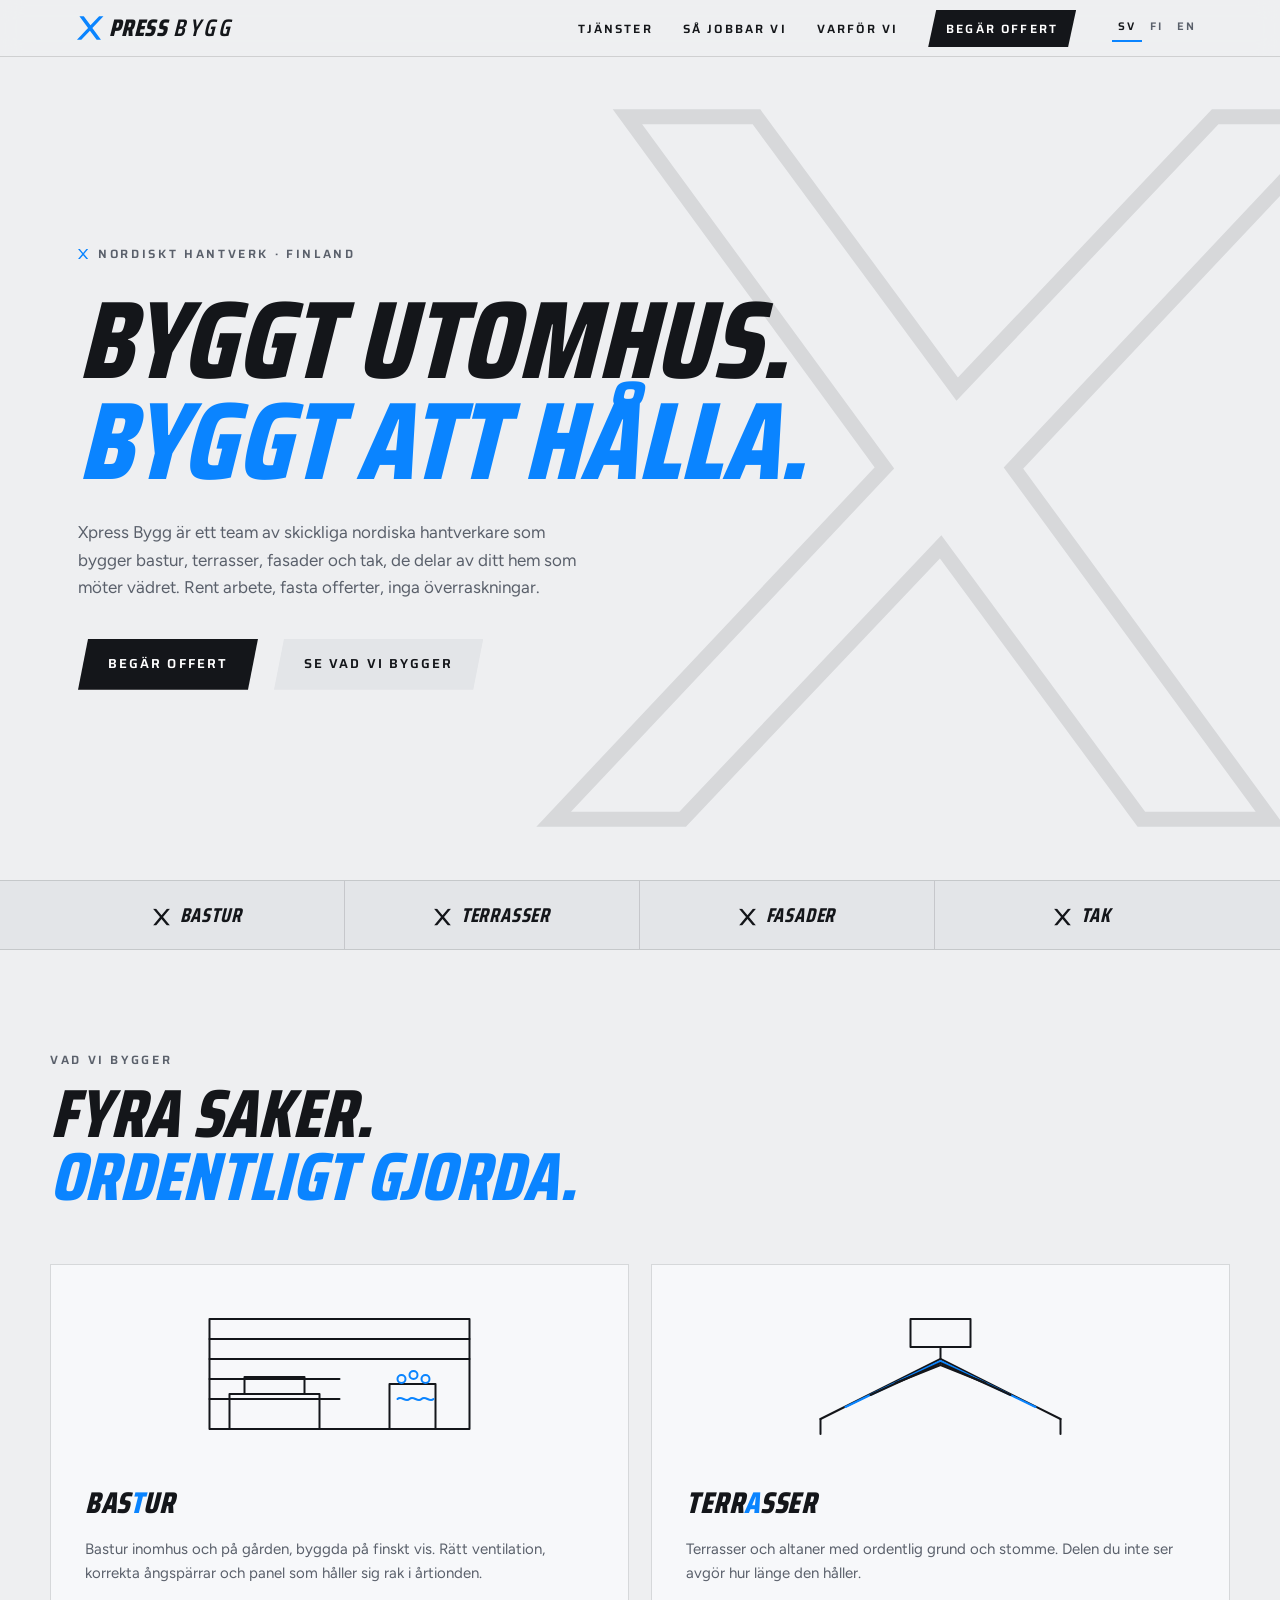
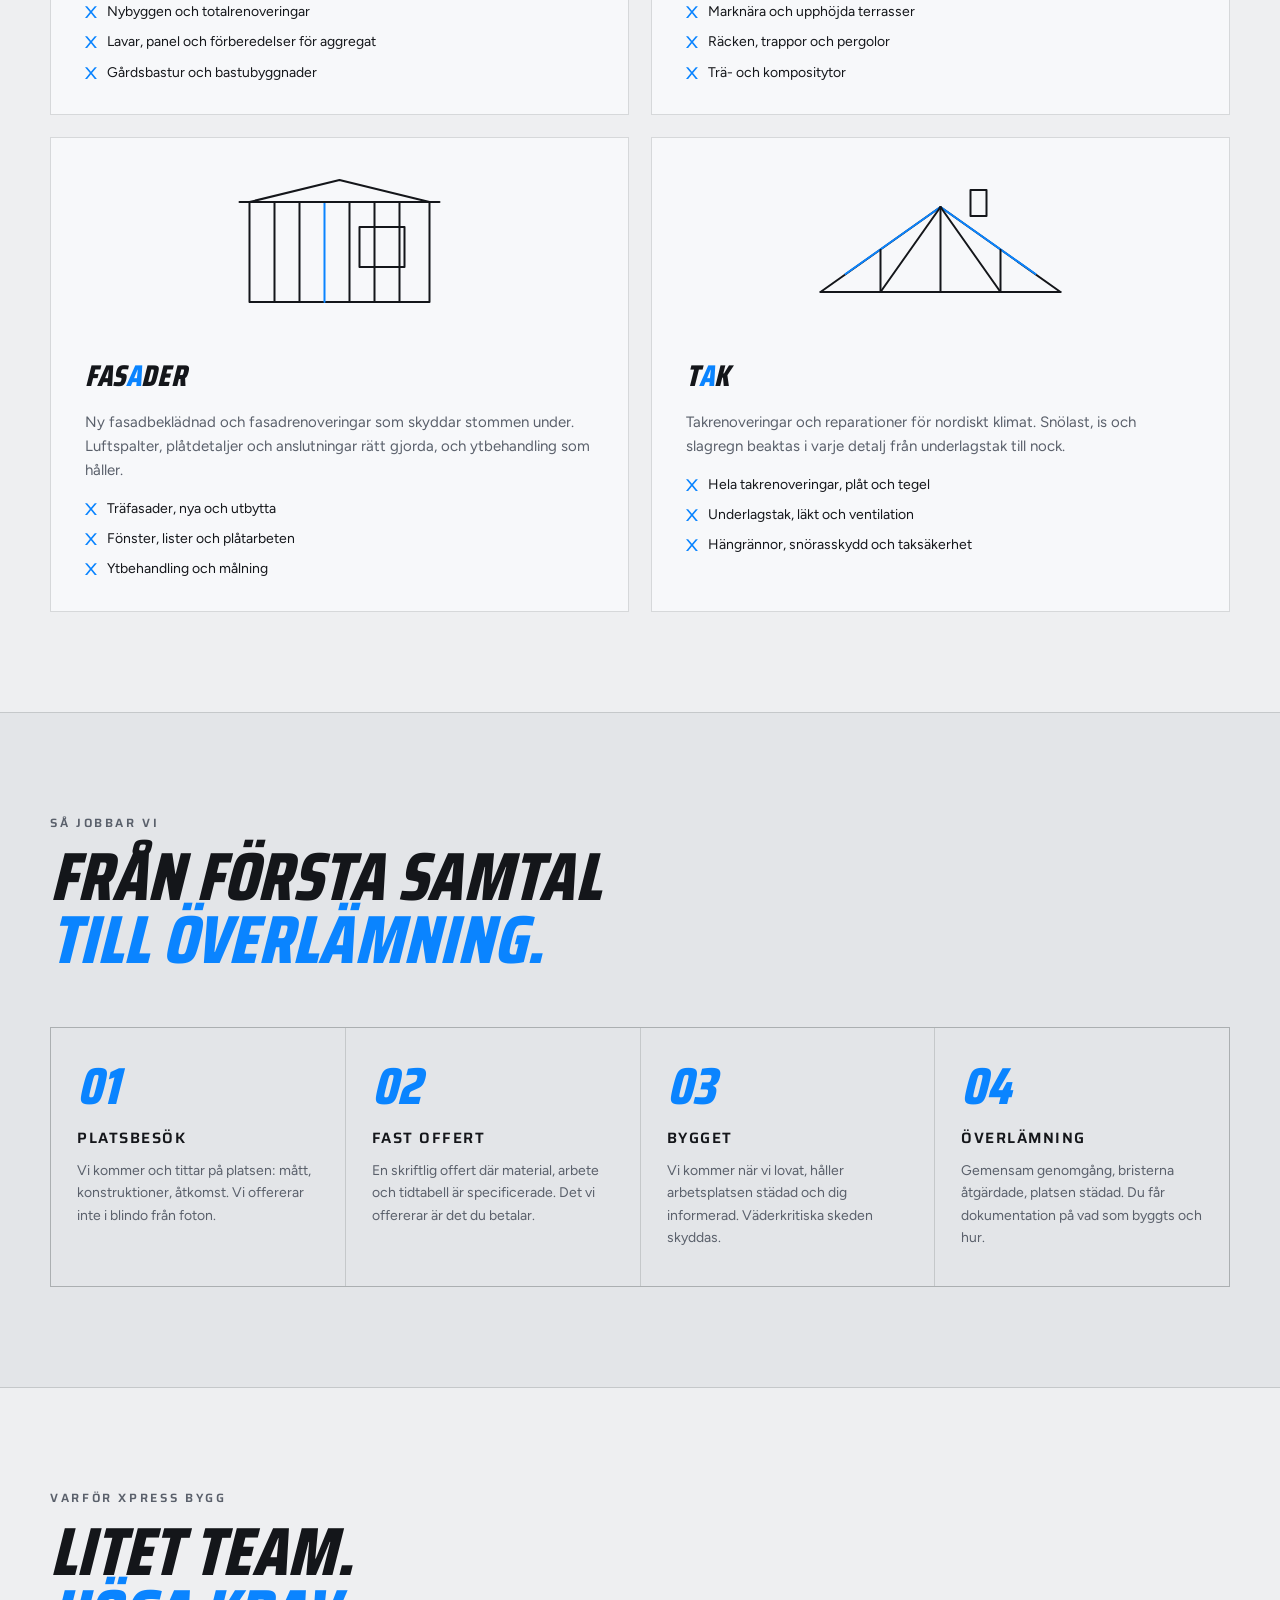
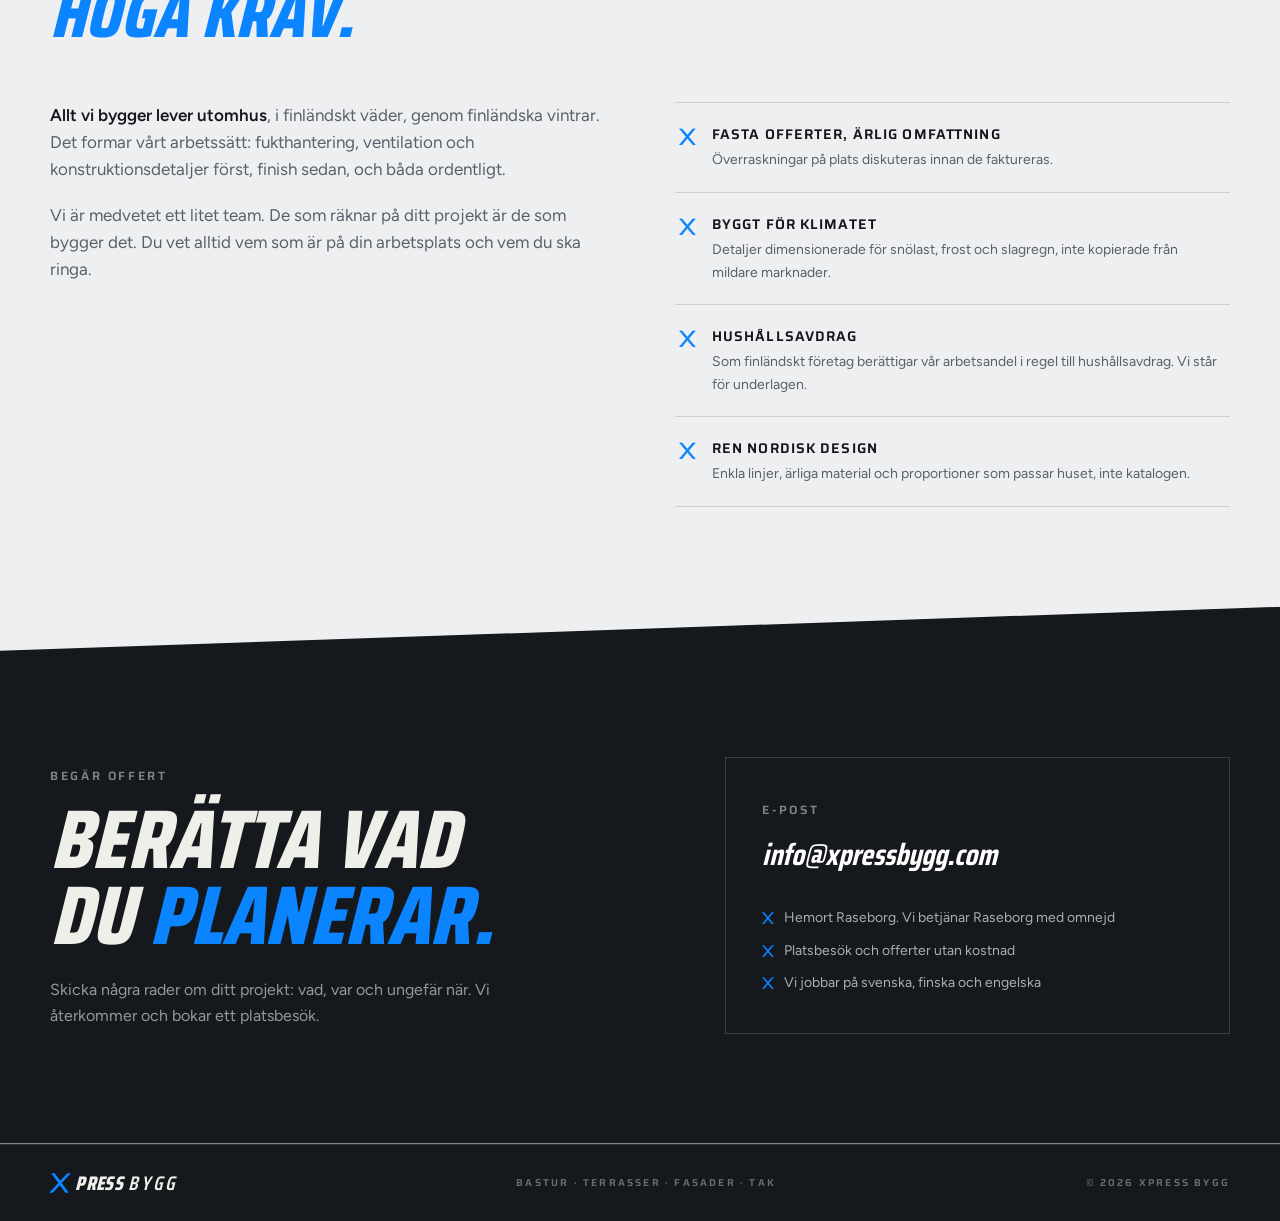
==== index.html @ eaad6d2d "Square corners on service cards and contact box Co-Authored-By: Claude Opus 5.5 <noreply@anthropic.c" ====
<!DOCTYPE html>
<html lang="sv">
<head>
<meta charset="UTF-8">
<meta name="viewport" content="width=device-width, initial-scale=1.0">
<meta name="description" content="Xpress Bygg: bastur, terrasser, fasader och tak. Skickligt nordiskt hantverk i Raseborg. Fasta offerter, rent arbete, byggt att hålla.">
<meta property="og:title" content="Xpress Bygg | Bastur, Terrasser, Fasader, Tak">
<meta property="og:description" content="Skickligt nordiskt hantverk i Raseborg. Fasta offerter, rent arbete, byggt att hålla.">
<meta property="og:image" content="/logo.png">
<link rel="alternate" hreflang="sv" href="https://xpressbygg.com/">
<link rel="alternate" hreflang="fi" href="https://xpressbygg.com/fi/">
<link rel="alternate" hreflang="en" href="https://xpressbygg.com/en/">
<link rel="alternate" hreflang="x-default" href="https://xpressbygg.com/">
<title>Xpress Bygg | Bastur · Terrasser · Fasader · Tak</title>
<link rel="preconnect" href="https://fonts.googleapis.com">
<link rel="preconnect" href="https://fonts.gstatic.com" crossorigin>
<link href="https://fonts.googleapis.com/css2?family=Saira+Condensed:ital,wght@0,600;0,800;1,700;1,800&family=Saira:wght@500;600&family=Figtree:wght@400;500;600&display=swap" rel="stylesheet">
<style>
*,*::before,*::after{margin:0;padding:0;box-sizing:border-box}

:root{
  --paper:#EEEFF1;        /* light concrete */
  --panel:#E3E5E8;
  --ink:#14161A;
  --muted:#5A606B;
  --line:rgba(20,22,26,.14);
  --accent:#0A84FF;
  --accent-deep:#0060DF;
  --night:#15181D;        /* dark band only */
  --slant:-12deg;
  --radius:2px;
}

html{scroll-behavior:smooth;overflow-x:clip}
body{
  background:var(--paper);
  color:var(--ink);
  font-family:'Figtree',system-ui,sans-serif;
  font-size:16px;
  line-height:1.6;
  -webkit-font-smoothing:antialiased;
  overflow-x:hidden;
}

::selection{background:var(--accent);color:#fff}

img{max-width:100%;display:block}
a{color:inherit}

/* ── type helpers ─────────────────────── */
.display{
  font-family:'Saira Condensed',sans-serif;
  font-style:italic;
  font-weight:800;
  text-transform:uppercase;
  line-height:.92;
  letter-spacing:.005em;
}
.label{
  font-family:'Saira',sans-serif;
  font-weight:600;
  font-size:12px;
  letter-spacing:.22em;
  text-transform:uppercase;
  color:var(--muted);
}

/* X bullet: the logo glyph as a marker */
.xmark{display:inline-block;width:.85em;height:.85em;flex-shrink:0;transform:translateY(.08em)}

/* ── NAV ──────────────────────────────── */
header{
  position:fixed;top:0;left:0;right:0;z-index:100;
  background:color-mix(in srgb, var(--paper) 88%, transparent);
  backdrop-filter:blur(10px);
  border-bottom:1px solid var(--line);
}
.nav-inner{
  max-width:1180px;margin:0 auto;
  display:flex;align-items:center;justify-content:space-between;
  padding:14px 28px;
}
.brand{display:flex;align-items:center;gap:7px;text-decoration:none;color:var(--ink)}
.brand-x{height:24px;width:24px;flex-shrink:0;overflow:visible}
.brand-word{
  font-family:'Saira Condensed',sans-serif;font-style:italic;
  font-size:24px;line-height:1;letter-spacing:.02em;text-transform:uppercase;
  white-space:nowrap;display:flex;align-items:baseline;gap:6px;
}
.brand-word b{font-weight:800;font-style:italic}
.brand-word i{font-weight:600;font-style:italic;letter-spacing:.14em}
nav ul{display:flex;gap:30px;list-style:none;align-items:center}
nav a{
  font-family:'Saira',sans-serif;font-weight:600;font-size:12px;
  letter-spacing:.18em;text-transform:uppercase;
  text-decoration:none;color:var(--ink);
  padding:4px 0;border-bottom:2px solid transparent;
  transition:border-color .2s;
}
nav a:hover{border-color:var(--accent)}
.nav-cta{
  background:var(--ink);color:#fff !important;
  padding:9px 18px !important;border:none !important;
  clip-path:polygon(8px 0,100% 0,calc(100% - 8px) 100%,0 100%);
  transition:background .2s;
}
.nav-cta:hover{background:var(--accent-deep)}
.lang{display:flex;gap:2px;margin-left:6px}
.lang a{font-size:11px;padding:4px 6px;border-bottom:none !important;color:var(--muted)}
.lang a:hover{color:var(--ink)}
.lang a[aria-current]{color:var(--ink);border-bottom:2px solid var(--accent) !important}

/* ── HERO ─────────────────────────────── */
.hero{
  position:relative;
  padding:170px 28px 110px;
  max-width:1180px;margin:0 auto;
  overflow-x:visible;overflow-y:clip;
}
.hero-x{
  position:absolute;
  right:-150px;top:calc(50% + 28px);
  transform:translateY(-50%);
  width:min(70vw,860px);height:auto;
  opacity:.10;
  pointer-events:none;
  z-index:0;
}
.hero-x polygon{stroke-width:15px}
@media(min-width:881px){
  .hero{min-height:880px;display:flex;flex-direction:column;justify-content:center;padding-top:110px;padding-bottom:60px}
}
.hero-content{position:relative;z-index:1;max-width:820px}
.hero-kicker{
  display:inline-flex;align-items:center;gap:10px;
  margin-bottom:26px;
}
.hero h1{
  font-size:clamp(34px,8.6vw,112px);
}
.hero h1 .line{display:block;white-space:nowrap}
.hero h1 .accent{color:var(--accent)}
.hero-sub{
  margin-top:28px;
  max-width:520px;
  font-size:17px;
  color:var(--muted);
}
.hero-actions{margin-top:38px;display:flex;gap:16px;flex-wrap:wrap}
.btn{
  font-family:'Saira',sans-serif;font-weight:600;font-size:13px;
  letter-spacing:.16em;text-transform:uppercase;
  text-decoration:none;
  padding:15px 30px;
  clip-path:polygon(10px 0,100% 0,calc(100% - 10px) 100%,0 100%);
  transition:background .2s,color .2s;
  display:inline-block;
}
.btn-solid{background:var(--ink);color:#fff}
.btn-solid:hover{background:var(--accent-deep)}
.btn-ghost{background:var(--panel);color:var(--ink)}
.btn-ghost:hover{background:var(--accent);color:#fff}

/* service ticker strip under hero */
.strip{
  border-top:1px solid var(--line);
  border-bottom:1px solid var(--line);
  background:var(--panel);
}
.strip-inner{
  max-width:1180px;margin:0 auto;
  display:grid;grid-template-columns:repeat(4,1fr);
}
.strip a{
  display:flex;align-items:center;justify-content:center;gap:10px;
  padding:18px 10px;
  font-family:'Saira Condensed',sans-serif;font-style:italic;font-weight:700;
  font-size:20px;letter-spacing:.04em;text-transform:uppercase;
  text-decoration:none;
  border-right:1px solid var(--line);
  transition:background .2s,color .2s;
}
.strip a:last-child{border-right:none}
.strip a:hover{background:var(--ink);color:#fff}

/* ── SECTIONS ─────────────────────────── */
section{padding:100px 28px}
.container{max-width:1180px;margin:0 auto}
.sec-head{display:flex;flex-direction:column;align-items:flex-start;gap:14px;margin-bottom:56px}
.sec-head h2{font-size:clamp(38px,5.4vw,68px)}
.sec-head h2 .accent{color:var(--accent)}

/* services */
.svc-grid{
  display:grid;grid-template-columns:1fr 1fr;gap:22px;
}
.svc{
  background:#F7F8FA;
  border:1px solid var(--line);
  padding:34px 34px 30px;
  transition:border-color .25s, transform .25s;
  position:relative;
}
.svc:hover{border-color:var(--accent);transform:translateY(-3px)}
.svc svg.illu{width:100%;height:150px;margin-bottom:22px;stroke:var(--ink);}
.svc h3{
  font-family:'Saira Condensed',sans-serif;font-style:italic;font-weight:800;
  text-transform:uppercase;font-size:30px;letter-spacing:.02em;
  margin-bottom:10px;
}
.svc h3 em{font-style:italic;color:var(--accent)}
.svc p{color:var(--muted);font-size:15px}
.svc ul{list-style:none;margin-top:16px;display:grid;gap:8px}
.svc li{display:flex;gap:10px;font-size:14px;align-items:flex-start}
.svc li .xmark{margin-top:4px}

/* process */
#process{background:var(--panel);border-top:1px solid var(--line);border-bottom:1px solid var(--line)}
.steps{display:grid;grid-template-columns:repeat(4,1fr);gap:1px;background:var(--line);border:1px solid var(--line)}
.step{background:var(--panel);padding:32px 26px 36px}
.step-num{
  font-family:'Saira Condensed',sans-serif;font-style:italic;font-weight:800;
  font-size:52px;color:var(--accent);line-height:1;display:block;margin-bottom:14px;
}
.step h3{font-family:'Saira',sans-serif;font-weight:600;font-size:15px;letter-spacing:.1em;text-transform:uppercase;margin-bottom:10px}
.step p{font-size:14px;color:var(--muted)}

/* why us */
.why-layout{display:grid;grid-template-columns:1fr 1fr;gap:70px;align-items:start}
.why-copy p{font-size:17px;color:var(--muted);margin-bottom:18px}
.why-copy p strong{color:var(--ink);font-weight:600}
.why-list{display:grid;gap:0;border-top:1px solid var(--line)}
.why-item{
  display:flex;gap:16px;align-items:flex-start;
  padding:20px 4px;border-bottom:1px solid var(--line);
}
.why-item .xmark{width:1.05em;height:1.05em;margin-top:4px}
.why-item h4{font-family:'Saira',sans-serif;font-weight:600;font-size:14px;letter-spacing:.08em;text-transform:uppercase;margin-bottom:4px}
.why-item p{font-size:14px;color:var(--muted)}

/* ── CONTACT (single dark band) ───────── */
#contact{
  background:var(--night);
  color:#EDEFE8;
  clip-path:polygon(0 44px,100% 0,100% 100%,0 100%);
  padding:150px 28px 110px;
  margin-top:0;
}
.contact-inner{max-width:1180px;margin:0 auto;display:grid;grid-template-columns:1.2fr 1fr;gap:70px;align-items:center}
#contact h2{font-size:clamp(44px,6.5vw,84px)}
#contact h2 .accent{color:var(--accent)}
#contact .contact-note{margin-top:22px;color:rgba(237,239,232,.6);max-width:440px;font-size:16px}
.contact-card{
  border:1px solid rgba(237,239,232,.18);
  padding:38px 36px;
}
.contact-card .label{color:rgba(237,239,232,.5)}
.contact-card a.mail{
  display:block;
  font-family:'Saira Condensed',sans-serif;font-style:italic;font-weight:700;
  font-size:clamp(22px,2.6vw,30px);
  color:#fff;text-decoration:none;
  margin:10px 0 26px;
  word-break:break-all;
  border-bottom:2px solid transparent;
  width:fit-content;
  transition:color .2s;
}
.contact-card a.mail:hover{color:var(--accent)}
.contact-card .meta{display:grid;gap:10px}
.contact-card .meta div{display:flex;gap:10px;align-items:flex-start;font-size:14px;color:rgba(237,239,232,.7)}
.contact-card .meta .xmark{margin-top:4px}

/* footer */
footer{background:var(--night);color:rgba(237,239,232,.45);padding:26px 28px;border-top:1px solid rgba(237,239,232,.12)}
.foot-inner{max-width:1180px;margin:0 auto;display:flex;justify-content:space-between;align-items:center;gap:16px;flex-wrap:wrap}
.foot-inner .brand{transform:scale(.82);transform-origin:left center}
.foot-inner .label{color:rgba(237,239,232,.4);font-size:10px}

/* ── reveal ───────────────────────────── */
.reveal{opacity:0;transform:translateY(22px);transition:opacity .7s ease,transform .7s ease}
.reveal.visible{opacity:1;transform:translateY(0)}
@media (prefers-reduced-motion:reduce){
  html{scroll-behavior:auto}
  .reveal{opacity:1;transform:none;transition:none}
}
a:focus-visible,.btn:focus-visible{outline:3px solid var(--accent);outline-offset:3px}

/* ── mobile ───────────────────────────── */
@media(max-width:880px){
  nav ul{gap:18px}
  nav ul li.hide-m{display:none}
  .hero{padding:140px 20px 80px}
  .hero-x{right:-150px;width:560px;opacity:.07}
  .hero-x polygon{stroke-width:10px}
  .strip-inner{grid-template-columns:1fr 1fr}
  .strip a{border-bottom:1px solid var(--line)}
  .strip a:nth-child(2n){border-right:none}
  section{padding:72px 20px}
  .svc-grid{grid-template-columns:1fr}
  .steps{grid-template-columns:1fr 1fr}
  .why-layout{grid-template-columns:1fr;gap:36px}
  .contact-inner{grid-template-columns:1fr;gap:44px}
  #contact{clip-path:polygon(0 26px,100% 0,100% 100%,0 100%);padding:110px 20px 90px}
}
@media(max-width:600px){
  nav ul li:has(.nav-cta){display:none}
  .lang{margin-left:0}
}
@media(max-width:520px){
  .steps{grid-template-columns:1fr}
  .nav-inner{padding:12px 16px}
  .brand svg{height:22px}
}
</style>
</head>
<body>

<!-- reusable X glyph -->
<svg width="0" height="0" style="position:absolute" aria-hidden="true">
  <defs>
    <g id="xglyph">
      <polygon points="18,0 50,38 82,0 100,0 59,49 100,98 82,98 50,60 18,98 0,98 41,49 0,0"/>
    </g>
  </defs>
</svg>

<header>
  <div class="nav-inner">
    <a class="brand" href="#top" aria-label="Xpress Bygg, home">
      <svg class="brand-x" viewBox="0 0 100 98" aria-hidden="true"><use href="#xglyph" fill="var(--accent)" transform="skewX(-6) translate(6,0)"/></svg>
      <span class="brand-word"><b>PRESS</b><i>BYGG</i></span>
    </a>
    <nav aria-label="Main">
      <ul>
        <li class="hide-m"><a href="#services">Tjänster</a></li>
        <li class="hide-m"><a href="#process">Så jobbar vi</a></li>
        <li class="hide-m"><a href="#why">Varför vi</a></li>
        <li><a class="nav-cta" href="#contact">Begär offert</a></li>
        <li class="lang" aria-label="Language">
          <a href="/" hreflang="sv" aria-current="true">SV</a>
          <a href="/fi/" hreflang="fi" lang="fi">FI</a>
          <a href="/en/" hreflang="en" lang="en">EN</a>
        </li>
      </ul>
    </nav>
  </div>
</header>

<!-- HERO -->
<main id="top">
<div class="hero">
  <svg class="hero-x" viewBox="-15 -4 120 106" aria-hidden="true">
    <polygon points="18,0 50,38 82,0 100,0 59,49 100,98 82,98 50,60 18,98 0,98 41,49 0,0" fill="none" stroke="var(--ink)" vector-effect="non-scaling-stroke" stroke-linejoin="miter" transform="skewX(-6)"/>
  </svg>
  <div class="hero-content">
    <span class="hero-kicker label">
      <svg class="xmark" viewBox="0 0 100 98" aria-hidden="true"><use href="#xglyph" fill="var(--accent)"/></svg>
      Nordiskt hantverk · Finland
    </span>
    <h1 class="display">
      <span class="line">Byggt utomhus.</span>
      <span class="line accent">Byggt att hålla.</span>
    </h1>
    <p class="hero-sub">Xpress Bygg är ett team av skickliga nordiska hantverkare som bygger bastur, terrasser, fasader och tak, de delar av ditt hem som möter vädret. Rent arbete, fasta offerter, inga överraskningar.</p>
    <div class="hero-actions">
      <a class="btn btn-solid" href="#contact">Begär offert</a>
      <a class="btn btn-ghost" href="#services">Se vad vi bygger</a>
    </div>
  </div>
</div>

<!-- service strip -->
<div class="strip" aria-label="Services shortcut">
  <div class="strip-inner">
    <a href="#svc-sauna"><svg class="xmark" viewBox="0 0 100 98" aria-hidden="true"><use href="#xglyph" fill="currentColor"/></svg>Bastur</a>
    <a href="#svc-deck"><svg class="xmark" viewBox="0 0 100 98" aria-hidden="true"><use href="#xglyph" fill="currentColor"/></svg>Terrasser</a>
    <a href="#svc-facade"><svg class="xmark" viewBox="0 0 100 98" aria-hidden="true"><use href="#xglyph" fill="currentColor"/></svg>Fasader</a>
    <a href="#svc-roof"><svg class="xmark" viewBox="0 0 100 98" aria-hidden="true"><use href="#xglyph" fill="currentColor"/></svg>Tak</a>
  </div>
</div>

<!-- SERVICES -->
<section id="services">
  <div class="container">
    <div class="sec-head reveal">
      <span class="label">Vad vi bygger</span>
      <h2 class="display">Fyra saker.<br><span class="accent">Ordentligt gjorda.</span></h2>
    </div>
    <div class="svc-grid">

      <article class="svc reveal" id="svc-sauna">
        <svg class="illu" viewBox="0 0 300 150" fill="none" stroke-width="2" stroke-linecap="round" stroke-linejoin="round" aria-hidden="true">
          <!-- sauna interior: benches, stove, window -->
          <rect x="20" y="20" width="260" height="110"/>
          <line x1="20" y1="40" x2="280" y2="40"/><line x1="20" y1="60" x2="280" y2="60"/>
          <line x1="20" y1="80" x2="150" y2="80"/><line x1="20" y1="100" x2="150" y2="100"/>
          <path d="M40 130V95h90v35"/><path d="M55 95V78h60v17"/>
          <rect x="200" y="85" width="46" height="45"/>
          <circle cx="212" cy="80" r="4" stroke="var(--accent)"/><circle cx="224" cy="76" r="4" stroke="var(--accent)"/><circle cx="236" cy="80" r="4" stroke="var(--accent)"/>
          <path d="M208 100c4-4 8 4 12 0s8 4 12 0s8 4 12 0" stroke="var(--accent)"/>
        </svg>
        <h3>Bas<em>t</em>ur</h3>
        <p>Bastur inomhus och på gården, byggda på finskt vis. Rätt ventilation, korrekta ångspärrar och panel som håller sig rak i årtionden.</p>
        <ul>
          <li><svg class="xmark" viewBox="0 0 100 98" aria-hidden="true"><use href="#xglyph" fill="var(--accent)"/></svg>Nybyggen och totalrenoveringar</li>
          <li><svg class="xmark" viewBox="0 0 100 98" aria-hidden="true"><use href="#xglyph" fill="var(--accent)"/></svg>Lavar, panel och förberedelser för aggregat</li>
          <li><svg class="xmark" viewBox="0 0 100 98" aria-hidden="true"><use href="#xglyph" fill="var(--accent)"/></svg>Gårdsbastur och bastubyggnader</li>
        </ul>
      </article>

      <article class="svc reveal" id="svc-deck">
        <svg class="illu" viewBox="0 0 300 150" fill="none" stroke-width="2" stroke-linecap="round" stroke-linejoin="round" aria-hidden="true">
          <!-- deck perspective -->
          <path d="M30 120L150 60l120 60"/>
          <path d="M55 108L150 62l95 46" stroke="var(--accent)"/>
          <path d="M80 96L150 64l70 32"/>
          <path d="M105 84L150 66l45 18"/>
          <line x1="30" y1="120" x2="30" y2="135"/><line x1="270" y1="120" x2="270" y2="135"/>
          <line x1="150" y1="60" x2="150" y2="48"/>
          <rect x="120" y="20" width="60" height="28"/>
        </svg>
        <h3>Terr<em>a</em>sser</h3>
        <p>Terrasser och altaner med ordentlig grund och stomme. Delen du inte ser avgör hur länge den håller.</p>
        <ul>
          <li><svg class="xmark" viewBox="0 0 100 98" aria-hidden="true"><use href="#xglyph" fill="var(--accent)"/></svg>Marknära och upphöjda terrasser</li>
          <li><svg class="xmark" viewBox="0 0 100 98" aria-hidden="true"><use href="#xglyph" fill="var(--accent)"/></svg>Räcken, trappor och pergolor</li>
          <li><svg class="xmark" viewBox="0 0 100 98" aria-hidden="true"><use href="#xglyph" fill="var(--accent)"/></svg>Trä- och kompositytor</li>
        </ul>
      </article>

      <article class="svc reveal" id="svc-facade">
        <svg class="illu" viewBox="0 0 300 150" fill="none" stroke-width="2" stroke-linecap="round" stroke-linejoin="round" aria-hidden="true">
          <!-- facade cladding -->
          <rect x="60" y="30" width="180" height="100"/>
          <line x1="85" y1="30" x2="85" y2="130"/><line x1="110" y1="30" x2="110" y2="130"/>
          <line x1="135" y1="30" x2="135" y2="130" stroke="var(--accent)"/>
          <line x1="160" y1="30" x2="160" y2="130"/><line x1="185" y1="30" x2="185" y2="130"/>
          <line x1="210" y1="30" x2="210" y2="130"/>
          <rect x="170" y="55" width="45" height="40"/>
          <path d="M50 30h200"/><path d="M60 30L150 8l90 22"/>
        </svg>
        <h3>Fas<em>a</em>der</h3>
        <p>Ny fasadbeklädnad och fasadrenoveringar som skyddar stommen under. Luftspalter, plåtdetaljer och anslutningar rätt gjorda, och ytbehandling som håller.</p>
        <ul>
          <li><svg class="xmark" viewBox="0 0 100 98" aria-hidden="true"><use href="#xglyph" fill="var(--accent)"/></svg>Träfasader, nya och utbytta</li>
          <li><svg class="xmark" viewBox="0 0 100 98" aria-hidden="true"><use href="#xglyph" fill="var(--accent)"/></svg>Fönster, lister och plåtarbeten</li>
          <li><svg class="xmark" viewBox="0 0 100 98" aria-hidden="true"><use href="#xglyph" fill="var(--accent)"/></svg>Ytbehandling och målning</li>
        </ul>
      </article>

      <article class="svc reveal" id="svc-roof">
        <svg class="illu" viewBox="0 0 300 150" fill="none" stroke-width="2" stroke-linecap="round" stroke-linejoin="round" aria-hidden="true">
          <!-- roof trusses -->
          <path d="M30 120L150 35l120 85"/>
          <path d="M55 102L150 35l95 67" stroke="var(--accent)"/>
          <line x1="30" y1="120" x2="270" y2="120"/>
          <line x1="90" y1="78" x2="90" y2="120"/><line x1="150" y1="35" x2="150" y2="120"/><line x1="210" y1="78" x2="210" y2="120"/>
          <line x1="150" y1="35" x2="90" y2="120"/><line x1="150" y1="35" x2="210" y2="120"/>
          <rect x="180" y="18" width="16" height="26"/>
        </svg>
        <h3>T<em>a</em>k</h3>
        <p>Takrenoveringar och reparationer för nordiskt klimat. Snölast, is och slagregn beaktas i varje detalj från underlagstak till nock.</p>
        <ul>
          <li><svg class="xmark" viewBox="0 0 100 98" aria-hidden="true"><use href="#xglyph" fill="var(--accent)"/></svg>Hela takrenoveringar, plåt och tegel</li>
          <li><svg class="xmark" viewBox="0 0 100 98" aria-hidden="true"><use href="#xglyph" fill="var(--accent)"/></svg>Underlagstak, läkt och ventilation</li>
          <li><svg class="xmark" viewBox="0 0 100 98" aria-hidden="true"><use href="#xglyph" fill="var(--accent)"/></svg>Hängrännor, snörasskydd och taksäkerhet</li>
        </ul>
      </article>

    </div>
  </div>
</section>

<!-- PROCESS -->
<section id="process">
  <div class="container">
    <div class="sec-head reveal">
      <span class="label">Så jobbar vi</span>
      <h2 class="display">Från första samtal<br><span class="accent">till överlämning.</span></h2>
    </div>
    <div class="steps reveal">
      <div class="step">
        <span class="step-num">01</span>
        <h3>Platsbesök</h3>
        <p>Vi kommer och tittar på platsen: mått, konstruktioner, åtkomst. Vi offererar inte i blindo från foton.</p>
      </div>
      <div class="step">
        <span class="step-num">02</span>
        <h3>Fast offert</h3>
        <p>En skriftlig offert där material, arbete och tidtabell är specificerade. Det vi offererar är det du betalar.</p>
      </div>
      <div class="step">
        <span class="step-num">03</span>
        <h3>Bygget</h3>
        <p>Vi kommer när vi lovat, håller arbetsplatsen städad och dig informerad. Väderkritiska skeden skyddas.</p>
      </div>
      <div class="step">
        <span class="step-num">04</span>
        <h3>Överlämning</h3>
        <p>Gemensam genomgång, bristerna åtgärdade, platsen städad. Du får dokumentation på vad som byggts och hur.</p>
      </div>
    </div>
  </div>
</section>

<!-- WHY US -->
<section id="why">
  <div class="container">
    <div class="sec-head reveal">
      <span class="label">Varför Xpress Bygg</span>
      <h2 class="display">Litet team.<br><span class="accent">Höga krav.</span></h2>
    </div>
    <div class="why-layout">
      <div class="why-copy reveal">
        <p><strong>Allt vi bygger lever utomhus</strong>, i finländskt väder, genom finländska vintrar. Det formar vårt arbetssätt: fukthantering, ventilation och konstruktionsdetaljer först, finish sedan, och båda ordentligt.</p>
        <p>Vi är medvetet ett litet team. De som räknar på ditt projekt är de som bygger det. Du vet alltid vem som är på din arbetsplats och vem du ska ringa.</p>
      </div>
      <div class="why-list reveal">
        <div class="why-item">
          <svg class="xmark" viewBox="0 0 100 98" aria-hidden="true"><use href="#xglyph" fill="var(--accent)"/></svg>
          <div><h4>Fasta offerter, ärlig omfattning</h4><p>Överraskningar på plats diskuteras innan de faktureras.</p></div>
        </div>
        <div class="why-item">
          <svg class="xmark" viewBox="0 0 100 98" aria-hidden="true"><use href="#xglyph" fill="var(--accent)"/></svg>
          <div><h4>Byggt för klimatet</h4><p>Detaljer dimensionerade för snölast, frost och slagregn, inte kopierade från mildare marknader.</p></div>
        </div>
        <div class="why-item">
          <svg class="xmark" viewBox="0 0 100 98" aria-hidden="true"><use href="#xglyph" fill="var(--accent)"/></svg>
          <div><h4>Hushållsavdrag</h4><p>Som finländskt företag berättigar vår arbetsandel i regel till hushållsavdrag. Vi står för underlagen.</p></div>
        </div>
        <div class="why-item">
          <svg class="xmark" viewBox="0 0 100 98" aria-hidden="true"><use href="#xglyph" fill="var(--accent)"/></svg>
          <div><h4>Ren nordisk design</h4><p>Enkla linjer, ärliga material och proportioner som passar huset, inte katalogen.</p></div>
        </div>
      </div>
    </div>
  </div>
</section>

<!-- CONTACT -->
<section id="contact">
  <div class="contact-inner">
    <div class="reveal">
      <span class="label" style="color:rgba(237,239,232,.5)">Begär offert</span>
      <h2 class="display" style="margin-top:14px">Berätta vad<br>du <span class="accent">planerar.</span></h2>
      <p class="contact-note">Skicka några rader om ditt projekt: vad, var och ungefär när. Vi återkommer och bokar ett platsbesök.</p>
    </div>
    <div class="contact-card reveal">
      <span class="label">E-post</span>
      <a class="mail" href="mailto:info@xpressbygg.com">info@xpressbygg.com</a>
      <div class="meta">
        <div><svg class="xmark" viewBox="0 0 100 98" aria-hidden="true"><use href="#xglyph" fill="var(--accent)"/></svg>Hemort Raseborg. Vi betjänar Raseborg med omnejd</div>
        <div><svg class="xmark" viewBox="0 0 100 98" aria-hidden="true"><use href="#xglyph" fill="var(--accent)"/></svg>Platsbesök och offerter utan kostnad</div>
        <div><svg class="xmark" viewBox="0 0 100 98" aria-hidden="true"><use href="#xglyph" fill="var(--accent)"/></svg>Vi jobbar på svenska, finska och engelska</div>
      </div>
    </div>
  </div>
</section>
</main>

<footer>
  <div class="foot-inner">
    <span class="brand" style="color:#EDEFE8">
      <svg class="brand-x" viewBox="0 0 100 98" aria-hidden="true"><use href="#xglyph" fill="var(--accent)" transform="skewX(-6) translate(6,0)"/></svg>
      <span class="brand-word"><b>PRESS</b><i>BYGG</i></span>
    </span>
    <span class="label">Bastur · Terrasser · Fasader · Tak</span>
    <span class="label">© <span id="yr">2026</span> Xpress Bygg</span>
  </div>
</footer>

<script>
document.getElementById('yr').textContent = new Date().getFullYear();

// scale hero headline so the longest nowrap line fits its container
const heroH1 = document.querySelector('.hero h1');
function fitHero(){
  if(!heroH1) return;
  heroH1.style.fontSize='';
  const max = heroH1.parentElement.clientWidth;
  let size = parseFloat(getComputedStyle(heroH1).fontSize);
  const widest = () => Math.max(...[...heroH1.querySelectorAll('.line')].map(l=>l.scrollWidth));
  let guard = 40;
  while(widest() > max && size > 24 && guard--){
    size *= 0.94;
    heroH1.style.fontSize = size+'px';
  }
}
fitHero();
addEventListener('resize', fitHero);
if(document.fonts && document.fonts.ready) document.fonts.ready.then(fitHero);

const io = new IntersectionObserver((entries)=>{
  entries.forEach(e=>{
    if(e.isIntersecting){e.target.classList.add('visible');io.unobserve(e.target);}
  });
},{threshold:0.12});
document.querySelectorAll('.reveal').forEach(el=>io.observe(el));
</script>

</body>
</html>
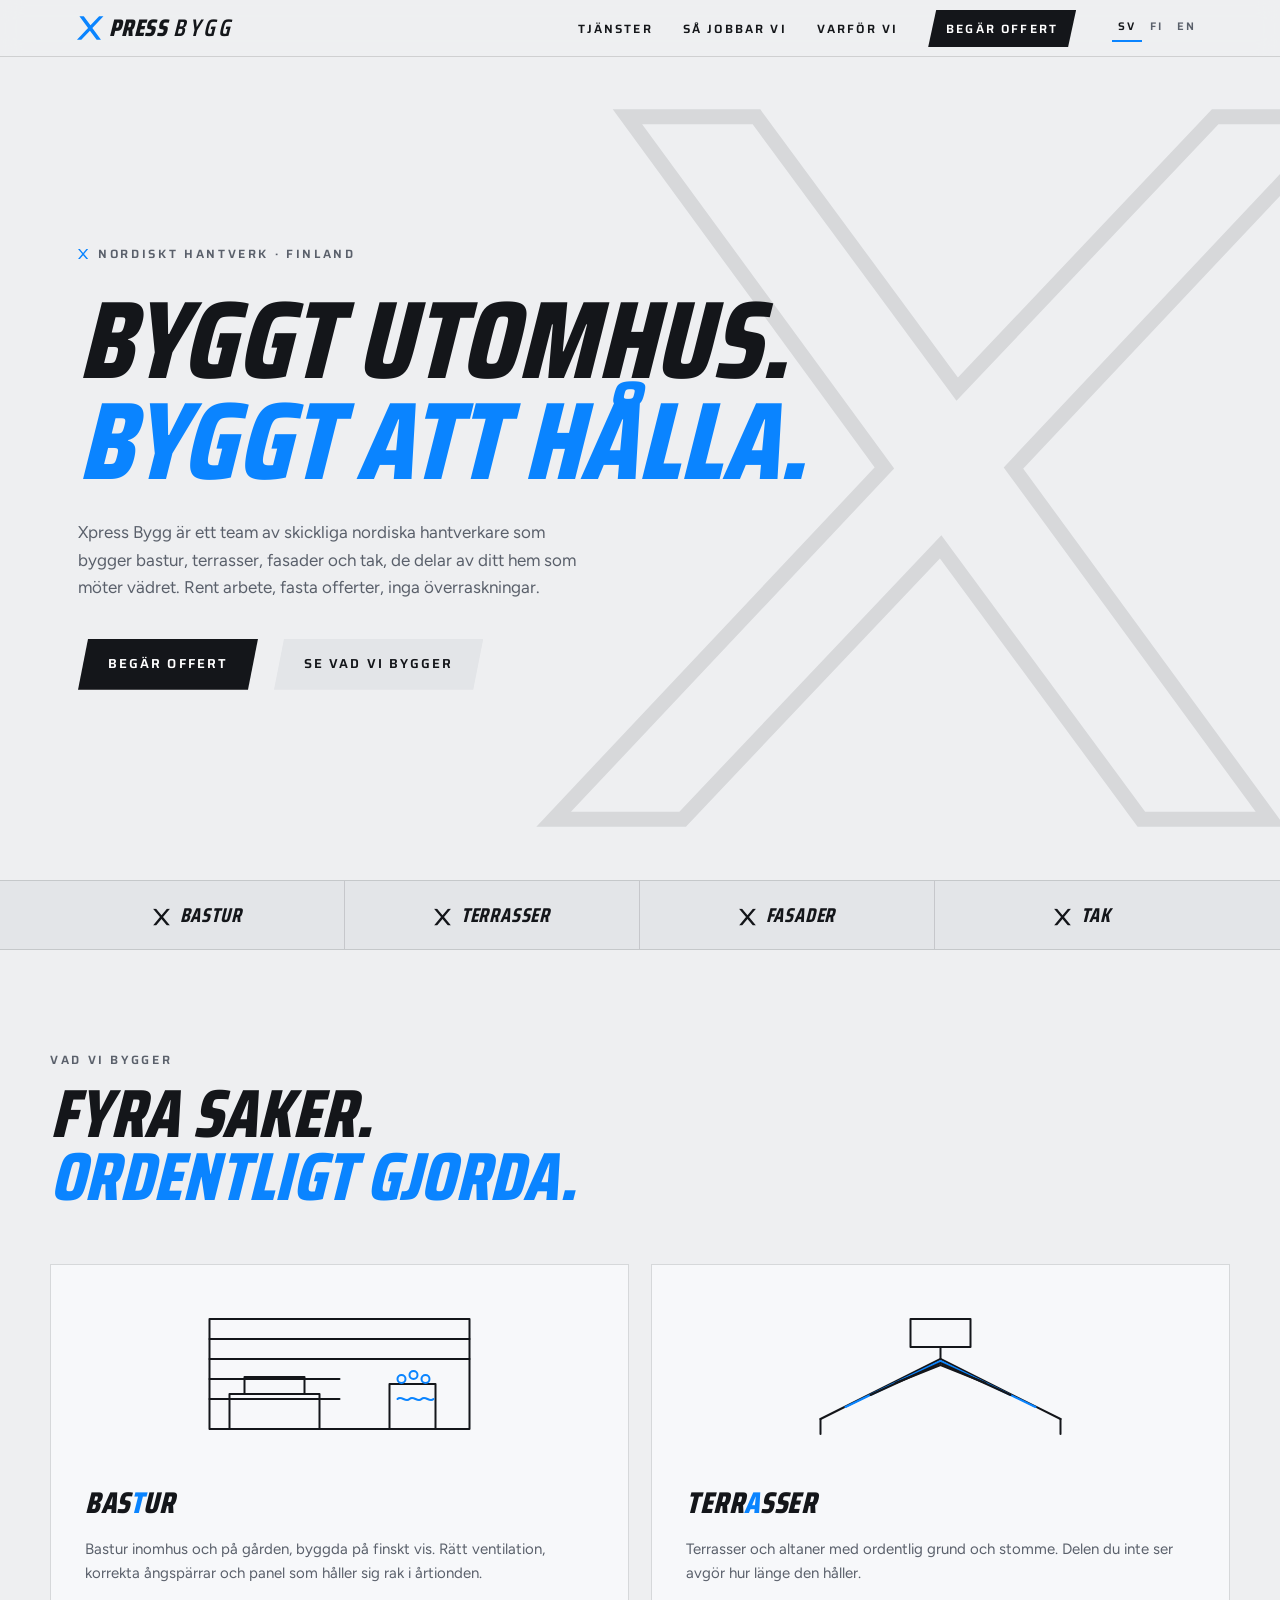
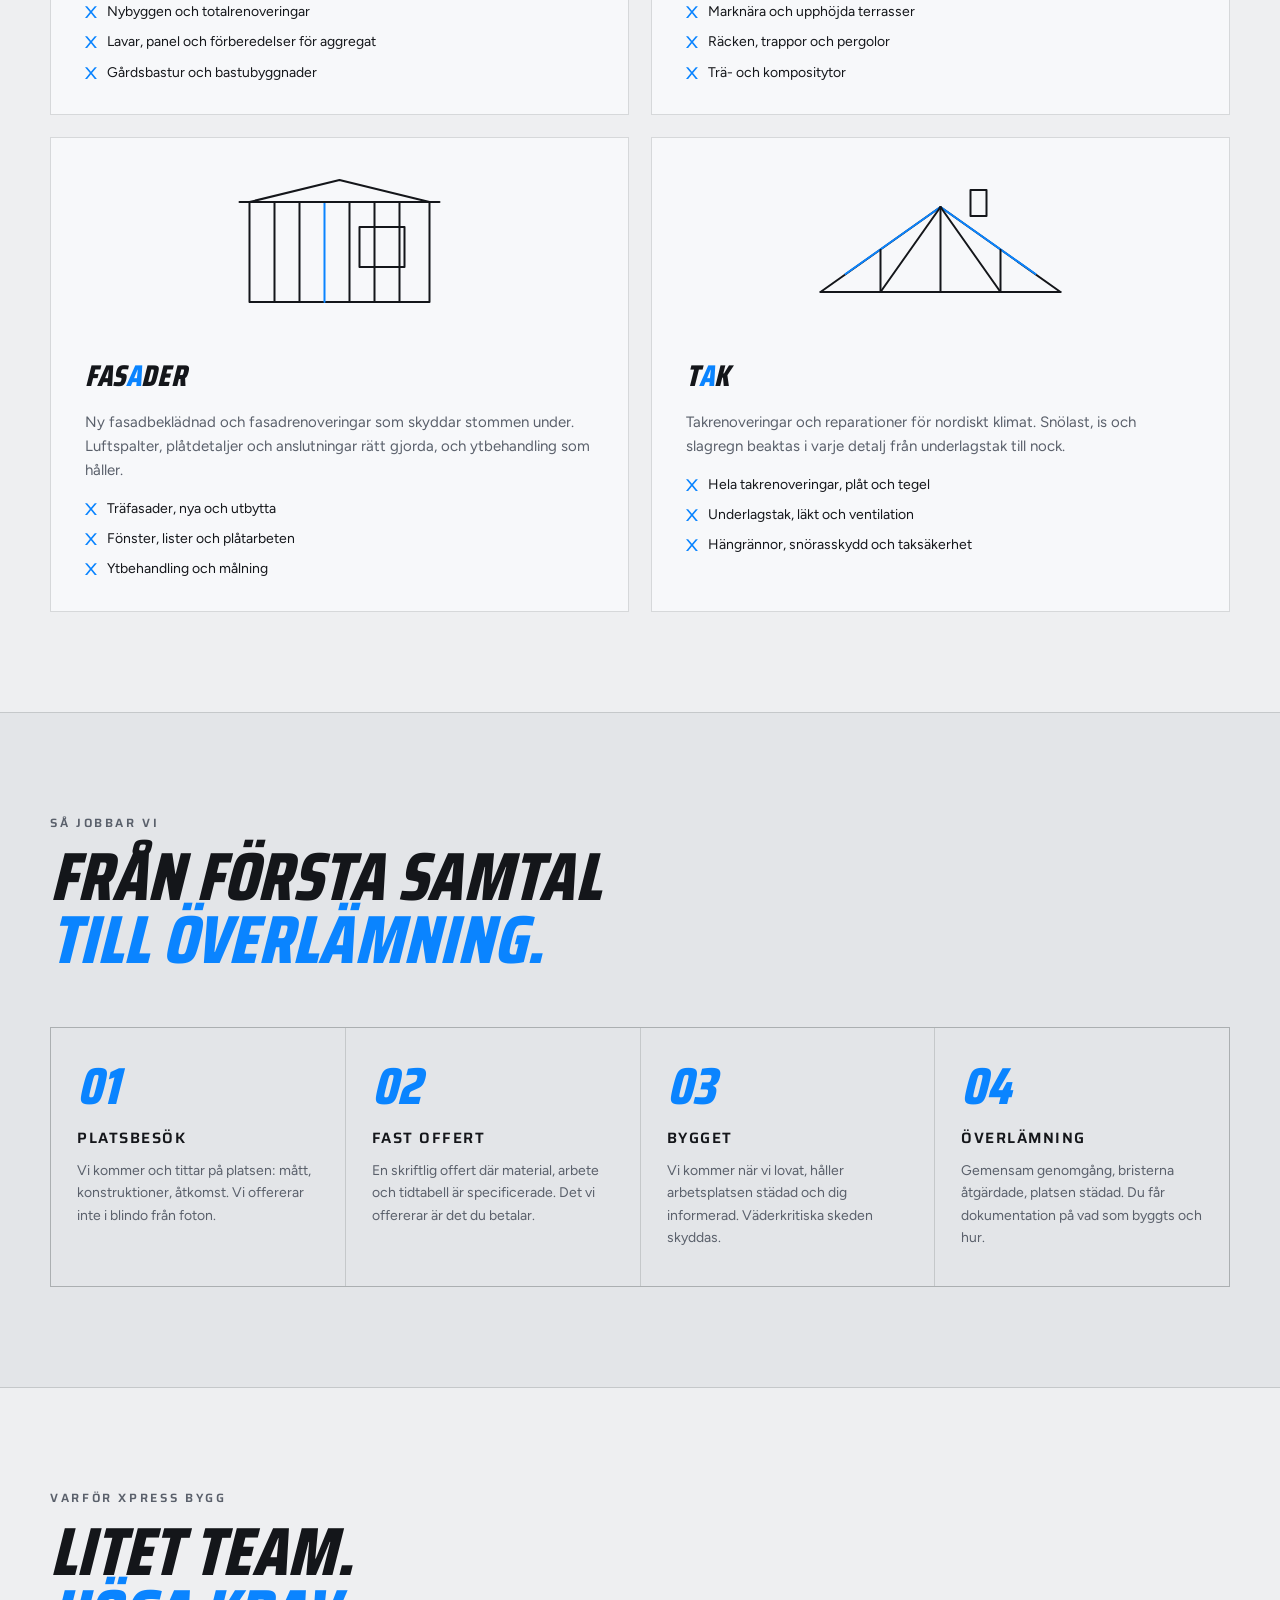
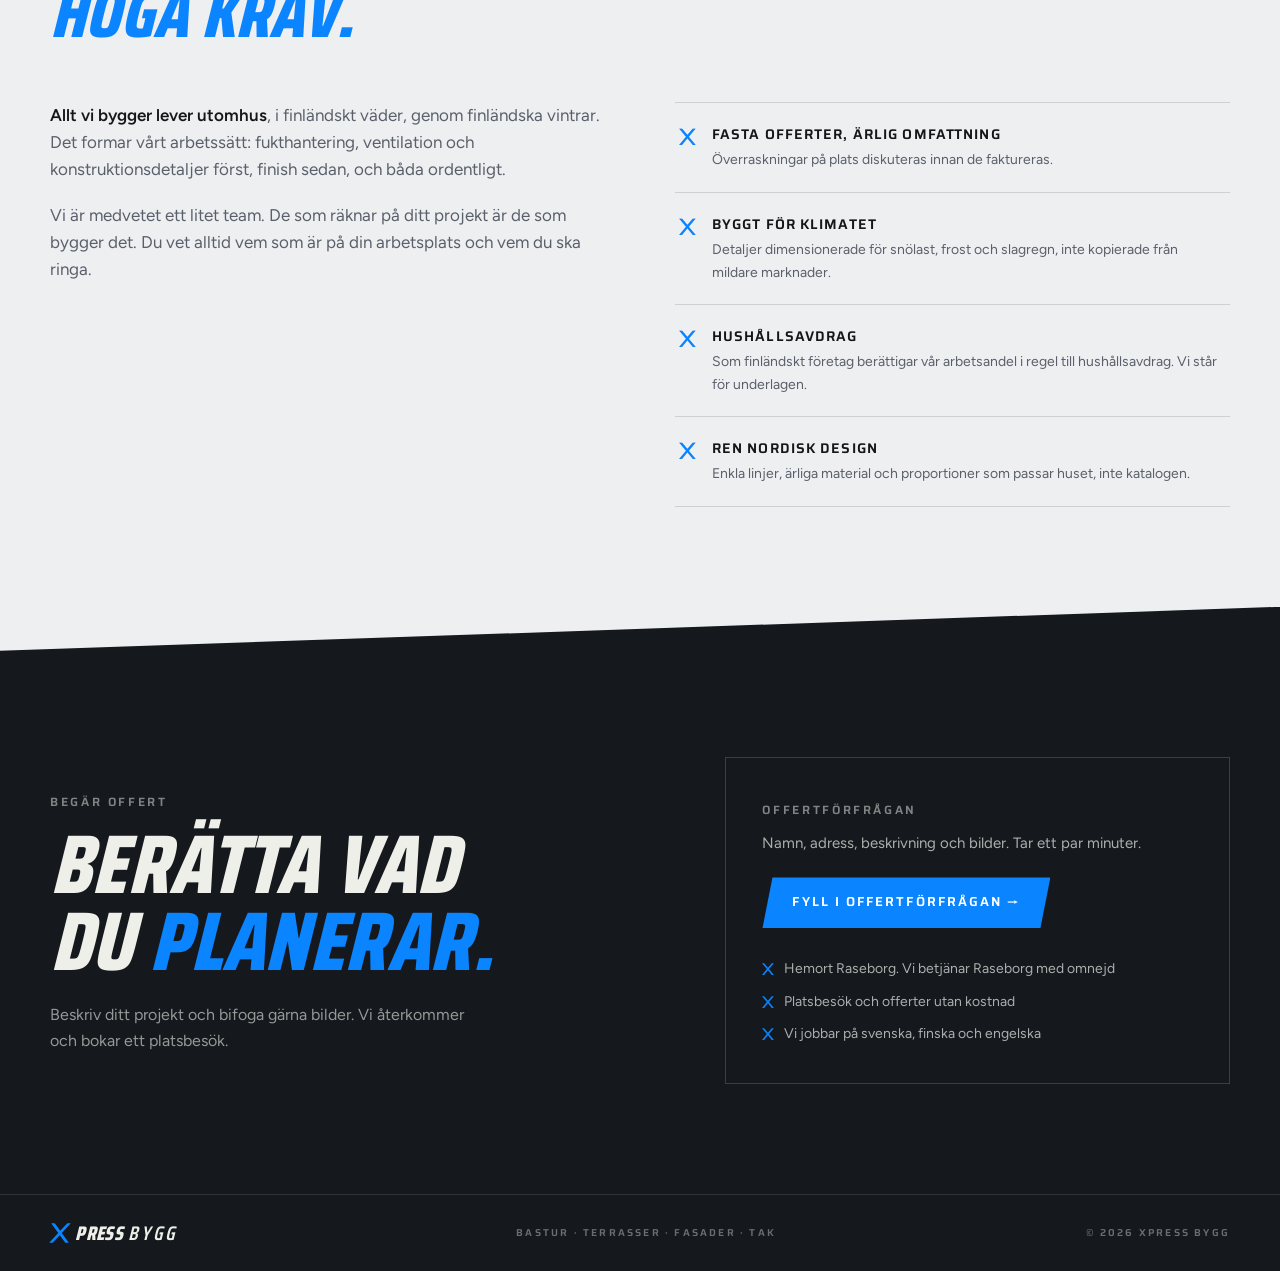
==== commit 8f1f9f4e: "Add quote request page with photo upload and email back end - New pages: /offert/, /fi/tarjous/, /en" ====
--- a/index.html
+++ b/index.html
@@ -267,6 +267,10 @@
   transition:color .2s;
 }
 .contact-card a.mail:hover{color:var(--accent)}
+.cc-sub{color:rgba(237,239,232,.7);font-size:15px;margin:10px 0 22px}
+.btn-accent{background:var(--accent);color:#fff}
+.btn-accent:hover{background:#fff;color:var(--ink)}
+.cc-btn{margin-bottom:30px}
 .contact-card .meta{display:grid;gap:10px}
 .contact-card .meta div{display:flex;gap:10px;align-items:flex-start;font-size:14px;color:rgba(237,239,232,.7)}
 .contact-card .meta .xmark{margin-top:4px}
@@ -336,7 +340,7 @@
         <li class="hide-m"><a href="#services">Tjänster</a></li>
         <li class="hide-m"><a href="#process">Så jobbar vi</a></li>
         <li class="hide-m"><a href="#why">Varför vi</a></li>
-        <li><a class="nav-cta" href="#contact">Begär offert</a></li>
+        <li><a class="nav-cta" href="/offert/">Begär offert</a></li>
         <li class="lang" aria-label="Language">
           <a href="/" hreflang="sv" aria-current="true">SV</a>
           <a href="/fi/" hreflang="fi" lang="fi">FI</a>
@@ -364,7 +368,7 @@
     </h1>
     <p class="hero-sub">Xpress Bygg är ett team av skickliga nordiska hantverkare som bygger bastur, terrasser, fasader och tak, de delar av ditt hem som möter vädret. Rent arbete, fasta offerter, inga överraskningar.</p>
     <div class="hero-actions">
-      <a class="btn btn-solid" href="#contact">Begär offert</a>
+      <a class="btn btn-solid" href="/offert/">Begär offert</a>
       <a class="btn btn-ghost" href="#services">Se vad vi bygger</a>
     </div>
   </div>
@@ -544,11 +548,12 @@
     <div class="reveal">
       <span class="label" style="color:rgba(237,239,232,.5)">Begär offert</span>
       <h2 class="display" style="margin-top:14px">Berätta vad<br>du <span class="accent">planerar.</span></h2>
-      <p class="contact-note">Skicka några rader om ditt projekt: vad, var och ungefär när. Vi återkommer och bokar ett platsbesök.</p>
+      <p class="contact-note">Beskriv ditt projekt och bifoga gärna bilder. Vi återkommer och bokar ett platsbesök.</p>
     </div>
     <div class="contact-card reveal">
-      <span class="label">E-post</span>
-      <a class="mail" href="mailto:info@xpressbygg.com">info@xpressbygg.com</a>
+      <span class="label">Offertförfrågan</span>
+      <p class="cc-sub">Namn, adress, beskrivning och bilder. Tar ett par minuter.</p>
+      <a class="btn btn-accent cc-btn" href="/offert/">Fyll i offertförfrågan &rarr;</a>
       <div class="meta">
         <div><svg class="xmark" viewBox="0 0 100 98" aria-hidden="true"><use href="#xglyph" fill="var(--accent)"/></svg>Hemort Raseborg. Vi betjänar Raseborg med omnejd</div>
         <div><svg class="xmark" viewBox="0 0 100 98" aria-hidden="true"><use href="#xglyph" fill="var(--accent)"/></svg>Platsbesök och offerter utan kostnad</div>
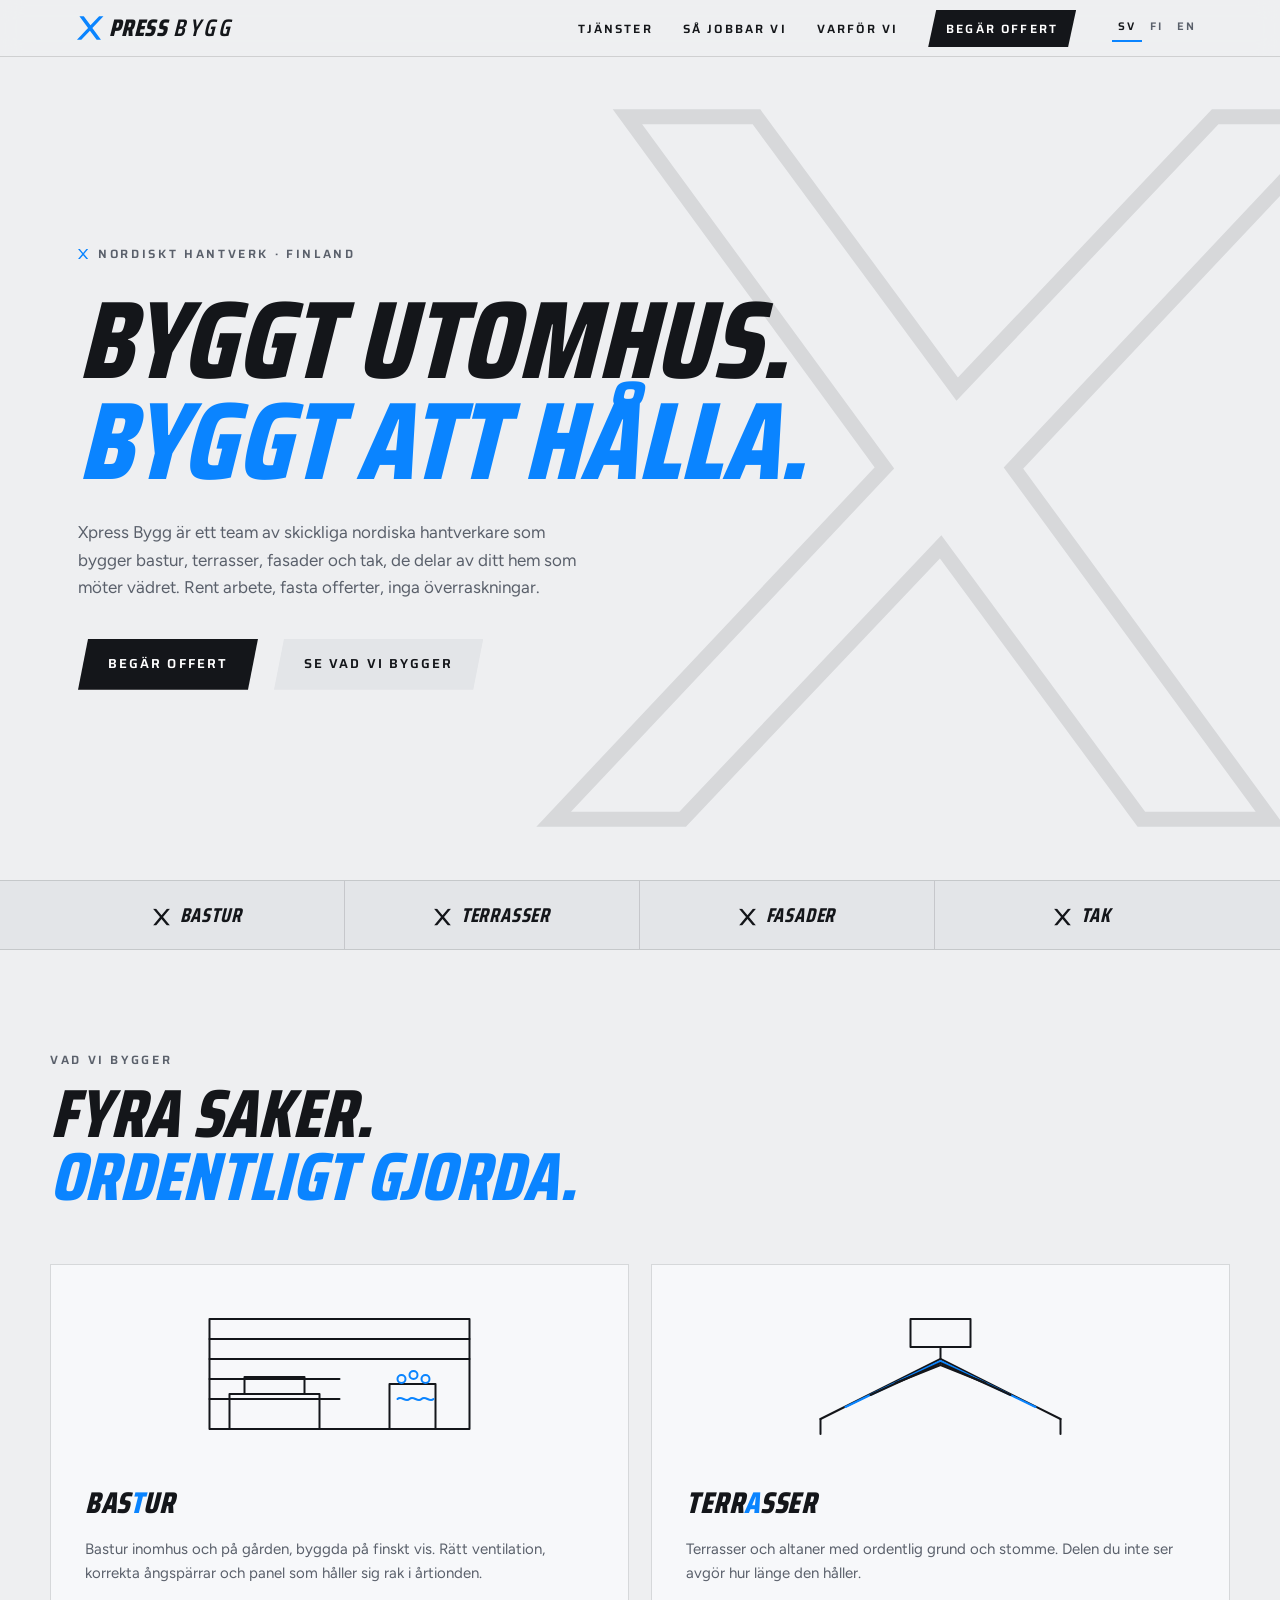
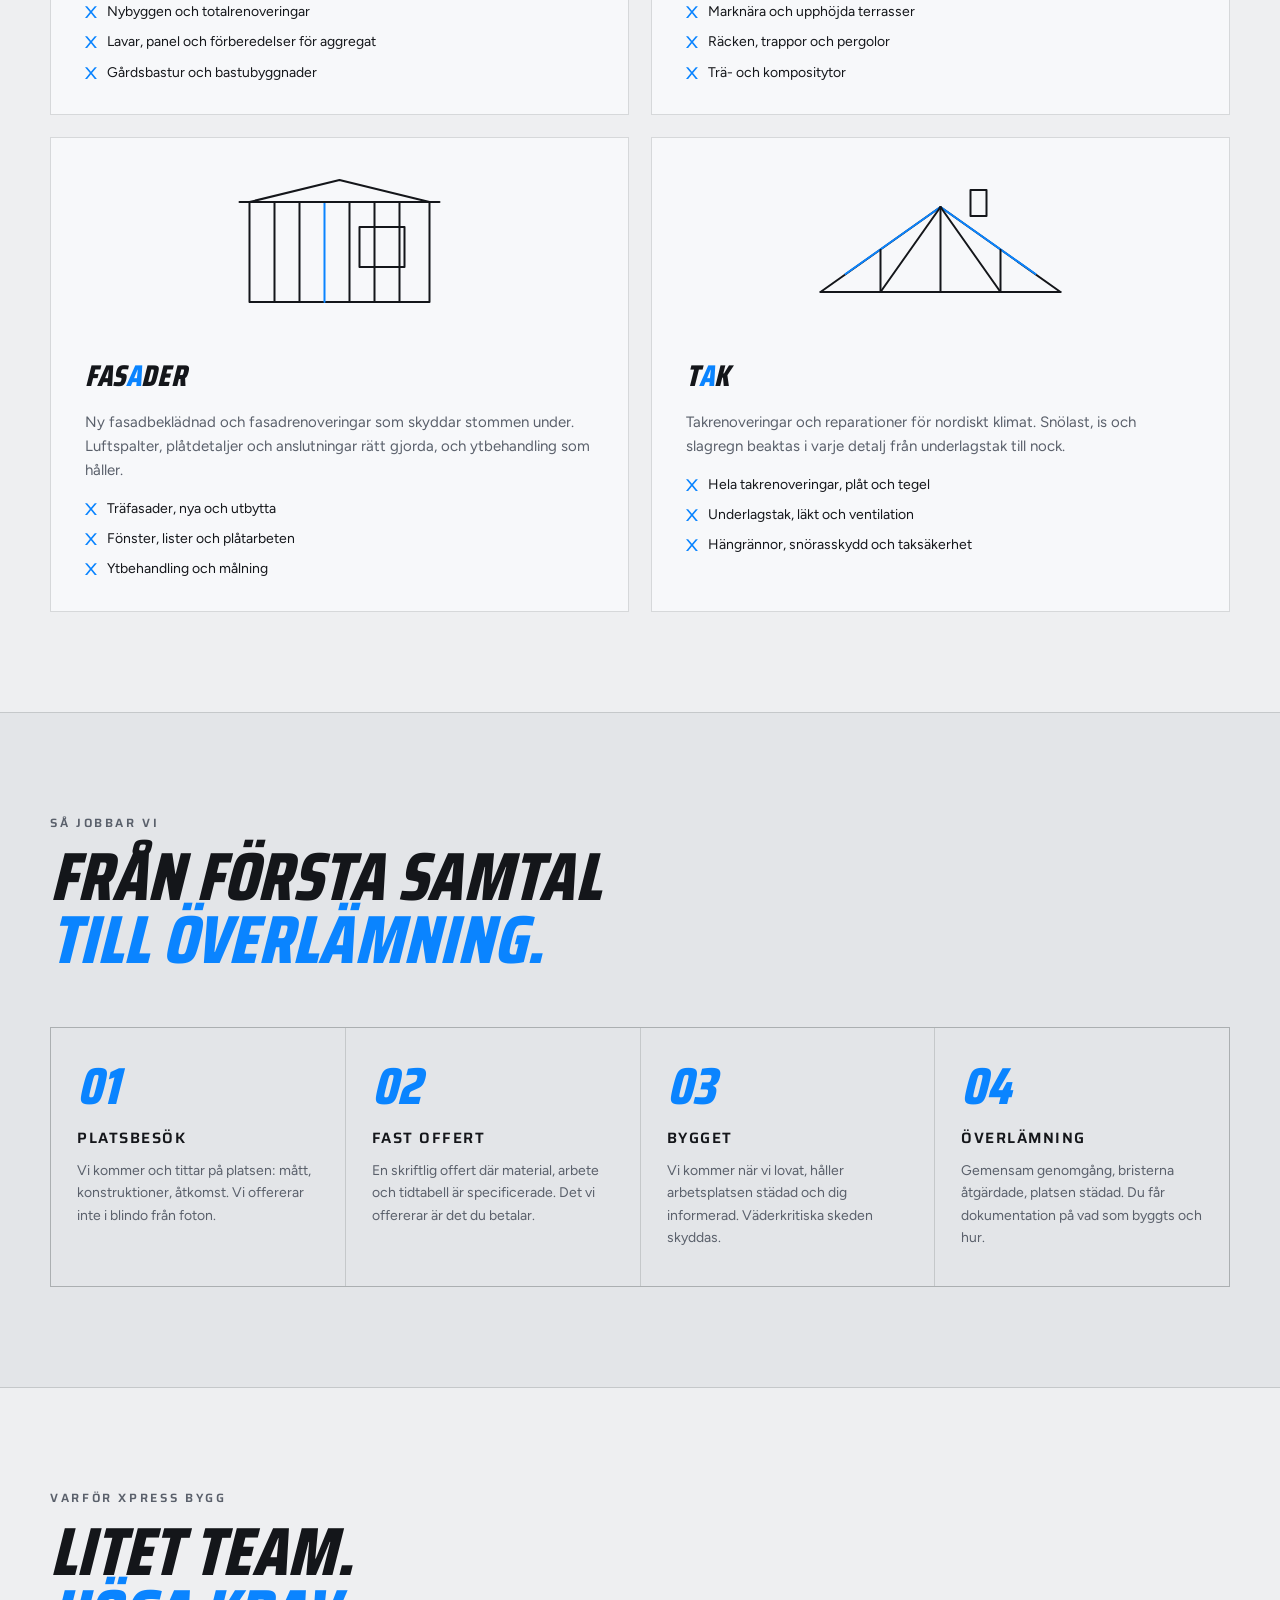
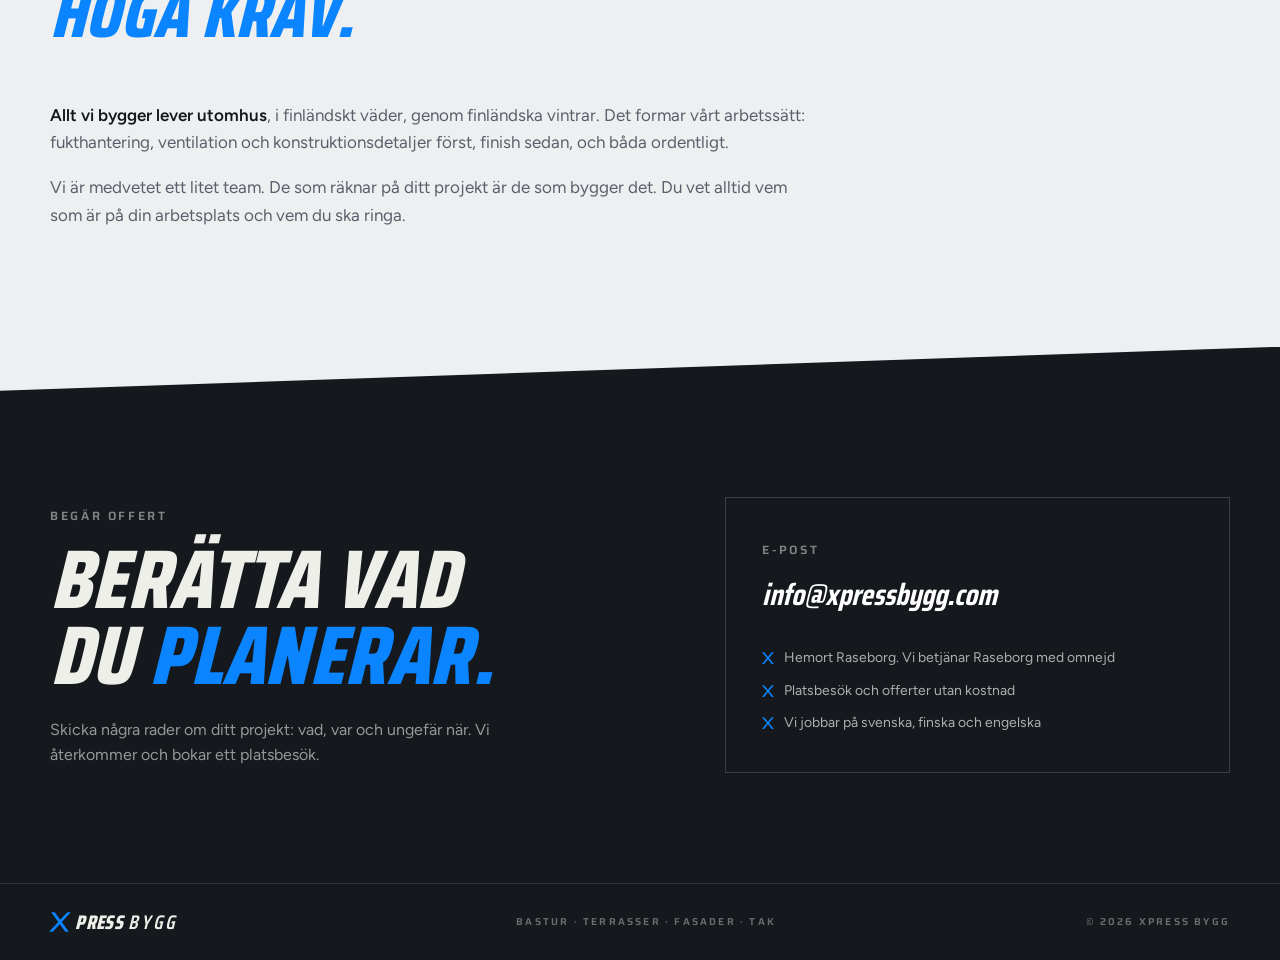
==== commit bc70aba0: "Remove the four-point list from the Why us section Co-Authored-By: Claude Opus 5.5 <noreply@anthropi" ====
--- a/index.html
+++ b/index.html
@@ -226,17 +226,9 @@
 .step p{font-size:14px;color:var(--muted)}
 
 /* why us */
-.why-layout{display:grid;grid-template-columns:1fr 1fr;gap:70px;align-items:start}
+.why-layout{max-width:760px}
 .why-copy p{font-size:17px;color:var(--muted);margin-bottom:18px}
 .why-copy p strong{color:var(--ink);font-weight:600}
-.why-list{display:grid;gap:0;border-top:1px solid var(--line)}
-.why-item{
-  display:flex;gap:16px;align-items:flex-start;
-  padding:20px 4px;border-bottom:1px solid var(--line);
-}
-.why-item .xmark{width:1.05em;height:1.05em;margin-top:4px}
-.why-item h4{font-family:'Saira',sans-serif;font-weight:600;font-size:14px;letter-spacing:.08em;text-transform:uppercase;margin-bottom:4px}
-.why-item p{font-size:14px;color:var(--muted)}
 
 /* ── CONTACT (single dark band) ───────── */
 #contact{
@@ -267,10 +259,6 @@
   transition:color .2s;
 }
 .contact-card a.mail:hover{color:var(--accent)}
-.cc-sub{color:rgba(237,239,232,.7);font-size:15px;margin:10px 0 22px}
-.btn-accent{background:var(--accent);color:#fff}
-.btn-accent:hover{background:#fff;color:var(--ink)}
-.cc-btn{margin-bottom:30px}
 .contact-card .meta{display:grid;gap:10px}
 .contact-card .meta div{display:flex;gap:10px;align-items:flex-start;font-size:14px;color:rgba(237,239,232,.7)}
 .contact-card .meta .xmark{margin-top:4px}
@@ -303,7 +291,6 @@
   section{padding:72px 20px}
   .svc-grid{grid-template-columns:1fr}
   .steps{grid-template-columns:1fr 1fr}
-  .why-layout{grid-template-columns:1fr;gap:36px}
   .contact-inner{grid-template-columns:1fr;gap:44px}
   #contact{clip-path:polygon(0 26px,100% 0,100% 100%,0 100%);padding:110px 20px 90px}
 }
@@ -340,7 +327,7 @@
         <li class="hide-m"><a href="#services">Tjänster</a></li>
         <li class="hide-m"><a href="#process">Så jobbar vi</a></li>
         <li class="hide-m"><a href="#why">Varför vi</a></li>
-        <li><a class="nav-cta" href="/offert/">Begär offert</a></li>
+        <li><a class="nav-cta" href="#contact">Begär offert</a></li>
         <li class="lang" aria-label="Language">
           <a href="/" hreflang="sv" aria-current="true">SV</a>
           <a href="/fi/" hreflang="fi" lang="fi">FI</a>
@@ -368,7 +355,7 @@
     </h1>
     <p class="hero-sub">Xpress Bygg är ett team av skickliga nordiska hantverkare som bygger bastur, terrasser, fasader och tak, de delar av ditt hem som möter vädret. Rent arbete, fasta offerter, inga överraskningar.</p>
     <div class="hero-actions">
-      <a class="btn btn-solid" href="/offert/">Begär offert</a>
+      <a class="btn btn-solid" href="#contact">Begär offert</a>
       <a class="btn btn-ghost" href="#services">Se vad vi bygger</a>
     </div>
   </div>
@@ -520,24 +507,6 @@
         <p><strong>Allt vi bygger lever utomhus</strong>, i finländskt väder, genom finländska vintrar. Det formar vårt arbetssätt: fukthantering, ventilation och konstruktionsdetaljer först, finish sedan, och båda ordentligt.</p>
         <p>Vi är medvetet ett litet team. De som räknar på ditt projekt är de som bygger det. Du vet alltid vem som är på din arbetsplats och vem du ska ringa.</p>
       </div>
-      <div class="why-list reveal">
-        <div class="why-item">
-          <svg class="xmark" viewBox="0 0 100 98" aria-hidden="true"><use href="#xglyph" fill="var(--accent)"/></svg>
-          <div><h4>Fasta offerter, ärlig omfattning</h4><p>Överraskningar på plats diskuteras innan de faktureras.</p></div>
-        </div>
-        <div class="why-item">
-          <svg class="xmark" viewBox="0 0 100 98" aria-hidden="true"><use href="#xglyph" fill="var(--accent)"/></svg>
-          <div><h4>Byggt för klimatet</h4><p>Detaljer dimensionerade för snölast, frost och slagregn, inte kopierade från mildare marknader.</p></div>
-        </div>
-        <div class="why-item">
-          <svg class="xmark" viewBox="0 0 100 98" aria-hidden="true"><use href="#xglyph" fill="var(--accent)"/></svg>
-          <div><h4>Hushållsavdrag</h4><p>Som finländskt företag berättigar vår arbetsandel i regel till hushållsavdrag. Vi står för underlagen.</p></div>
-        </div>
-        <div class="why-item">
-          <svg class="xmark" viewBox="0 0 100 98" aria-hidden="true"><use href="#xglyph" fill="var(--accent)"/></svg>
-          <div><h4>Ren nordisk design</h4><p>Enkla linjer, ärliga material och proportioner som passar huset, inte katalogen.</p></div>
-        </div>
-      </div>
     </div>
   </div>
 </section>
@@ -548,12 +517,11 @@
     <div class="reveal">
       <span class="label" style="color:rgba(237,239,232,.5)">Begär offert</span>
       <h2 class="display" style="margin-top:14px">Berätta vad<br>du <span class="accent">planerar.</span></h2>
-      <p class="contact-note">Beskriv ditt projekt och bifoga gärna bilder. Vi återkommer och bokar ett platsbesök.</p>
+      <p class="contact-note">Skicka några rader om ditt projekt: vad, var och ungefär när. Vi återkommer och bokar ett platsbesök.</p>
     </div>
     <div class="contact-card reveal">
-      <span class="label">Offertförfrågan</span>
-      <p class="cc-sub">Namn, adress, beskrivning och bilder. Tar ett par minuter.</p>
-      <a class="btn btn-accent cc-btn" href="/offert/">Fyll i offertförfrågan &rarr;</a>
+      <span class="label">E-post</span>
+      <a class="mail" href="mailto:info@xpressbygg.com">info@xpressbygg.com</a>
       <div class="meta">
         <div><svg class="xmark" viewBox="0 0 100 98" aria-hidden="true"><use href="#xglyph" fill="var(--accent)"/></svg>Hemort Raseborg. Vi betjänar Raseborg med omnejd</div>
         <div><svg class="xmark" viewBox="0 0 100 98" aria-hidden="true"><use href="#xglyph" fill="var(--accent)"/></svg>Platsbesök och offerter utan kostnad</div>
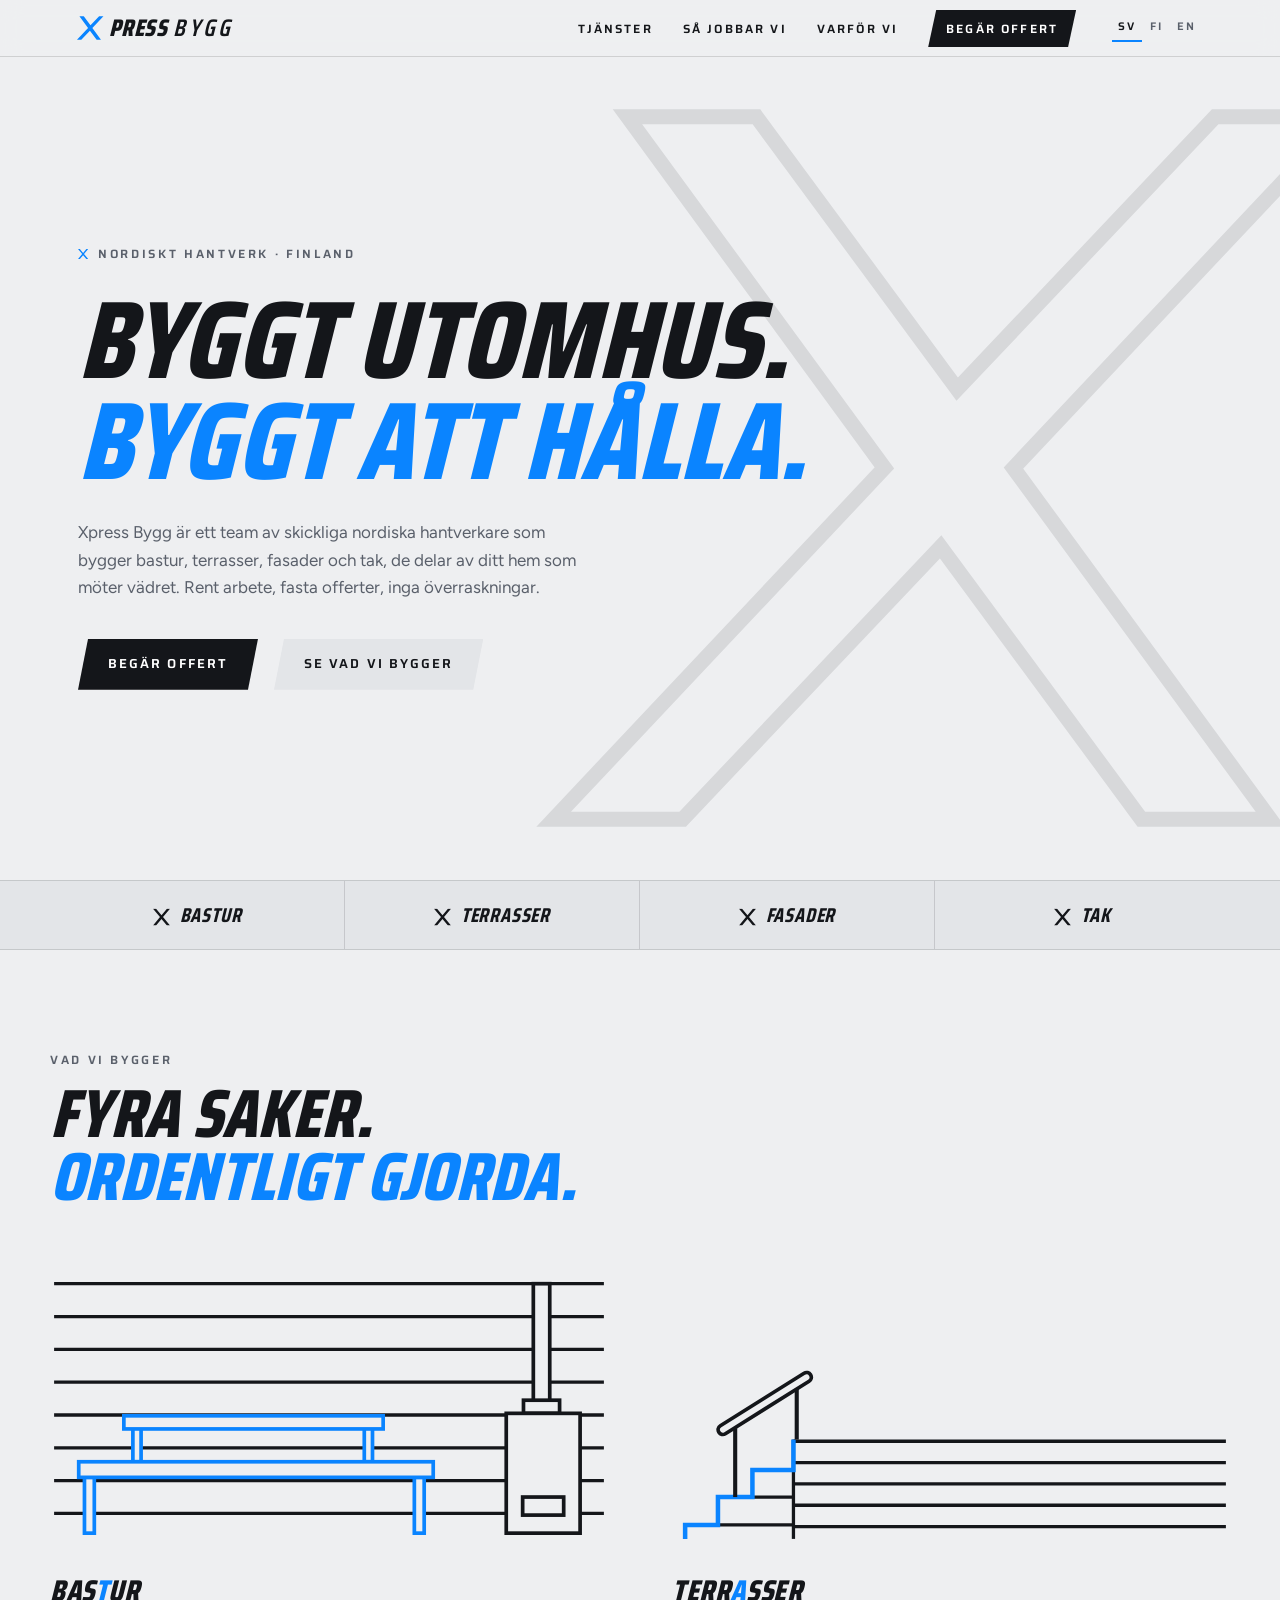
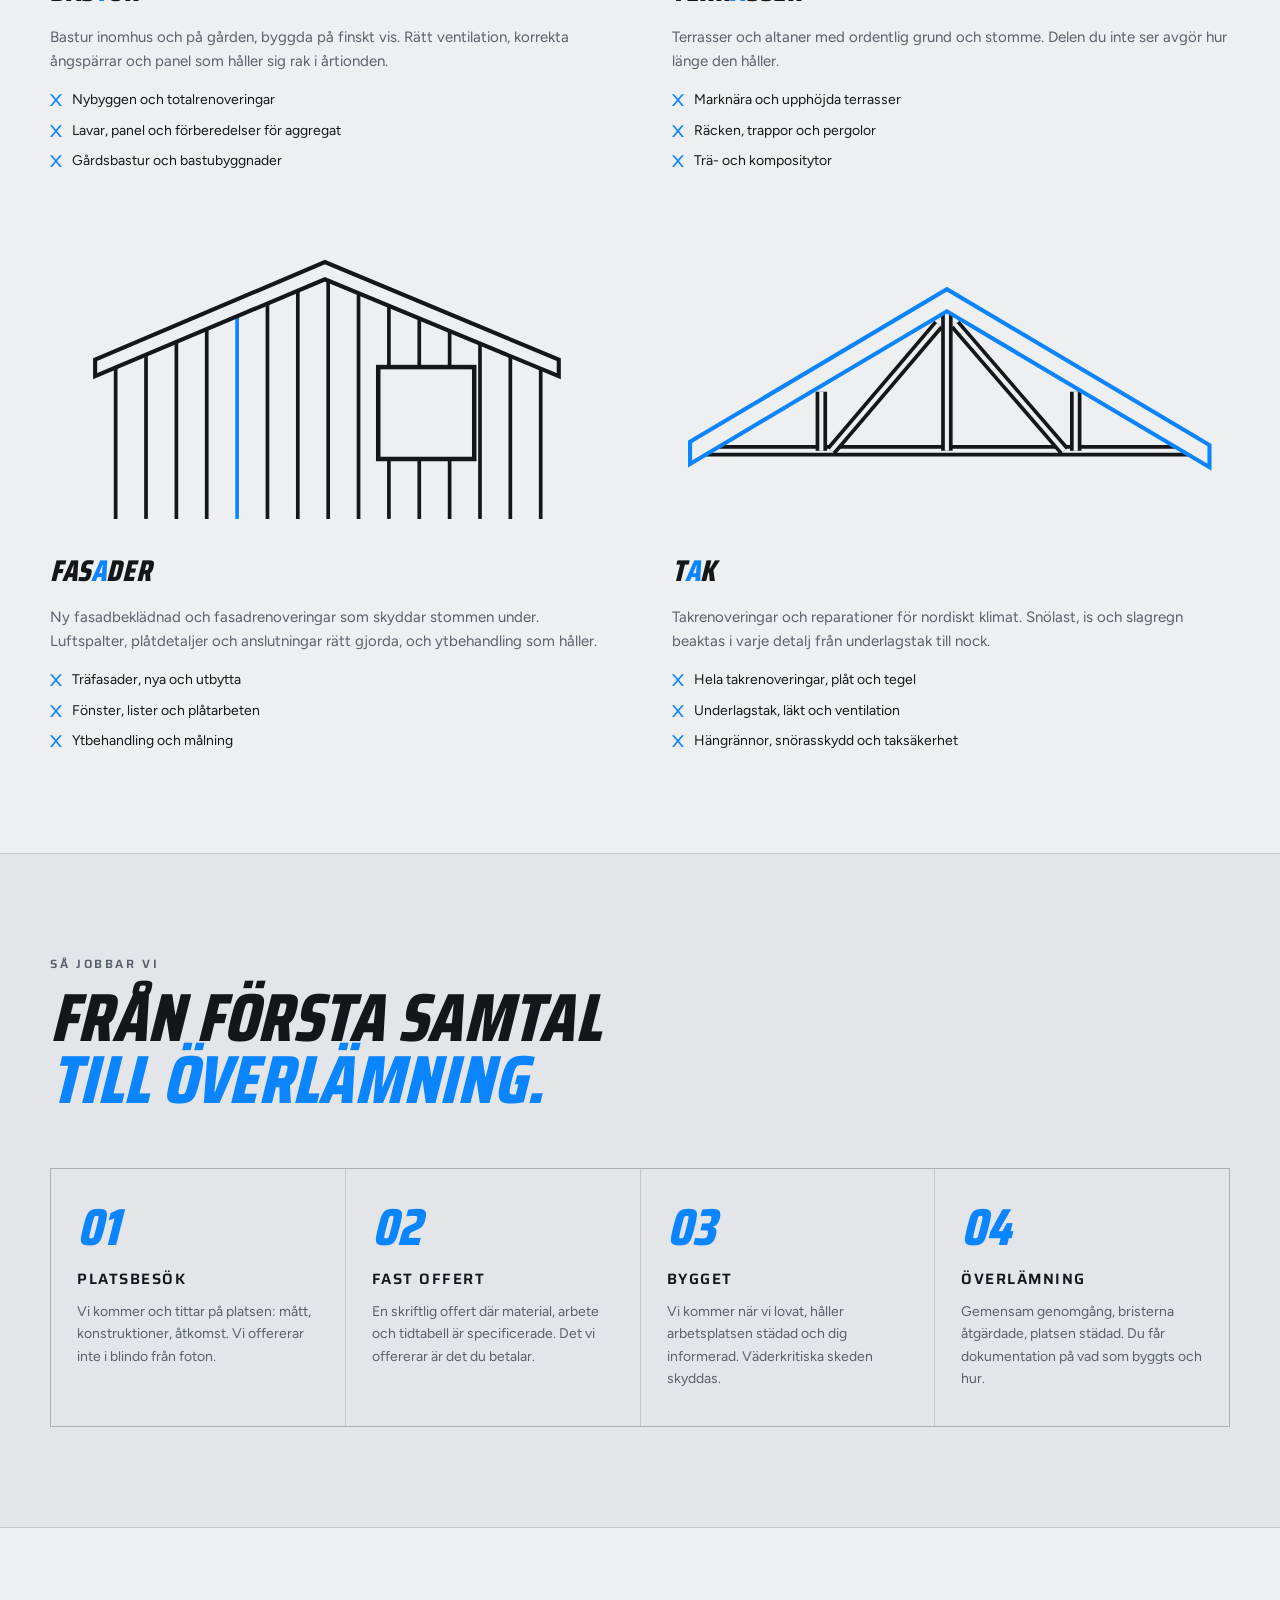
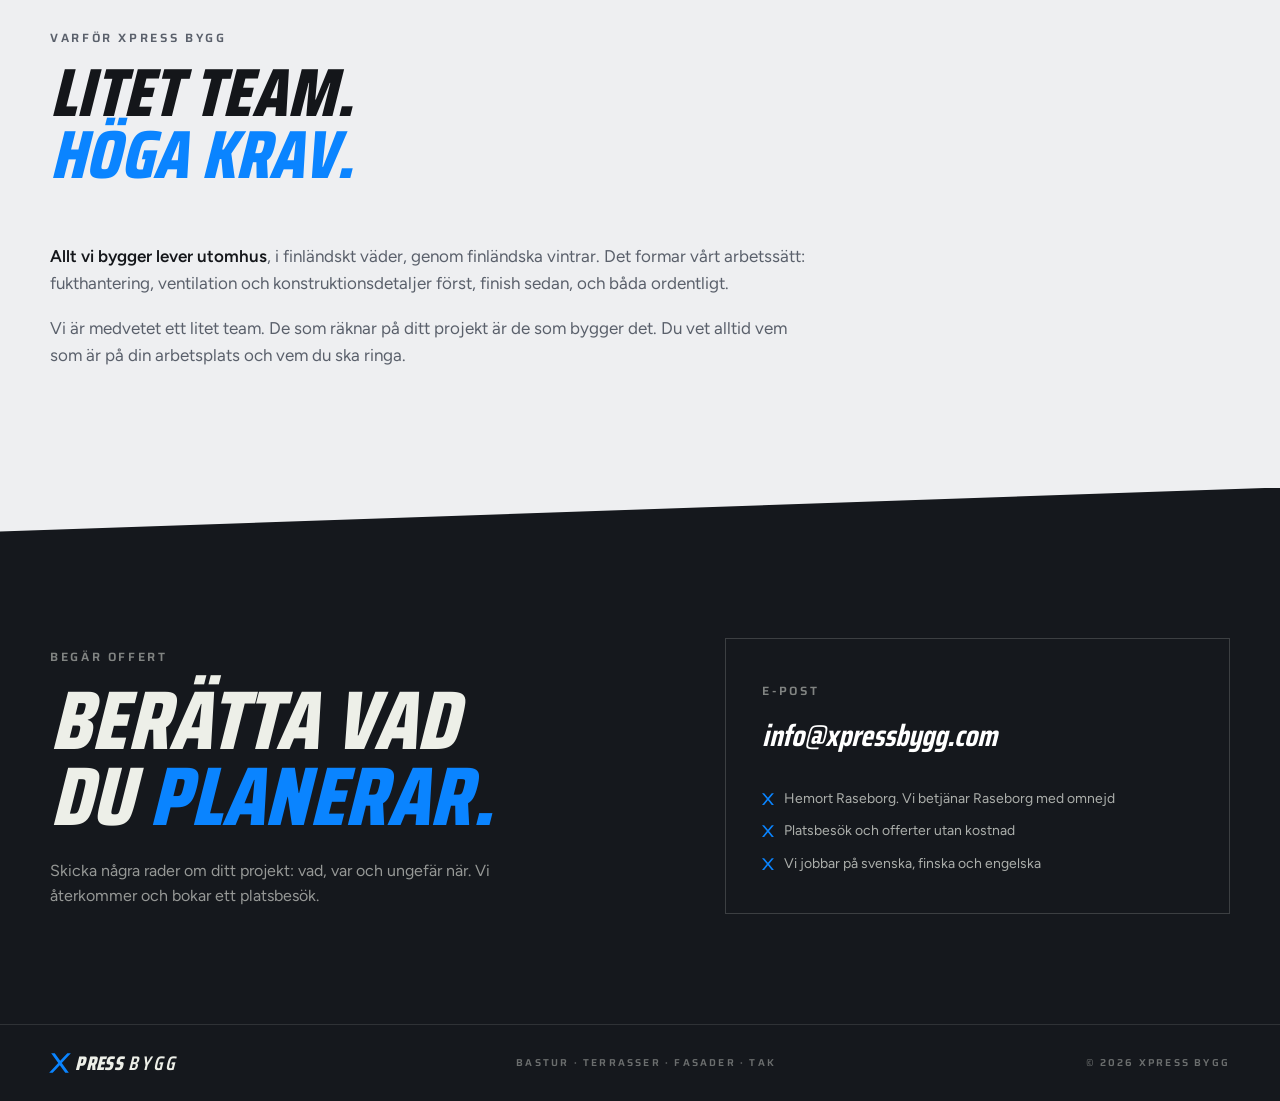
==== commit 012fdecf: "New service drawings in the reference style; no frames or card boxes Co-Authored-By: Claude Opus 5.5" ====
--- a/index.html
+++ b/index.html
@@ -192,17 +192,10 @@
 
 /* services */
 .svc-grid{
-  display:grid;grid-template-columns:1fr 1fr;gap:22px;
-}
-.svc{
-  background:#F7F8FA;
-  border:1px solid var(--line);
-  padding:34px 34px 30px;
-  transition:border-color .25s, transform .25s;
-  position:relative;
-}
-.svc:hover{border-color:var(--accent);transform:translateY(-3px)}
-.svc svg.illu{width:100%;height:150px;margin-bottom:22px;stroke:var(--ink);}
+  display:grid;grid-template-columns:1fr 1fr;gap:72px 64px;
+}
+.svc{position:relative}
+.svc svg.illu{display:block;width:100%;height:auto;aspect-ratio:2/1;margin-bottom:24px}
 .svc h3{
   font-family:'Saira Condensed',sans-serif;font-style:italic;font-weight:800;
   text-transform:uppercase;font-size:30px;letter-spacing:.02em;
@@ -381,16 +374,7 @@
     <div class="svc-grid">
 
       <article class="svc reveal" id="svc-sauna">
-        <svg class="illu" viewBox="0 0 300 150" fill="none" stroke-width="2" stroke-linecap="round" stroke-linejoin="round" aria-hidden="true">
-          <!-- sauna interior: benches, stove, window -->
-          <rect x="20" y="20" width="260" height="110"/>
-          <line x1="20" y1="40" x2="280" y2="40"/><line x1="20" y1="60" x2="280" y2="60"/>
-          <line x1="20" y1="80" x2="150" y2="80"/><line x1="20" y1="100" x2="150" y2="100"/>
-          <path d="M40 130V95h90v35"/><path d="M55 95V78h60v17"/>
-          <rect x="200" y="85" width="46" height="45"/>
-          <circle cx="212" cy="80" r="4" stroke="var(--accent)"/><circle cx="224" cy="76" r="4" stroke="var(--accent)"/><circle cx="236" cy="80" r="4" stroke="var(--accent)"/>
-          <path d="M208 100c4-4 8 4 12 0s8 4 12 0s8 4 12 0" stroke="var(--accent)"/>
-        </svg>
+        <svg class="illu" viewBox="0 0 680 340" role="img" aria-label="Bastu" stroke-linecap="butt"><line x1="5" y1="24" x2="675" y2="24" stroke="var(--ink)" stroke-width="4"/><line x1="5" y1="64" x2="675" y2="64" stroke="var(--ink)" stroke-width="4"/><line x1="5" y1="104" x2="675" y2="104" stroke="var(--ink)" stroke-width="4"/><line x1="5" y1="144" x2="675" y2="144" stroke="var(--ink)" stroke-width="4"/><line x1="5" y1="184" x2="675" y2="184" stroke="var(--ink)" stroke-width="4"/><line x1="5" y1="224" x2="675" y2="224" stroke="var(--ink)" stroke-width="4"/><line x1="5" y1="264" x2="675" y2="264" stroke="var(--ink)" stroke-width="4"/><line x1="5" y1="304" x2="675" y2="304" stroke="var(--ink)" stroke-width="4"/><rect x="589" y="24" width="20" height="147" fill="var(--paper)" stroke="var(--ink)" stroke-width="4.5"/><rect x="577" y="166" width="44" height="16" fill="var(--paper)" stroke="var(--ink)" stroke-width="4.5"/><rect x="556" y="182" width="90" height="146" fill="var(--paper)" stroke="var(--ink)" stroke-width="4.5"/><rect x="576" y="284" width="50" height="22" fill="var(--paper)" stroke="var(--ink)" stroke-width="4.5"/><rect x="42" y="260" width="12" height="68" fill="var(--paper)" stroke="var(--accent)" stroke-width="4.5"/><rect x="444" y="260" width="12" height="68" fill="var(--paper)" stroke="var(--accent)" stroke-width="4.5"/><rect x="101" y="200" width="10" height="41" fill="var(--paper)" stroke="var(--accent)" stroke-width="4.5"/><rect x="383" y="200" width="10" height="41" fill="var(--paper)" stroke="var(--accent)" stroke-width="4.5"/><rect x="90" y="185" width="316" height="16" fill="var(--paper)" stroke="var(--accent)" stroke-width="4.5"/><rect x="35" y="241" width="432" height="19" fill="var(--paper)" stroke="var(--accent)" stroke-width="4.5"/></svg>
         <h3>Bas<em>t</em>ur</h3>
         <p>Bastur inomhus och på gården, byggda på finskt vis. Rätt ventilation, korrekta ångspärrar och panel som håller sig rak i årtionden.</p>
         <ul>
@@ -401,16 +385,7 @@
       </article>
 
       <article class="svc reveal" id="svc-deck">
-        <svg class="illu" viewBox="0 0 300 150" fill="none" stroke-width="2" stroke-linecap="round" stroke-linejoin="round" aria-hidden="true">
-          <!-- deck perspective -->
-          <path d="M30 120L150 60l120 60"/>
-          <path d="M55 108L150 62l95 46" stroke="var(--accent)"/>
-          <path d="M80 96L150 64l70 32"/>
-          <path d="M105 84L150 66l45 18"/>
-          <line x1="30" y1="120" x2="30" y2="135"/><line x1="270" y1="120" x2="270" y2="135"/>
-          <line x1="150" y1="60" x2="150" y2="48"/>
-          <rect x="120" y="20" width="60" height="28"/>
-        </svg>
+        <svg class="illu" viewBox="0 0 680 340" role="img" aria-label="Terrass" stroke-linecap="butt"><line x1="148" y1="216" x2="675" y2="216" stroke="var(--ink)" stroke-width="4"/><line x1="148" y1="242" x2="675" y2="242" stroke="var(--ink)" stroke-width="4"/><line x1="148" y1="268" x2="675" y2="268" stroke="var(--ink)" stroke-width="4"/><line x1="148" y1="294" x2="675" y2="294" stroke="var(--ink)" stroke-width="4"/><line x1="148" y1="320" x2="675" y2="320" stroke="var(--ink)" stroke-width="4"/><line x1="148" y1="214" x2="148" y2="335" stroke="var(--ink)" stroke-width="4"/><line x1="56" y1="318" x2="148" y2="318" stroke="var(--ink)" stroke-width="4"/><line x1="98" y1="284" x2="148" y2="284" stroke="var(--ink)" stroke-width="4"/><line x1="140" y1="251" x2="148" y2="251" stroke="var(--ink)" stroke-width="4"/><path d="M16 335 V318 H56 V284 H98 V251 H148 V214" fill="none" stroke="var(--accent)" stroke-width="5.5" stroke-linejoin="miter"/><line x1="77" y1="200" x2="77" y2="284" stroke="var(--ink)" stroke-width="5"/><line x1="152" y1="150" x2="152" y2="214" stroke="var(--ink)" stroke-width="5"/><path d="M62 202 L164 138" fill="none" stroke="var(--ink)" stroke-width="16" stroke-linecap="round" stroke-linejoin="miter"/><path d="M62 202 L164 138" fill="none" stroke="var(--paper)" stroke-width="7" stroke-linecap="round" stroke-linejoin="miter"/></svg>
         <h3>Terr<em>a</em>sser</h3>
         <p>Terrasser och altaner med ordentlig grund och stomme. Delen du inte ser avgör hur länge den håller.</p>
         <ul>
@@ -421,16 +396,7 @@
       </article>
 
       <article class="svc reveal" id="svc-facade">
-        <svg class="illu" viewBox="0 0 300 150" fill="none" stroke-width="2" stroke-linecap="round" stroke-linejoin="round" aria-hidden="true">
-          <!-- facade cladding -->
-          <rect x="60" y="30" width="180" height="100"/>
-          <line x1="85" y1="30" x2="85" y2="130"/><line x1="110" y1="30" x2="110" y2="130"/>
-          <line x1="135" y1="30" x2="135" y2="130" stroke="var(--accent)"/>
-          <line x1="160" y1="30" x2="160" y2="130"/><line x1="185" y1="30" x2="185" y2="130"/>
-          <line x1="210" y1="30" x2="210" y2="130"/>
-          <rect x="170" y="55" width="45" height="40"/>
-          <path d="M50 30h200"/><path d="M60 30L150 8l90 22"/>
-        </svg>
+        <svg class="illu" viewBox="0 0 680 340" role="img" aria-label="Fasad" stroke-linecap="butt"><line x1="80" y1="150.5" x2="80" y2="335" stroke="var(--ink)" stroke-width="4.5"/><line x1="117" y1="134.9" x2="117" y2="335" stroke="var(--ink)" stroke-width="4.5"/><line x1="154" y1="119.3" x2="154" y2="335" stroke="var(--ink)" stroke-width="4.5"/><line x1="191" y1="103.7" x2="191" y2="335" stroke="var(--ink)" stroke-width="4.5"/><line x1="228" y1="88.1" x2="228" y2="335" stroke="var(--accent)" stroke-width="4.5"/><line x1="265" y1="72.5" x2="265" y2="335" stroke="var(--ink)" stroke-width="4.5"/><line x1="302" y1="56.9" x2="302" y2="335" stroke="var(--ink)" stroke-width="4.5"/><line x1="339" y1="44.7" x2="339" y2="335" stroke="var(--ink)" stroke-width="4.5"/><line x1="376" y1="60.0" x2="376" y2="335" stroke="var(--ink)" stroke-width="4.5"/><line x1="413" y1="75.3" x2="413" y2="335" stroke="var(--ink)" stroke-width="4.5"/><line x1="450" y1="90.6" x2="450" y2="335" stroke="var(--ink)" stroke-width="4.5"/><line x1="487" y1="105.9" x2="487" y2="335" stroke="var(--ink)" stroke-width="4.5"/><line x1="524" y1="121.3" x2="524" y2="335" stroke="var(--ink)" stroke-width="4.5"/><line x1="561" y1="136.6" x2="561" y2="335" stroke="var(--ink)" stroke-width="4.5"/><line x1="598" y1="151.9" x2="598" y2="335" stroke="var(--ink)" stroke-width="4.5"/><rect x="400" y="150" width="117" height="112" fill="var(--paper)" stroke="var(--ink)" stroke-width="5.5"/><path d="M55 141 L335 22 L620 141 L620 161 L335 43 L55 161 Z" fill="var(--paper)" stroke="var(--ink)" stroke-width="5" stroke-linejoin="miter"/></svg>
         <h3>Fas<em>a</em>der</h3>
         <p>Ny fasadbeklädnad och fasadrenoveringar som skyddar stommen under. Luftspalter, plåtdetaljer och anslutningar rätt gjorda, och ytbehandling som håller.</p>
         <ul>
@@ -441,15 +407,7 @@
       </article>
 
       <article class="svc reveal" id="svc-roof">
-        <svg class="illu" viewBox="0 0 300 150" fill="none" stroke-width="2" stroke-linecap="round" stroke-linejoin="round" aria-hidden="true">
-          <!-- roof trusses -->
-          <path d="M30 120L150 35l120 85"/>
-          <path d="M55 102L150 35l95 67" stroke="var(--accent)"/>
-          <line x1="30" y1="120" x2="270" y2="120"/>
-          <line x1="90" y1="78" x2="90" y2="120"/><line x1="150" y1="35" x2="150" y2="120"/><line x1="210" y1="78" x2="210" y2="120"/>
-          <line x1="150" y1="35" x2="90" y2="120"/><line x1="150" y1="35" x2="210" y2="120"/>
-          <rect x="180" y="18" width="16" height="26"/>
-        </svg>
+        <svg class="illu" viewBox="0 0 680 340" role="img" aria-label="Tak" stroke-linecap="butt"><path d="M40 252 H640" fill="none" stroke="var(--ink)" stroke-width="14" stroke-linecap="butt" stroke-linejoin="miter"/><path d="M40 252 H640" fill="none" stroke="var(--paper)" stroke-width="5" stroke-linecap="butt" stroke-linejoin="miter"/><path d="M182 180 V252" fill="none" stroke="var(--ink)" stroke-width="14" stroke-linecap="butt" stroke-linejoin="miter"/><path d="M182 180 V252" fill="none" stroke="var(--paper)" stroke-width="5" stroke-linecap="butt" stroke-linejoin="miter"/><path d="M492 180 V252" fill="none" stroke="var(--ink)" stroke-width="14" stroke-linecap="butt" stroke-linejoin="miter"/><path d="M492 180 V252" fill="none" stroke="var(--paper)" stroke-width="5" stroke-linecap="butt" stroke-linejoin="miter"/><path d="M335 82 V252" fill="none" stroke="var(--ink)" stroke-width="14" stroke-linecap="butt" stroke-linejoin="miter"/><path d="M335 82 V252" fill="none" stroke="var(--paper)" stroke-width="5" stroke-linecap="butt" stroke-linejoin="miter"/><path d="M325 98 L194 252" fill="none" stroke="var(--ink)" stroke-width="14" stroke-linecap="butt" stroke-linejoin="miter"/><path d="M325 98 L194 252" fill="none" stroke="var(--paper)" stroke-width="5" stroke-linecap="butt" stroke-linejoin="miter"/><path d="M345 98 L478 252" fill="none" stroke="var(--ink)" stroke-width="14" stroke-linecap="butt" stroke-linejoin="miter"/><path d="M345 98 L478 252" fill="none" stroke="var(--paper)" stroke-width="5" stroke-linecap="butt" stroke-linejoin="miter"/><path d="M22 241 L335 55 L655 245 L655 272 L335 82 L22 268 Z" fill="var(--paper)" stroke="var(--accent)" stroke-width="5" stroke-linejoin="miter"/></svg>
         <h3>T<em>a</em>k</h3>
         <p>Takrenoveringar och reparationer för nordiskt klimat. Snölast, is och slagregn beaktas i varje detalj från underlagstak till nock.</p>
         <ul>
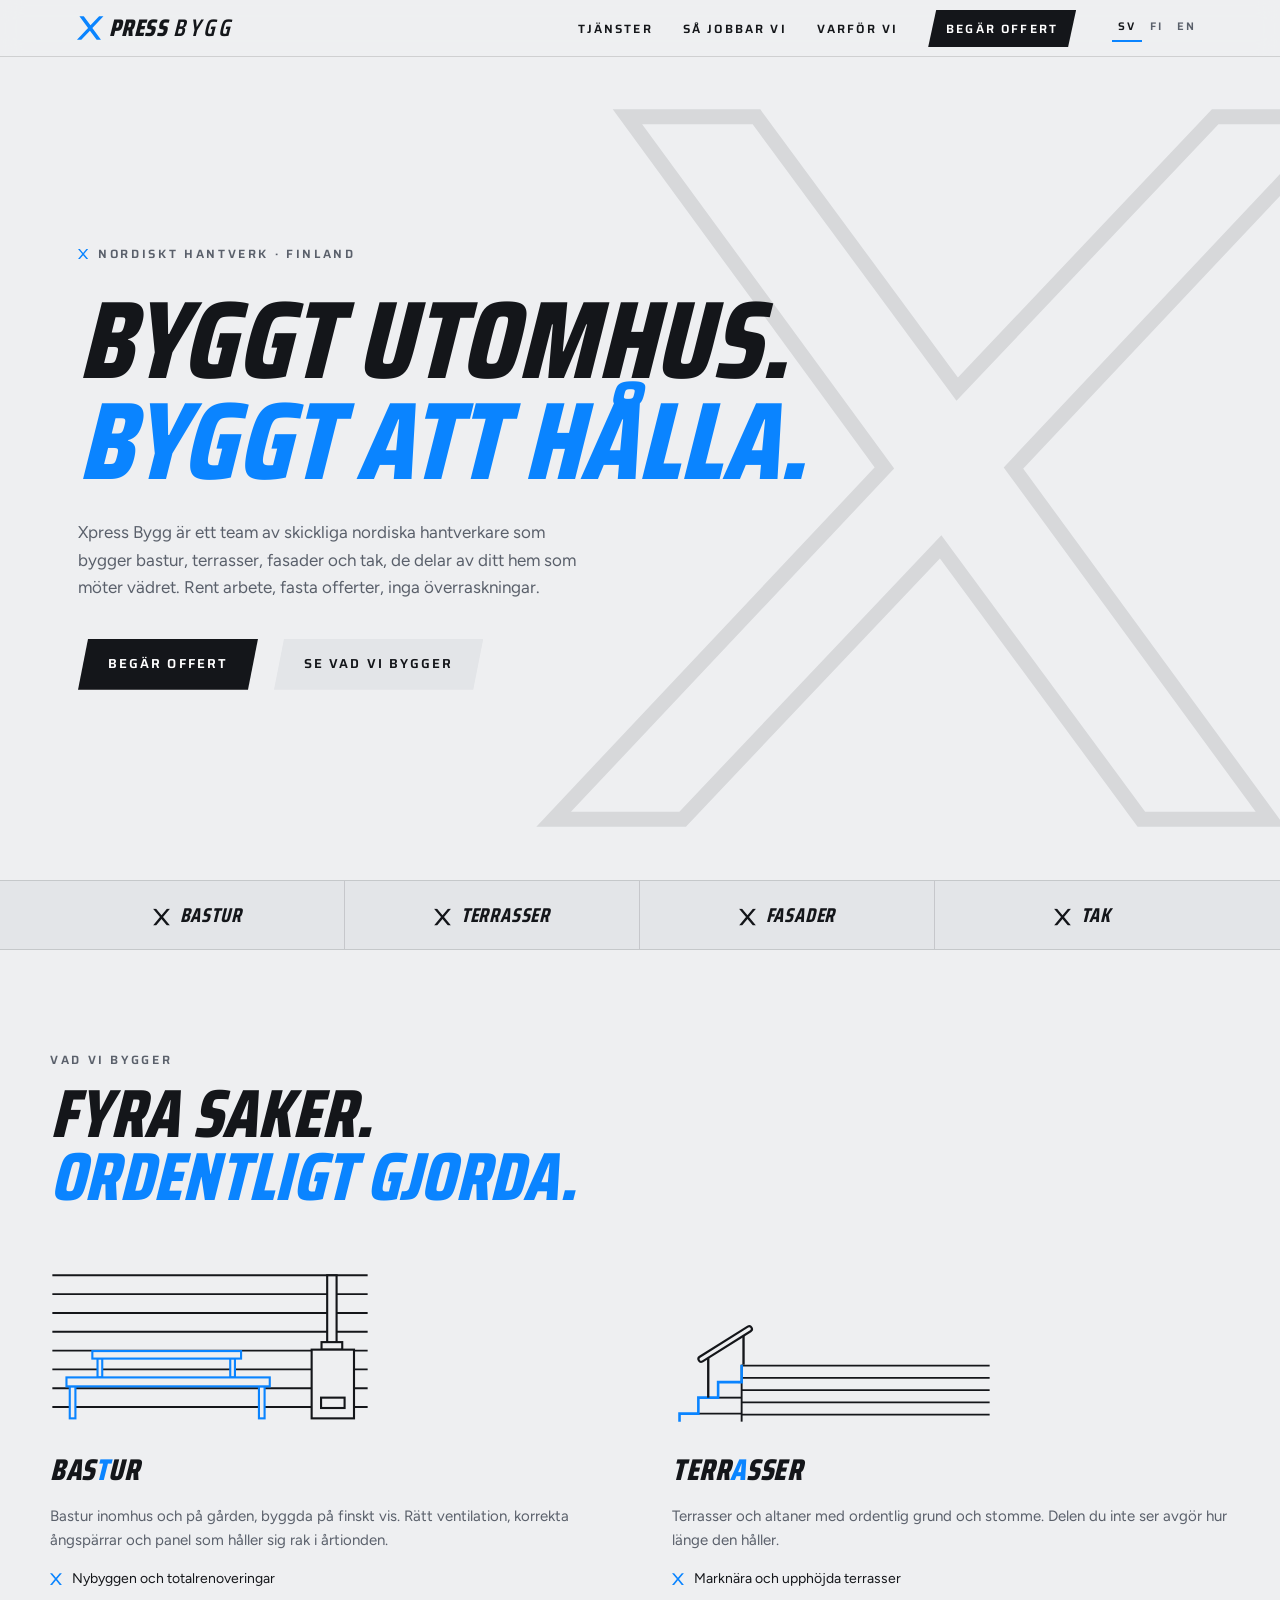
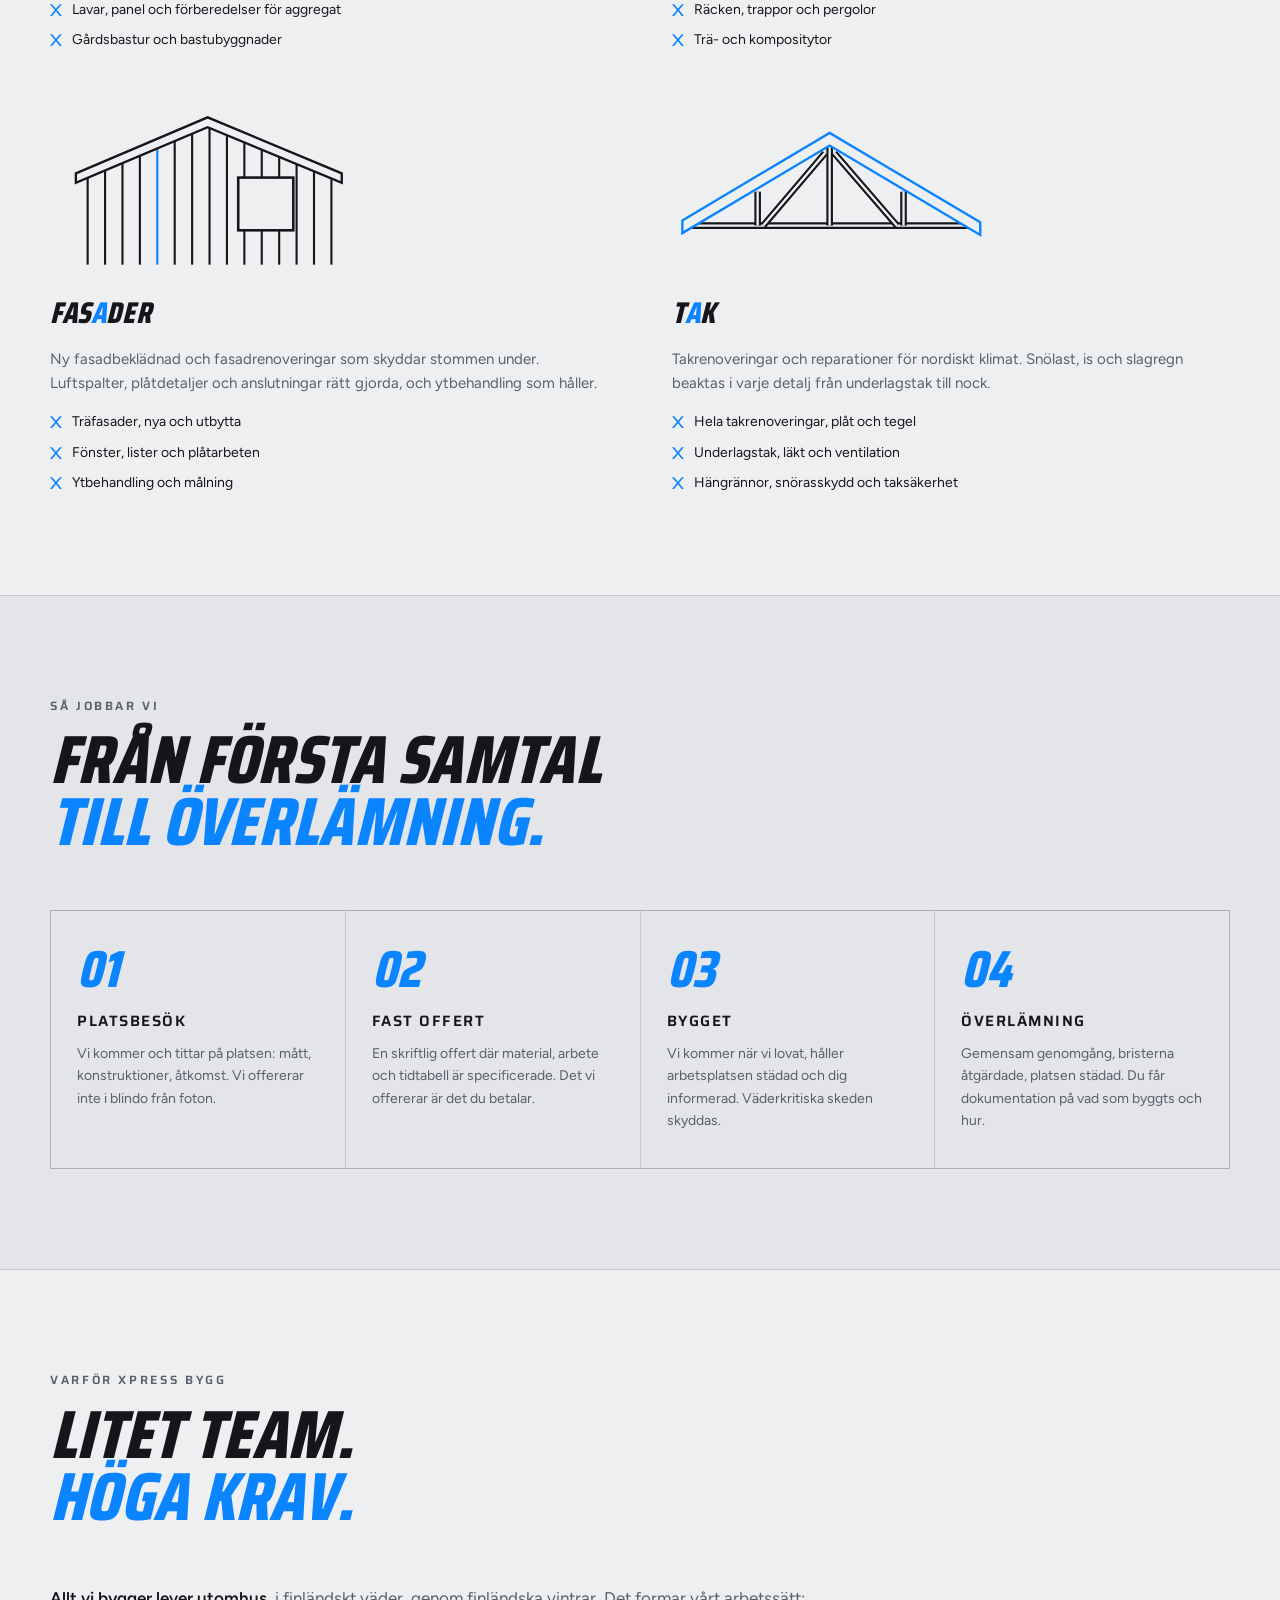
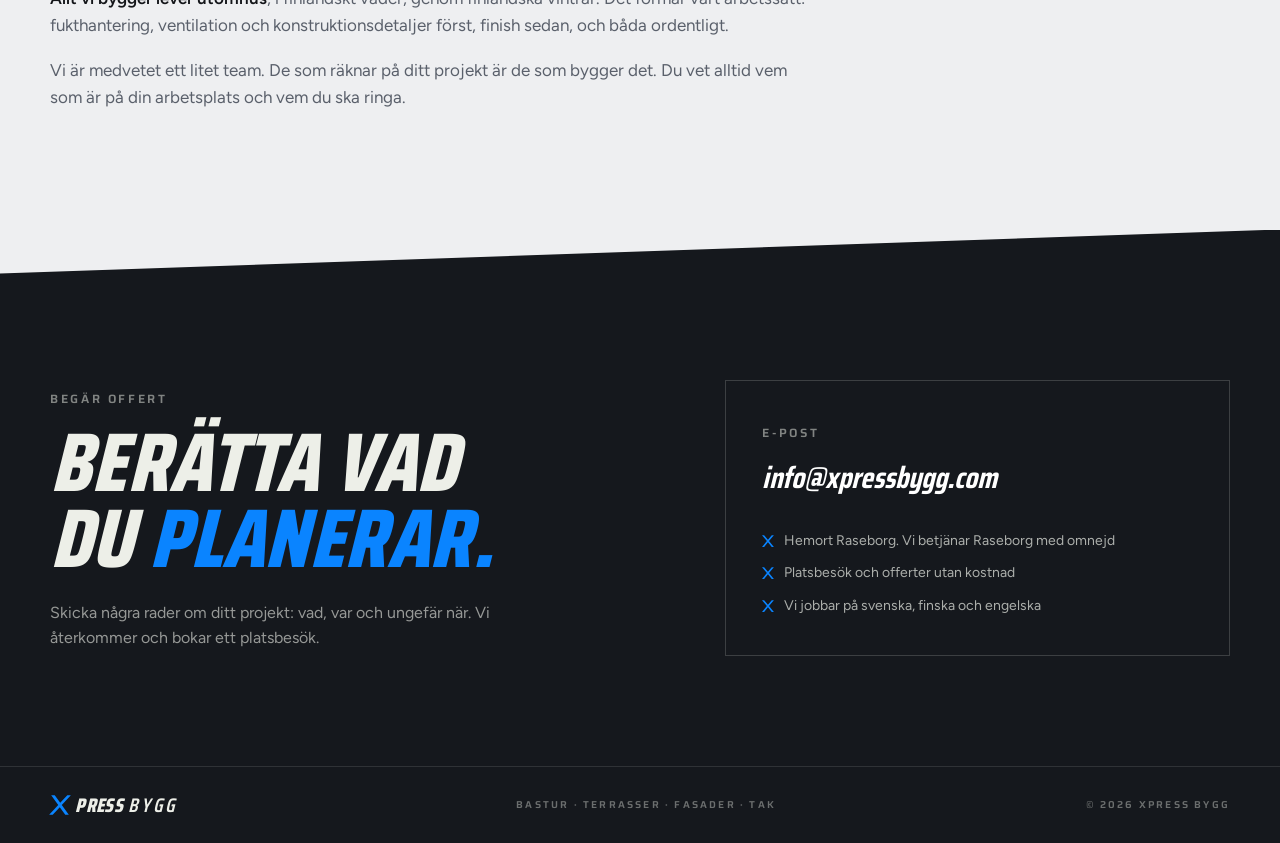
==== commit 73d3a17e: "Smaller service drawings (max 320px wide) Co-Authored-By: Claude Opus 5.5 <noreply@anthropic.com> Cl" ====
--- a/index.html
+++ b/index.html
@@ -192,10 +192,10 @@
 
 /* services */
 .svc-grid{
-  display:grid;grid-template-columns:1fr 1fr;gap:72px 64px;
+  display:grid;grid-template-columns:1fr 1fr;gap:56px 64px;
 }
 .svc{position:relative}
-.svc svg.illu{display:block;width:100%;height:auto;aspect-ratio:2/1;margin-bottom:24px}
+.svc svg.illu{display:block;width:100%;max-width:320px;height:auto;aspect-ratio:2/1;margin-bottom:22px}
 .svc h3{
   font-family:'Saira Condensed',sans-serif;font-style:italic;font-weight:800;
   text-transform:uppercase;font-size:30px;letter-spacing:.02em;
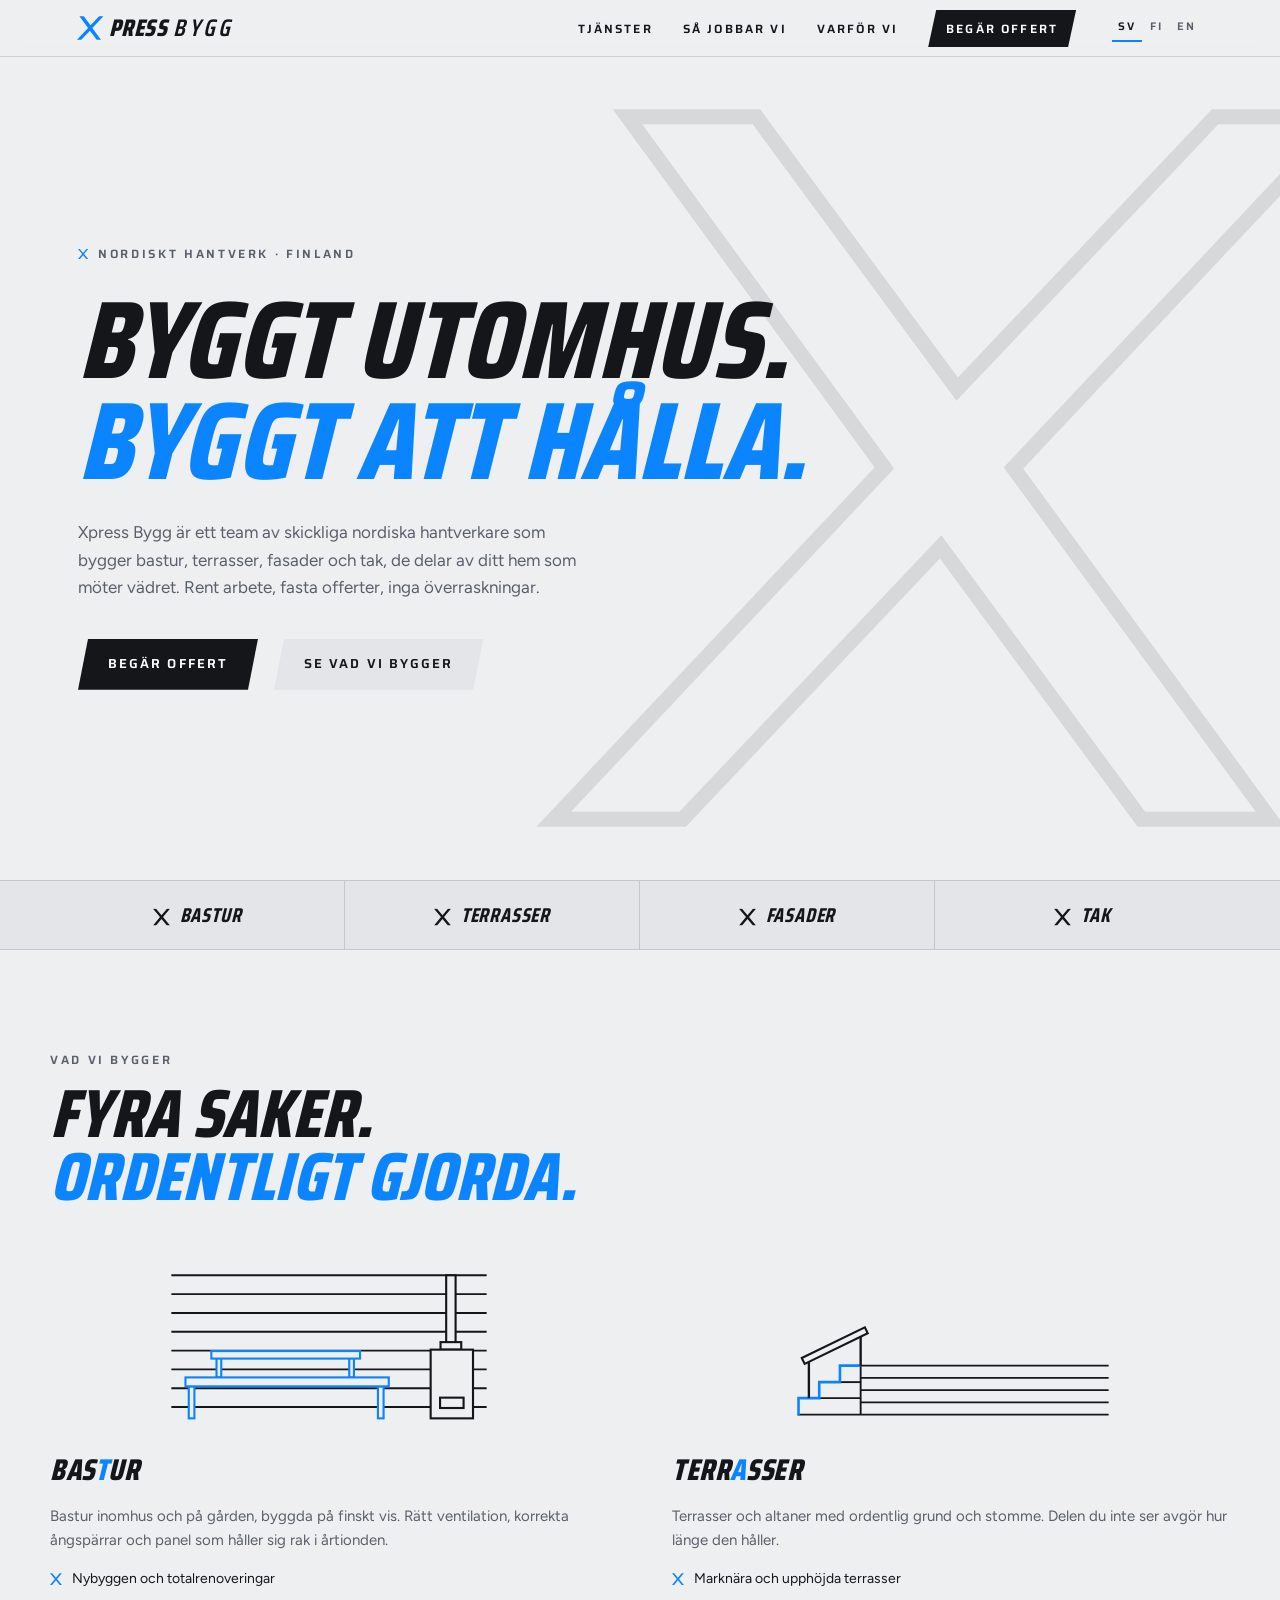
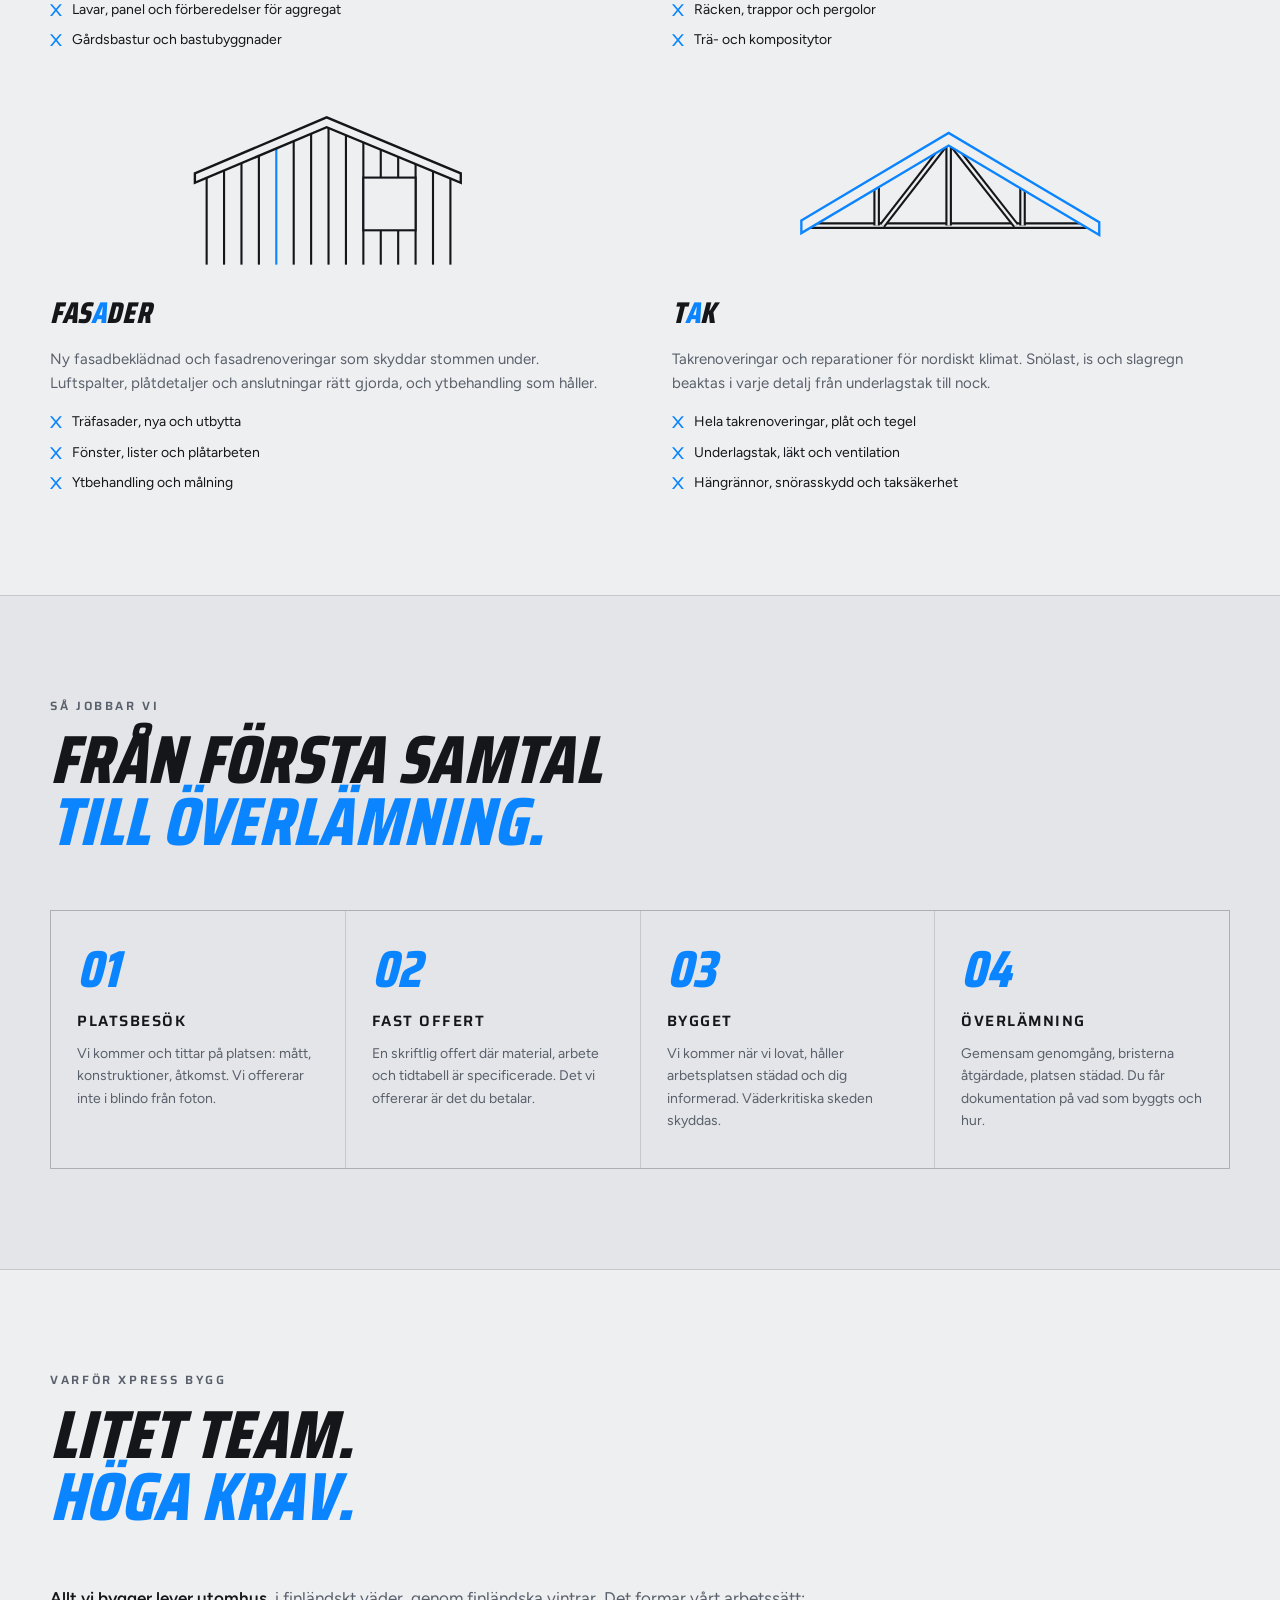
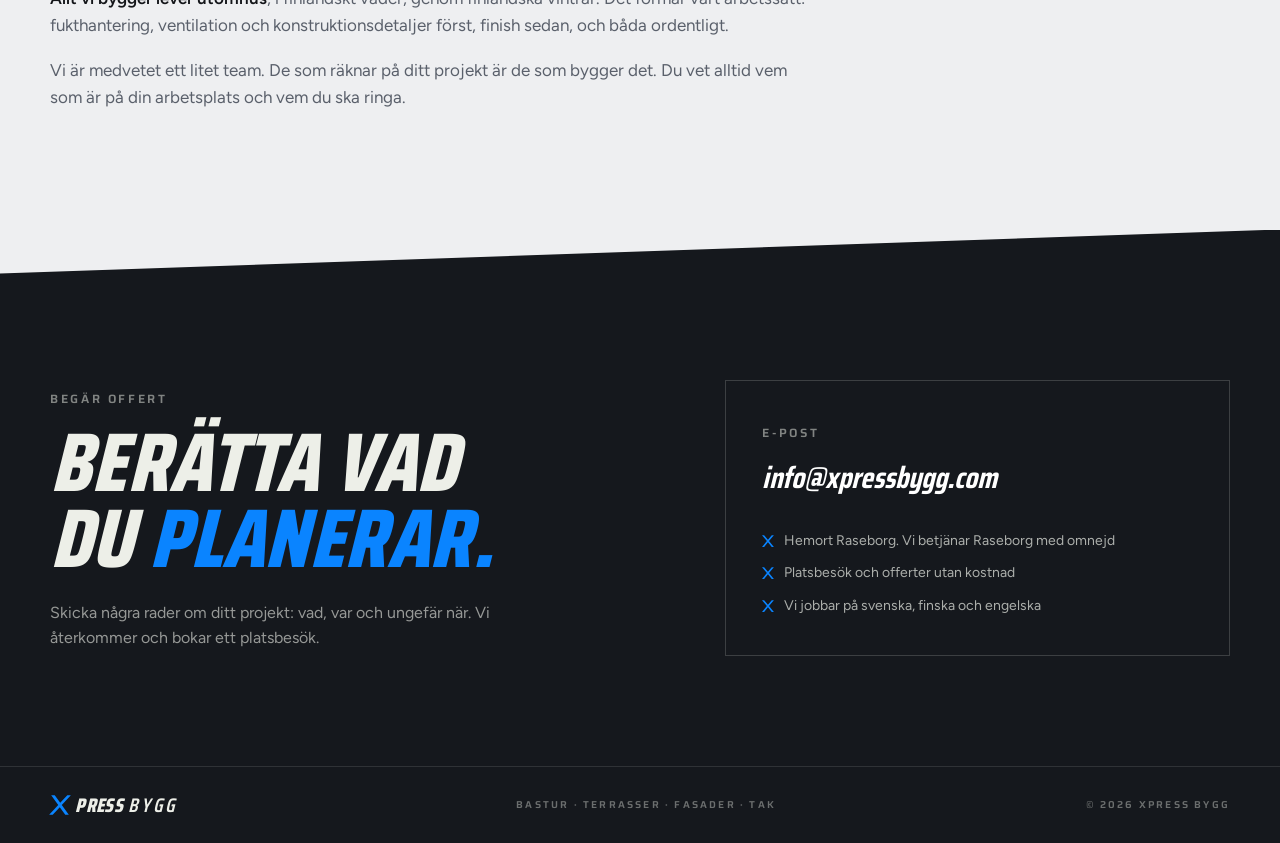
==== commit d4c588de: "Centre service drawings; square handrail and shared base on decking, window on cladding lines, close" ====
--- a/index.html
+++ b/index.html
@@ -195,7 +195,7 @@
   display:grid;grid-template-columns:1fr 1fr;gap:56px 64px;
 }
 .svc{position:relative}
-.svc svg.illu{display:block;width:100%;max-width:320px;height:auto;aspect-ratio:2/1;margin-bottom:22px}
+.svc svg.illu{display:block;width:100%;max-width:320px;height:auto;aspect-ratio:2/1;margin:0 auto 22px}
 .svc h3{
   font-family:'Saira Condensed',sans-serif;font-style:italic;font-weight:800;
   text-transform:uppercase;font-size:30px;letter-spacing:.02em;
@@ -385,7 +385,7 @@
       </article>
 
       <article class="svc reveal" id="svc-deck">
-        <svg class="illu" viewBox="0 0 680 340" role="img" aria-label="Terrass" stroke-linecap="butt"><line x1="148" y1="216" x2="675" y2="216" stroke="var(--ink)" stroke-width="4"/><line x1="148" y1="242" x2="675" y2="242" stroke="var(--ink)" stroke-width="4"/><line x1="148" y1="268" x2="675" y2="268" stroke="var(--ink)" stroke-width="4"/><line x1="148" y1="294" x2="675" y2="294" stroke="var(--ink)" stroke-width="4"/><line x1="148" y1="320" x2="675" y2="320" stroke="var(--ink)" stroke-width="4"/><line x1="148" y1="214" x2="148" y2="335" stroke="var(--ink)" stroke-width="4"/><line x1="56" y1="318" x2="148" y2="318" stroke="var(--ink)" stroke-width="4"/><line x1="98" y1="284" x2="148" y2="284" stroke="var(--ink)" stroke-width="4"/><line x1="140" y1="251" x2="148" y2="251" stroke="var(--ink)" stroke-width="4"/><path d="M16 335 V318 H56 V284 H98 V251 H148 V214" fill="none" stroke="var(--accent)" stroke-width="5.5" stroke-linejoin="miter"/><line x1="77" y1="200" x2="77" y2="284" stroke="var(--ink)" stroke-width="5"/><line x1="152" y1="150" x2="152" y2="214" stroke="var(--ink)" stroke-width="5"/><path d="M62 202 L164 138" fill="none" stroke="var(--ink)" stroke-width="16" stroke-linecap="round" stroke-linejoin="miter"/><path d="M62 202 L164 138" fill="none" stroke="var(--paper)" stroke-width="7" stroke-linecap="round" stroke-linejoin="miter"/></svg>
+        <svg class="illu" viewBox="0 0 680 340" role="img" aria-label="Terrass" stroke-linecap="butt"><line x1="148" y1="216" x2="675" y2="216" stroke="var(--ink)" stroke-width="4"/><line x1="148" y1="242" x2="675" y2="242" stroke="var(--ink)" stroke-width="4"/><line x1="148" y1="268" x2="675" y2="268" stroke="var(--ink)" stroke-width="4"/><line x1="148" y1="294" x2="675" y2="294" stroke="var(--ink)" stroke-width="4"/><line x1="14" y1="320" x2="675" y2="320" stroke="var(--ink)" stroke-width="4"/><line x1="148" y1="214" x2="148" y2="320" stroke="var(--ink)" stroke-width="4"/><line x1="60" y1="285" x2="148" y2="285" stroke="var(--ink)" stroke-width="4"/><line x1="104" y1="251" x2="148" y2="251" stroke="var(--ink)" stroke-width="4"/><path d="M16 322 V285 H60 V251 H104 V216 H148" fill="none" stroke="var(--accent)" stroke-width="5.5" stroke-linejoin="miter"/><line x1="38" y1="205" x2="38" y2="285" stroke="var(--ink)" stroke-width="5"/><line x1="148" y1="152" x2="148" y2="216" stroke="var(--ink)" stroke-width="5"/><polygon points="22.9,199.7 156.9,134.7 163.1,147.3 29.1,212.3" fill="var(--paper)" stroke="var(--ink)" stroke-width="4.5" stroke-linejoin="miter"/></svg>
         <h3>Terr<em>a</em>sser</h3>
         <p>Terrasser och altaner med ordentlig grund och stomme. Delen du inte ser avgör hur länge den håller.</p>
         <ul>
@@ -396,7 +396,7 @@
       </article>
 
       <article class="svc reveal" id="svc-facade">
-        <svg class="illu" viewBox="0 0 680 340" role="img" aria-label="Fasad" stroke-linecap="butt"><line x1="80" y1="150.5" x2="80" y2="335" stroke="var(--ink)" stroke-width="4.5"/><line x1="117" y1="134.9" x2="117" y2="335" stroke="var(--ink)" stroke-width="4.5"/><line x1="154" y1="119.3" x2="154" y2="335" stroke="var(--ink)" stroke-width="4.5"/><line x1="191" y1="103.7" x2="191" y2="335" stroke="var(--ink)" stroke-width="4.5"/><line x1="228" y1="88.1" x2="228" y2="335" stroke="var(--accent)" stroke-width="4.5"/><line x1="265" y1="72.5" x2="265" y2="335" stroke="var(--ink)" stroke-width="4.5"/><line x1="302" y1="56.9" x2="302" y2="335" stroke="var(--ink)" stroke-width="4.5"/><line x1="339" y1="44.7" x2="339" y2="335" stroke="var(--ink)" stroke-width="4.5"/><line x1="376" y1="60.0" x2="376" y2="335" stroke="var(--ink)" stroke-width="4.5"/><line x1="413" y1="75.3" x2="413" y2="335" stroke="var(--ink)" stroke-width="4.5"/><line x1="450" y1="90.6" x2="450" y2="335" stroke="var(--ink)" stroke-width="4.5"/><line x1="487" y1="105.9" x2="487" y2="335" stroke="var(--ink)" stroke-width="4.5"/><line x1="524" y1="121.3" x2="524" y2="335" stroke="var(--ink)" stroke-width="4.5"/><line x1="561" y1="136.6" x2="561" y2="335" stroke="var(--ink)" stroke-width="4.5"/><line x1="598" y1="151.9" x2="598" y2="335" stroke="var(--ink)" stroke-width="4.5"/><rect x="400" y="150" width="117" height="112" fill="var(--paper)" stroke="var(--ink)" stroke-width="5.5"/><path d="M55 141 L335 22 L620 141 L620 161 L335 43 L55 161 Z" fill="var(--paper)" stroke="var(--ink)" stroke-width="5" stroke-linejoin="miter"/></svg>
+        <svg class="illu" viewBox="0 0 680 340" role="img" aria-label="Fasad" stroke-linecap="butt"><line x1="80" y1="150.5" x2="80" y2="335" stroke="var(--ink)" stroke-width="4.5"/><line x1="117" y1="134.9" x2="117" y2="335" stroke="var(--ink)" stroke-width="4.5"/><line x1="154" y1="119.3" x2="154" y2="335" stroke="var(--ink)" stroke-width="4.5"/><line x1="191" y1="103.7" x2="191" y2="335" stroke="var(--ink)" stroke-width="4.5"/><line x1="228" y1="88.1" x2="228" y2="335" stroke="var(--accent)" stroke-width="4.5"/><line x1="265" y1="72.5" x2="265" y2="335" stroke="var(--ink)" stroke-width="4.5"/><line x1="302" y1="56.9" x2="302" y2="335" stroke="var(--ink)" stroke-width="4.5"/><line x1="339" y1="44.7" x2="339" y2="335" stroke="var(--ink)" stroke-width="4.5"/><line x1="376" y1="60.0" x2="376" y2="335" stroke="var(--ink)" stroke-width="4.5"/><line x1="413" y1="75.3" x2="413" y2="335" stroke="var(--ink)" stroke-width="4.5"/><line x1="450" y1="90.6" x2="450" y2="335" stroke="var(--ink)" stroke-width="4.5"/><line x1="487" y1="105.9" x2="487" y2="335" stroke="var(--ink)" stroke-width="4.5"/><line x1="524" y1="121.3" x2="524" y2="335" stroke="var(--ink)" stroke-width="4.5"/><line x1="561" y1="136.6" x2="561" y2="335" stroke="var(--ink)" stroke-width="4.5"/><line x1="598" y1="151.9" x2="598" y2="335" stroke="var(--ink)" stroke-width="4.5"/><rect x="413" y="150" width="111" height="112" fill="var(--paper)" stroke="var(--ink)" stroke-width="4.5"/><path d="M55 141 L335 22 L620 141 L620 161 L335 43 L55 161 Z" fill="var(--paper)" stroke="var(--ink)" stroke-width="5" stroke-linejoin="miter"/></svg>
         <h3>Fas<em>a</em>der</h3>
         <p>Ny fasadbeklädnad och fasadrenoveringar som skyddar stommen under. Luftspalter, plåtdetaljer och anslutningar rätt gjorda, och ytbehandling som håller.</p>
         <ul>
@@ -407,7 +407,7 @@
       </article>
 
       <article class="svc reveal" id="svc-roof">
-        <svg class="illu" viewBox="0 0 680 340" role="img" aria-label="Tak" stroke-linecap="butt"><path d="M40 252 H640" fill="none" stroke="var(--ink)" stroke-width="14" stroke-linecap="butt" stroke-linejoin="miter"/><path d="M40 252 H640" fill="none" stroke="var(--paper)" stroke-width="5" stroke-linecap="butt" stroke-linejoin="miter"/><path d="M182 180 V252" fill="none" stroke="var(--ink)" stroke-width="14" stroke-linecap="butt" stroke-linejoin="miter"/><path d="M182 180 V252" fill="none" stroke="var(--paper)" stroke-width="5" stroke-linecap="butt" stroke-linejoin="miter"/><path d="M492 180 V252" fill="none" stroke="var(--ink)" stroke-width="14" stroke-linecap="butt" stroke-linejoin="miter"/><path d="M492 180 V252" fill="none" stroke="var(--paper)" stroke-width="5" stroke-linecap="butt" stroke-linejoin="miter"/><path d="M335 82 V252" fill="none" stroke="var(--ink)" stroke-width="14" stroke-linecap="butt" stroke-linejoin="miter"/><path d="M335 82 V252" fill="none" stroke="var(--paper)" stroke-width="5" stroke-linecap="butt" stroke-linejoin="miter"/><path d="M325 98 L194 252" fill="none" stroke="var(--ink)" stroke-width="14" stroke-linecap="butt" stroke-linejoin="miter"/><path d="M325 98 L194 252" fill="none" stroke="var(--paper)" stroke-width="5" stroke-linecap="butt" stroke-linejoin="miter"/><path d="M345 98 L478 252" fill="none" stroke="var(--ink)" stroke-width="14" stroke-linecap="butt" stroke-linejoin="miter"/><path d="M345 98 L478 252" fill="none" stroke="var(--paper)" stroke-width="5" stroke-linecap="butt" stroke-linejoin="miter"/><path d="M22 241 L335 55 L655 245 L655 272 L335 82 L22 268 Z" fill="var(--paper)" stroke="var(--accent)" stroke-width="5" stroke-linejoin="miter"/></svg>
+        <svg class="illu" viewBox="0 0 680 340" role="img" aria-label="Tak" stroke-linecap="butt"><defs><clipPath id="truss-in"><path d="M22 268 L335 82 L655 272 L680 340 L0 340 Z"/></clipPath></defs><path d="M22 241 L335 55 L655 245 L655 272 L335 82 L22 268 Z" fill="var(--paper)" stroke="none"/><g clip-path="url(#truss-in)"><path d="M0 252 H680" fill="none" stroke="var(--ink)" stroke-width="14" stroke-linecap="butt" stroke-linejoin="miter"/><path d="M0 252 H680" fill="none" stroke="var(--paper)" stroke-width="5" stroke-linecap="butt" stroke-linejoin="miter"/><path d="M182 40 V252" fill="none" stroke="var(--ink)" stroke-width="14" stroke-linecap="butt" stroke-linejoin="miter"/><path d="M182 40 V252" fill="none" stroke="var(--paper)" stroke-width="5" stroke-linecap="butt" stroke-linejoin="miter"/><path d="M492 40 V252" fill="none" stroke="var(--ink)" stroke-width="14" stroke-linecap="butt" stroke-linejoin="miter"/><path d="M492 40 V252" fill="none" stroke="var(--paper)" stroke-width="5" stroke-linecap="butt" stroke-linejoin="miter"/><path d="M335 40 V252" fill="none" stroke="var(--ink)" stroke-width="14" stroke-linecap="butt" stroke-linejoin="miter"/><path d="M335 40 V252" fill="none" stroke="var(--paper)" stroke-width="5" stroke-linecap="butt" stroke-linejoin="miter"/><path d="M335 70 L194 252" fill="none" stroke="var(--ink)" stroke-width="14" stroke-linecap="butt" stroke-linejoin="miter"/><path d="M335 70 L194 252" fill="none" stroke="var(--paper)" stroke-width="5" stroke-linecap="butt" stroke-linejoin="miter"/><path d="M335 70 L478 252" fill="none" stroke="var(--ink)" stroke-width="14" stroke-linecap="butt" stroke-linejoin="miter"/><path d="M335 70 L478 252" fill="none" stroke="var(--paper)" stroke-width="5" stroke-linecap="butt" stroke-linejoin="miter"/></g><path d="M22 241 L335 55 L655 245 L655 272 L335 82 L22 268 Z" fill="none" stroke="var(--accent)" stroke-width="5" stroke-linejoin="miter"/></svg>
         <h3>T<em>a</em>k</h3>
         <p>Takrenoveringar och reparationer för nordiskt klimat. Snölast, is och slagregn beaktas i varje detalj från underlagstak till nock.</p>
         <ul>
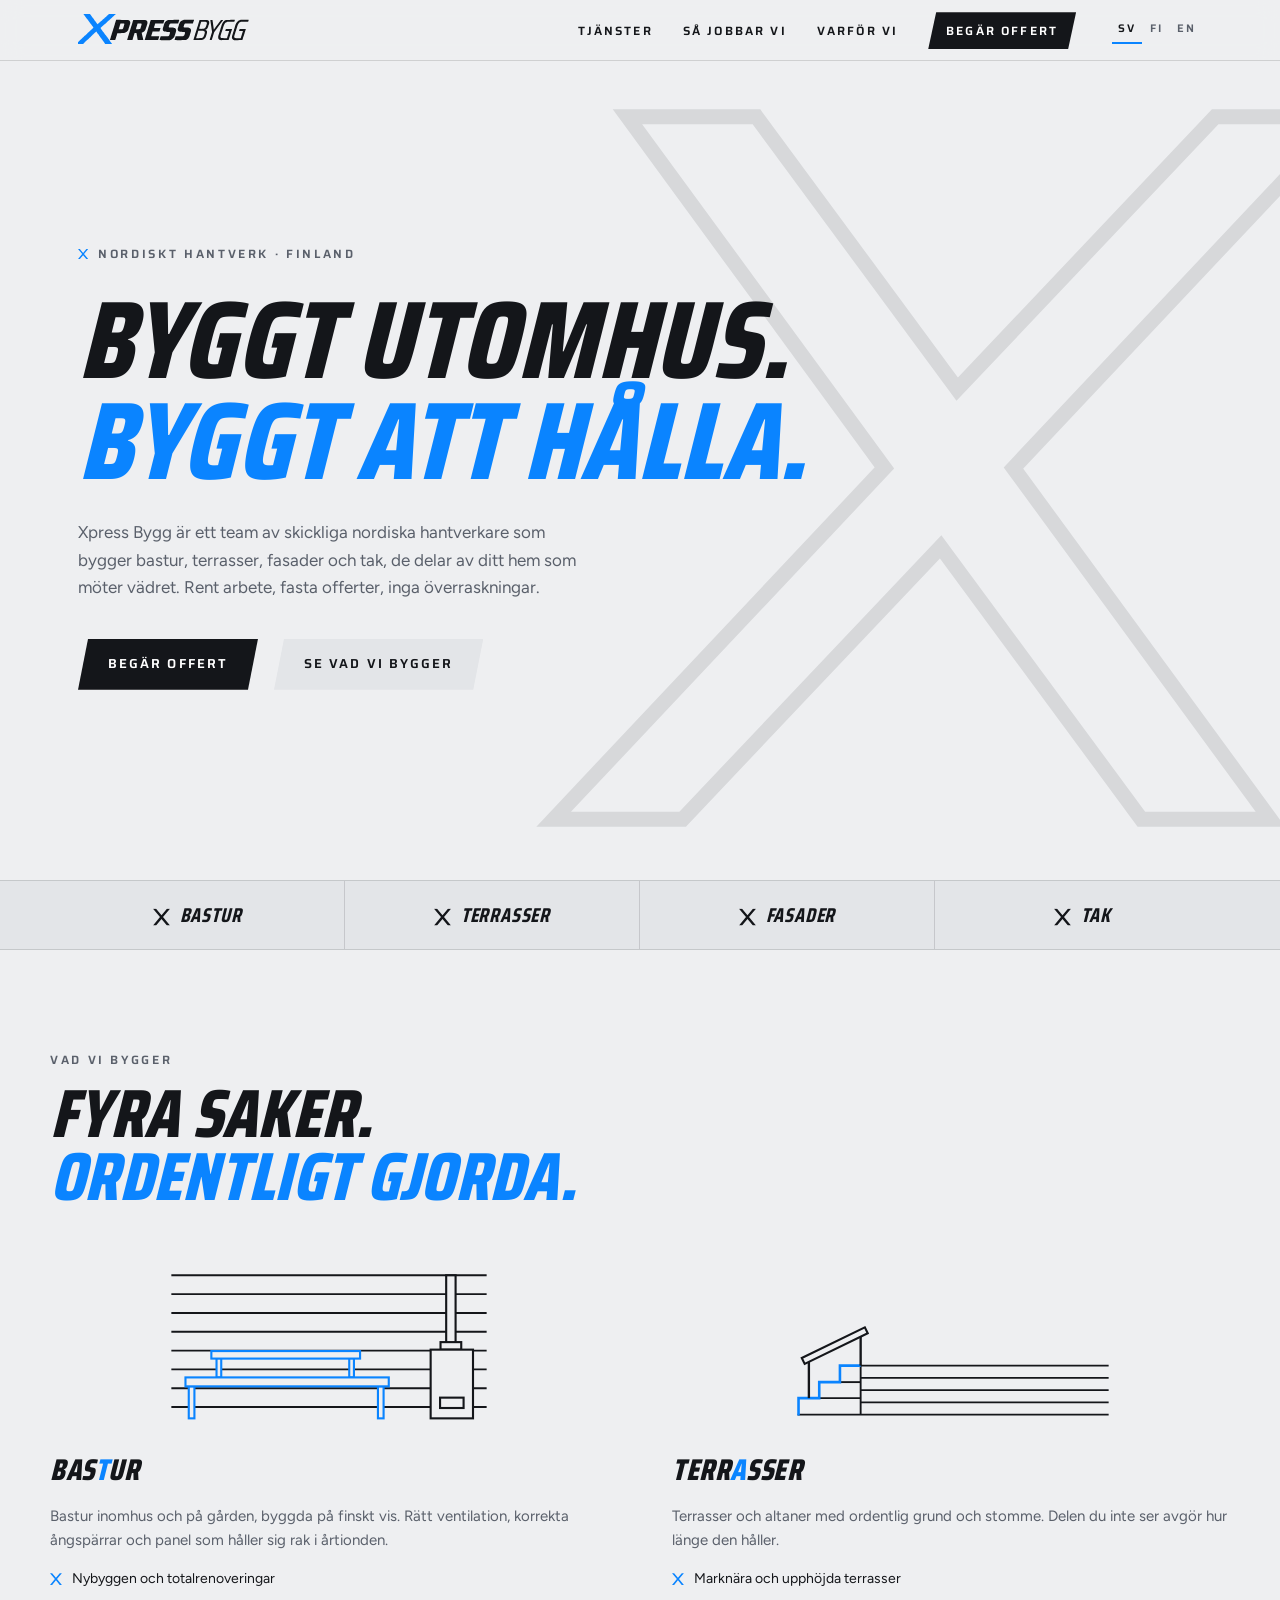
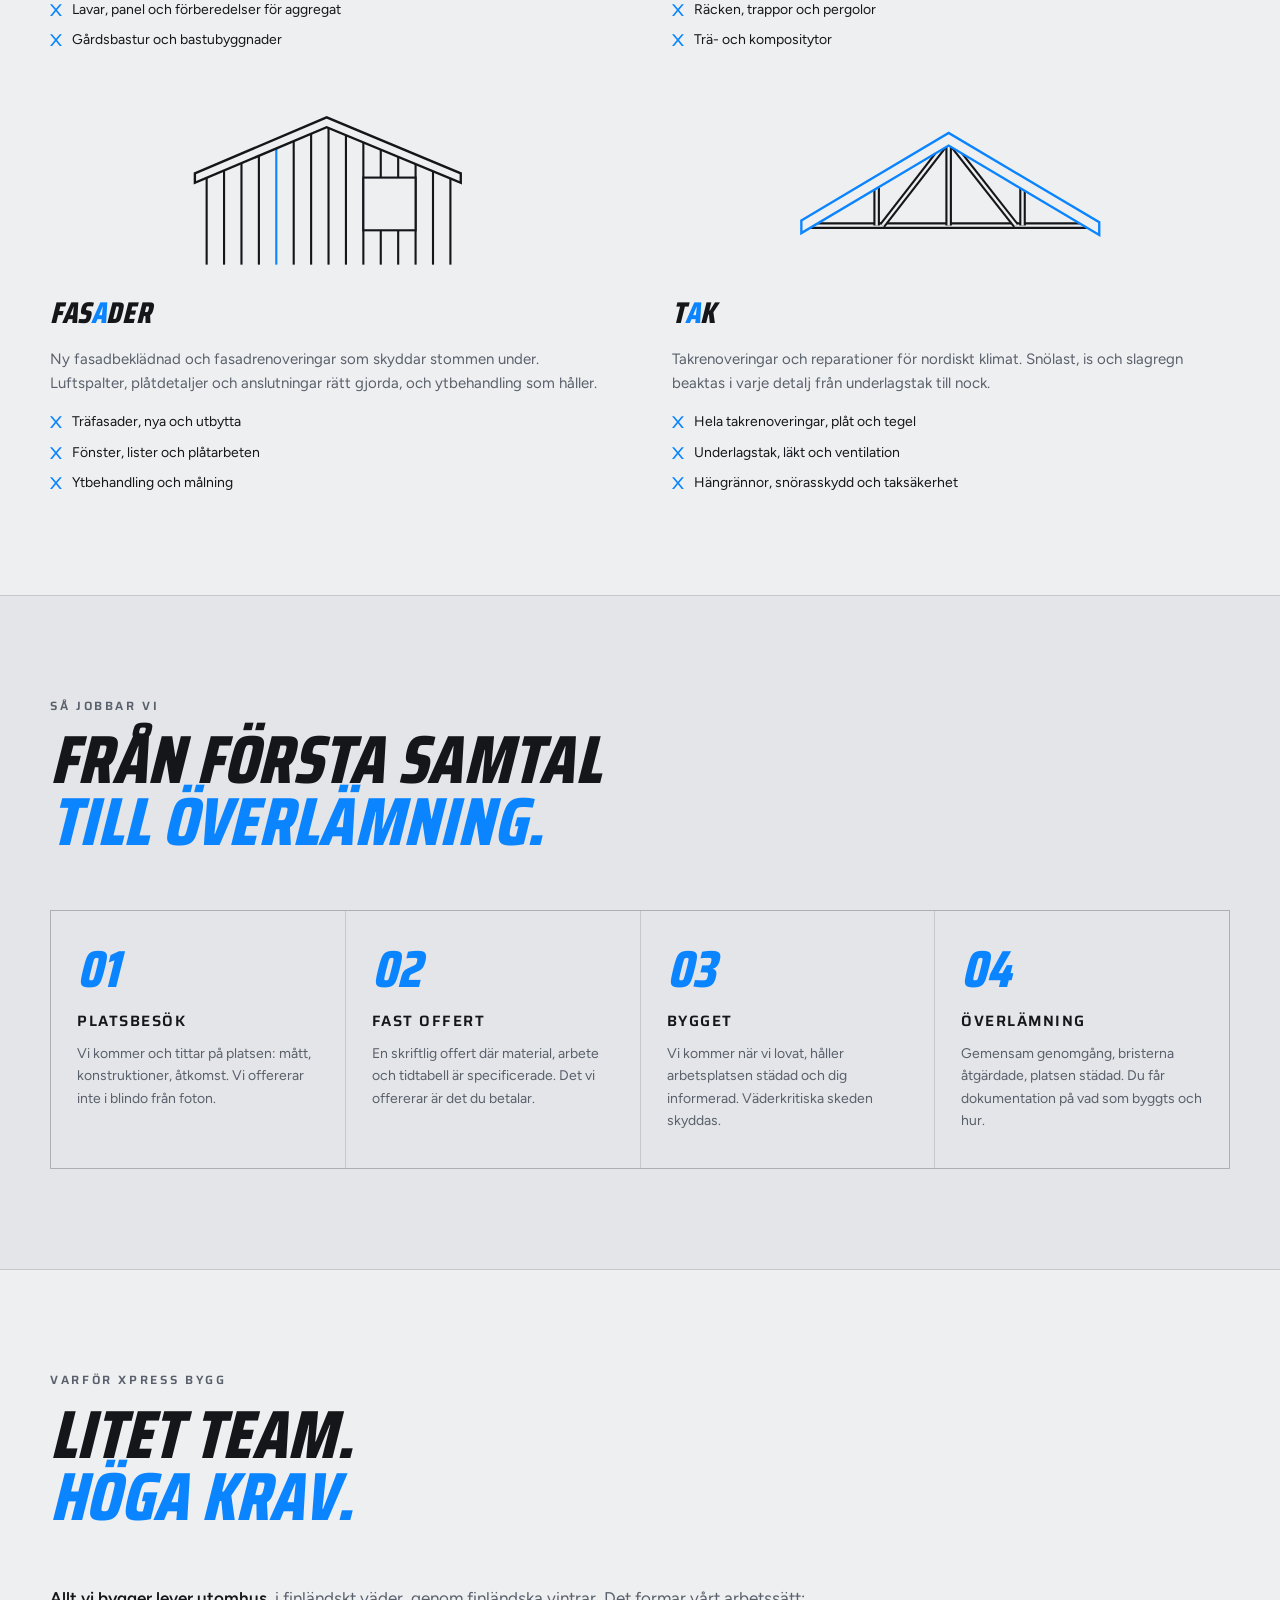
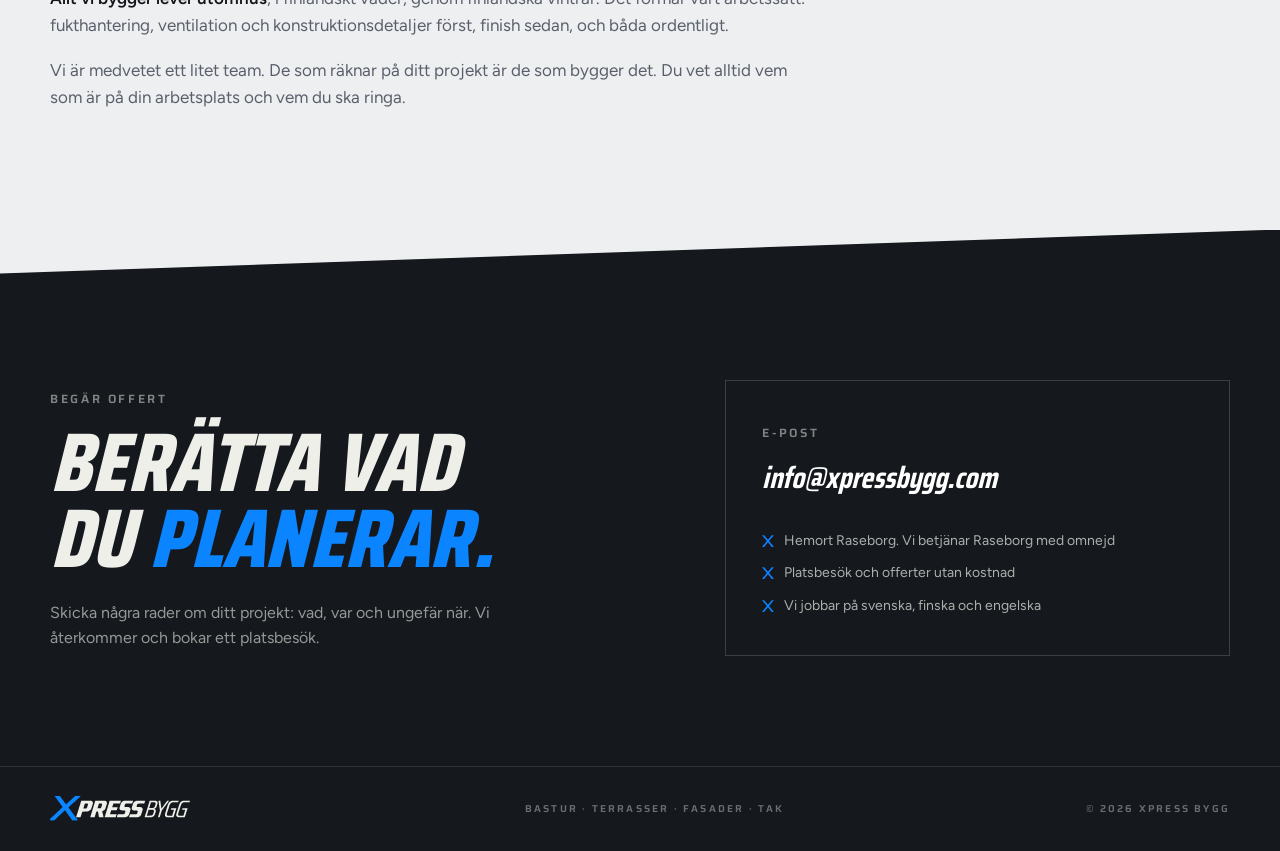
==== commit 4809917a: "New logo in header, footer and link preview Co-Authored-By: Claude Opus 5.5 <noreply@anthropic.com> " ====
--- a/index.html
+++ b/index.html
@@ -81,14 +81,7 @@
   padding:14px 28px;
 }
 .brand{display:flex;align-items:center;gap:7px;text-decoration:none;color:var(--ink)}
-.brand-x{height:24px;width:24px;flex-shrink:0;overflow:visible}
-.brand-word{
-  font-family:'Saira Condensed',sans-serif;font-style:italic;
-  font-size:24px;line-height:1;letter-spacing:.02em;text-transform:uppercase;
-  white-space:nowrap;display:flex;align-items:baseline;gap:6px;
-}
-.brand-word b{font-weight:800;font-style:italic}
-.brand-word i{font-weight:600;font-style:italic;letter-spacing:.14em}
+.logo{display:block;height:32px;width:auto}
 nav ul{display:flex;gap:30px;list-style:none;align-items:center}
 nav a{
   font-family:'Saira',sans-serif;font-weight:600;font-size:12px;
@@ -294,7 +287,7 @@
 @media(max-width:520px){
   .steps{grid-template-columns:1fr}
   .nav-inner{padding:12px 16px}
-  .brand svg{height:22px}
+  .logo{height:26px}
 }
 </style>
 </head>
@@ -306,15 +299,16 @@
     <g id="xglyph">
       <polygon points="18,0 50,38 82,0 100,0 59,49 100,98 82,98 50,60 18,98 0,98 41,49 0,0"/>
     </g>
+    <symbol id="logo" viewBox="15 13 1297 240">
+      <path fill="var(--accent)" d="M17.9 251.0C17.6 250.8 17.3 250.4 17.3 250.2C17.3 249.7 32.2 235.1 48.8 219.4C54.9 213.6 60.4 208.3 61.2 207.5C61.9 206.7 62.8 205.9 63.1 205.8C63.4 205.6 64.9 204.3 66.4 202.8C73.3 196.3 80.1 189.9 82.7 187.5C84.2 186.1 88.2 182.3 91.5 179.2C94.8 176.0 98.4 172.7 99.5 171.7C102.1 169.2 108.5 163.2 122.5 149.8C126.0 146.5 130.0 142.7 131.3 141.5C136.8 136.5 143.6 130.1 144.7 128.8L145.7 127.7L144.5 125.8C143.8 124.8 142.5 122.9 141.5 121.7C140.6 120.4 138.9 118.2 137.9 116.6C136.8 115.1 134.9 112.4 133.6 110.6C132.3 108.8 130.3 106.1 129.2 104.7C128.1 103.2 123.5 97.1 119.1 91.1C111.9 81.4 106.3 73.8 103.4 69.8C102.8 69.1 101.5 67.3 100.3 65.8C99.2 64.4 96.3 60.5 93.9 57.3C91.5 54.1 87.8 49.2 85.7 46.4C83.6 43.6 80.9 40.1 79.8 38.6C78.6 37.1 77.1 35.1 76.4 34.2C75.7 33.3 73.6 30.4 71.7 27.8C69.7 25.2 67.3 22.0 66.2 20.5C63.9 17.5 63.4 16.2 64.3 15.7C64.7 15.5 73.3 15.3 88.1 15.3C109.7 15.3 111.3 15.4 111.9 15.9C112.6 16.5 119.8 26.1 133.5 44.7C137.2 49.7 140.8 54.5 141.5 55.4C142.3 56.4 143.4 57.9 144.0 58.8C144.6 59.8 146.3 62.0 147.6 63.8C149.0 65.7 150.5 67.8 151.1 68.5C153.3 71.5 156.8 76.3 158.7 78.8C164.0 85.9 166.9 89.9 167.8 91.1C169.0 92.7 175.0 100.8 176.0 102.0C177.0 103.2 176.6 103.5 187.0 94.2C189.3 92.1 193.0 88.9 195.2 86.8C199.9 82.5 209.4 74.1 213.2 70.9C214.6 69.6 217.0 67.5 218.3 66.2C219.7 64.8 222.1 62.7 223.7 61.3C225.2 60.0 227.4 58.0 228.4 57.0C229.5 56.0 230.6 55.0 231.0 54.9C231.4 54.7 231.7 54.5 231.7 54.3C231.7 54.2 233.4 52.5 235.6 50.6C237.7 48.7 241.0 45.7 242.9 43.9C244.7 42.1 246.8 40.2 247.5 39.6C248.2 39.1 251.8 35.8 255.5 32.4C261.3 26.9 266.6 22.1 272.3 17.1L274.1 15.5L298.9 15.5C318.1 15.5 323.8 15.6 323.9 15.9C324.1 16.4 320.6 20.2 317.9 22.5C316.8 23.4 314.0 26.0 311.7 28.2C307.6 32.1 303.8 35.5 293.8 44.7C291.1 47.1 287.4 50.5 285.7 52.2C283.9 53.8 281.2 56.3 279.7 57.7C278.1 59.0 276.3 60.7 275.7 61.3C275.0 62.0 273.2 63.6 271.7 65.0C270.1 66.3 268.3 68.0 267.6 68.7C266.9 69.3 265.3 70.8 264.0 72.0C262.6 73.2 261.0 74.7 260.3 75.4C259.7 76.0 257.8 77.7 256.2 79.2C254.5 80.6 250.4 84.4 247.0 87.5C237.6 96.1 235.3 98.2 229.6 103.2C226.8 105.7 222.1 109.9 219.3 112.4C216.5 115.0 212.5 118.5 210.5 120.3C204.7 125.5 199.9 129.9 199.2 130.6C198.6 131.3 198.6 131.3 200.1 133.6C200.9 134.8 203.4 138.3 205.7 141.4C209.9 147.1 212.0 149.9 219.8 160.6C229.2 173.4 233.5 179.2 234.8 181.0C235.5 181.8 237.8 185.0 240.0 188.0C248.3 199.4 250.9 202.9 253.5 206.2C255.0 208.1 257.0 210.7 257.9 212.1C258.9 213.4 260.7 215.9 261.9 217.6C263.2 219.3 264.9 221.7 265.8 222.9C266.7 224.2 269.4 228.0 272.0 231.4C274.5 234.8 277.8 239.5 279.5 241.8C281.2 244.1 282.9 246.6 283.4 247.3C285.1 249.4 285.4 250.2 284.8 250.8C284.3 251.3 281.6 251.3 260.0 251.3C239.1 251.3 235.5 251.3 234.7 250.8C234.2 250.6 233.3 249.6 232.7 248.6C232.1 247.6 231.0 245.9 230.1 244.8C229.3 243.7 228.2 242.2 227.7 241.5C224.8 237.3 214.4 222.9 213.2 221.3C212.4 220.3 211.2 218.6 210.5 217.5C209.7 216.4 208.1 214.0 206.7 212.2C199.3 202.2 195.4 196.8 192.9 193.3C192.0 191.8 189.9 189.0 188.3 186.9C183.9 180.9 182.8 179.3 181.0 176.8C180.1 175.5 179.2 174.3 179.0 174.1C178.8 174.0 177.3 172.0 175.8 169.7C174.3 167.4 172.2 164.4 171.1 163.0C170.0 161.6 168.8 159.9 168.3 159.3C167.9 158.6 167.3 157.9 167.0 157.8C166.7 157.7 165.8 158.4 164.7 159.4C163.7 160.4 159.9 164.0 156.3 167.3C152.8 170.7 147.6 175.6 144.9 178.1C142.1 180.7 137.9 184.7 135.5 187.0C133.1 189.3 126.1 196.0 119.8 202.0C113.6 207.9 106.2 215.0 103.5 217.7C100.8 220.3 97.9 223.0 97.2 223.7C95.8 224.8 82.0 238.1 77.8 242.2C76.6 243.5 74.7 245.3 73.7 246.2C72.7 247.1 71.3 248.5 70.6 249.3C69.9 250.1 68.9 250.8 68.5 251.0C67.3 251.5 18.7 251.4 17.9 251.0Z"/>
+      <path fill="currentColor" d="M661.0 222.1C652.0 221.9 642.1 221.2 641.8 220.9C641.4 220.6 641.8 219.2 643.2 214.8C648.0 199.9 650.1 193.8 650.4 193.4C650.7 193.1 652.2 193.1 656.7 193.3C665.1 193.8 703.1 193.8 705.5 193.3C708.9 192.7 712.4 190.4 713.6 188.0C714.0 187.4 715.1 184.3 716.0 181.1C717.0 178.0 718.2 173.9 718.9 172.0C720.9 165.9 720.3 163.3 716.6 161.7C714.9 160.9 714.4 160.9 702.0 160.6C684.9 160.3 680.9 159.7 674.1 156.2C670.5 154.4 666.7 148.8 666.0 144.3C665.5 141.7 665.8 136.2 666.5 133.7C667.2 131.3 668.9 125.7 670.6 120.1C671.4 117.7 672.0 115.5 672.0 115.3C672.0 115.0 672.7 112.5 673.6 109.6C674.5 106.8 675.8 102.9 676.3 101.0C679.0 92.6 681.7 88.0 687.7 82.0C691.3 78.4 692.6 77.4 697.4 74.7C698.8 74.0 703.3 72.4 708.0 70.9L710.5 70.2L742.2 70.1C775.5 69.9 789.2 70.3 789.6 71.2C789.7 71.5 789.4 72.8 788.9 74.1C788.4 75.4 787.7 77.5 787.4 78.7C787.0 79.9 785.8 83.5 784.7 86.7C783.5 89.9 782.3 93.5 781.9 94.7L781.1 96.8L778.1 96.8C776.5 96.8 764.8 96.7 752.2 96.5C736.4 96.3 728.4 96.4 726.7 96.6C722.8 97.2 719.1 99.3 717.0 102.3C716.5 103.0 715.5 105.5 714.7 107.8C714.0 110.2 712.8 113.9 712.1 116.0C711.2 118.9 710.9 120.4 710.9 122.2C710.8 124.5 710.9 124.7 712.0 125.8C713.8 127.7 714.8 127.8 729.8 127.8C742.0 127.9 743.5 127.9 746.7 128.6C751.8 129.6 753.2 130.1 756.2 131.6C762.0 134.5 764.9 138.1 765.9 143.4C767.1 149.8 766.0 154.9 758.8 177.2C757.4 181.6 756.0 186.1 755.6 187.3C753.3 195.3 751.9 198.4 748.8 202.8C744.5 209.0 738.8 214.1 732.1 217.4C727.2 219.9 722.1 221.4 717.0 222.0C714.3 222.3 670.9 222.4 661.0 222.1ZM771.2 222.1C770.1 222.1 765.9 221.9 761.8 221.7C757.8 221.5 754.4 221.2 754.2 221.0C753.8 220.6 755.1 216.2 759.8 202.0C761.2 197.5 762.6 193.6 762.9 193.4C763.2 192.9 764.2 192.9 769.6 193.3C777.1 193.8 814.6 193.8 817.4 193.3C821.9 192.6 826.0 189.5 827.3 186.1C828.4 182.9 831.4 173.4 832.3 170.0C833.1 166.9 833.1 166.8 832.5 165.3C831.8 163.5 830.6 162.4 828.2 161.5C826.7 161.0 824.8 160.9 813.7 160.7C806.6 160.5 799.9 160.2 798.8 160.0C790.7 158.5 785.2 156.2 782.3 153.1C780.2 150.8 778.4 147.2 778.0 144.3C777.8 143.1 777.7 140.7 777.8 138.9C778.0 135.1 777.8 135.7 786.7 107.7C787.4 105.4 788.0 103.3 788.0 103.1C788.0 102.3 789.7 97.6 791.1 94.5C793.8 88.6 797.0 84.2 801.6 80.2C807.4 75.2 812.9 72.6 822.0 70.6C825.1 69.9 825.7 69.9 857.2 69.9C891.4 70.0 899.8 70.2 900.3 71.0C900.5 71.3 900.4 71.9 900.1 72.6C899.5 74.2 897.7 79.1 897.2 81.0C896.3 83.9 891.9 96.5 891.7 96.8C891.5 96.9 886.1 96.9 879.6 96.7C873.1 96.6 860.7 96.5 852.0 96.6L836.2 96.9L834.2 97.7C831.7 98.8 829.4 100.8 828.3 102.9C827.3 104.6 825.3 110.6 822.5 119.6C821.6 122.7 821.9 124.6 823.7 126.2C825.4 127.7 826.5 127.8 841.0 128.0C856.4 128.3 859.1 128.6 865.3 130.8C876.2 134.8 880.0 143.0 877.0 155.6C876.0 159.8 874.9 163.4 871.6 173.6C870.7 176.4 870.0 178.9 870.0 179.1C870.0 179.7 866.1 191.7 864.8 195.2C863.0 200.0 859.8 205.0 856.1 208.9C849.7 215.5 843.6 218.9 833.7 221.5C831.7 222.1 828.6 222.1 802.3 222.2C786.3 222.2 772.3 222.2 771.2 222.1ZM1101.3 222.2C1101.1 222.1 1099.7 221.9 1098.3 221.7C1092.5 220.7 1086.9 217.1 1084.5 212.9C1082.2 208.7 1081.6 206.6 1081.4 201.5C1081.2 196.3 1081.8 192.7 1083.7 186.0C1084.3 184.1 1084.9 181.8 1085.2 180.8C1085.4 179.9 1086.4 176.9 1087.3 174.2C1088.2 171.4 1089.1 168.6 1089.3 168.0C1089.5 167.4 1090.2 165.1 1090.8 163.0C1091.5 160.9 1092.9 156.5 1093.8 153.3C1096.0 146.2 1096.4 144.9 1098.0 139.8C1100.3 132.5 1101.0 130.2 1101.0 129.8C1101.0 129.4 1101.2 128.8 1103.0 123.2C1103.5 121.5 1104.8 117.5 1105.9 114.2C1107.9 107.6 1111.8 97.9 1113.4 95.0C1116.3 89.8 1119.6 85.4 1122.7 82.4C1128.2 77.0 1132.6 74.3 1140.0 71.8L1144.8 70.2L1169.5 70.1C1193.9 69.9 1205.9 70.3 1206.4 71.1C1206.5 71.3 1206.2 72.6 1205.8 74.0C1203.6 80.6 1202.3 84.2 1202.0 84.5C1201.8 84.7 1192.4 84.8 1176.2 84.8C1151.0 84.8 1150.8 84.8 1148.3 85.6C1144.9 86.5 1141.1 88.1 1139.7 89.2C1139.0 89.6 1138.3 90.0 1138.1 90.0C1137.3 90.0 1132.3 95.4 1130.3 98.3C1128.3 101.4 1127.5 102.9 1125.4 108.2C1123.8 112.2 1119.9 123.7 1118.8 127.8C1118.3 129.5 1116.5 135.1 1114.8 140.3C1113.1 145.6 1111.4 151.0 1110.9 152.5C1109.4 157.4 1104.9 171.1 1103.1 176.5C1100.8 183.6 1098.6 191.9 1098.4 194.9C1098.1 199.0 1100.1 203.8 1102.9 205.4C1103.5 205.8 1105.0 206.4 1106.2 206.8C1108.4 207.5 1109.0 207.5 1127.2 207.6C1141.4 207.6 1146.0 207.6 1146.6 207.2C1147.3 206.9 1147.7 206.0 1148.7 203.0C1149.5 200.9 1150.4 197.8 1150.9 196.0C1152.1 191.3 1152.1 191.2 1154.1 185.5C1155.1 182.6 1156.6 177.9 1157.5 175.2C1159.4 168.8 1162.1 160.2 1163.1 157.1C1163.7 155.4 1163.8 154.6 1163.6 154.4C1163.3 154.1 1158.6 154.0 1149.1 154.0C1137.3 154.0 1135.0 153.9 1134.8 153.5C1134.6 153.1 1137.1 145.0 1138.8 140.5L1139.5 138.5L1146.5 138.3C1150.4 138.2 1160.6 138.1 1169.2 138.0C1186.6 138.0 1186.6 138.0 1185.7 139.9C1185.3 140.8 1184.9 141.9 1184.3 144.5C1183.9 146.4 1179.1 161.0 1170.8 186.2C1169.7 189.7 1168.3 193.8 1167.8 195.5C1166.1 201.3 1163.9 208.2 1162.0 214.1C1160.9 217.3 1160.0 220.2 1160.0 220.5C1160.0 220.7 1159.8 221.1 1159.6 221.2C1159.4 221.4 1154.6 221.6 1149.0 221.7C1136.3 222.0 1102.0 222.3 1101.3 222.2ZM1202.3 222.0C1194.5 220.8 1188.4 216.3 1186.0 210.1C1185.1 207.8 1184.3 203.3 1184.3 200.7C1184.3 196.2 1187.3 184.0 1191.0 173.5C1191.5 172.0 1192.9 167.6 1194.1 163.7C1195.3 159.7 1197.1 154.1 1198.0 151.2C1199.9 145.2 1200.4 143.7 1202.3 136.7C1203.0 134.0 1204.4 129.6 1205.3 126.8C1206.2 124.1 1207.2 120.9 1207.5 119.8C1208.8 115.4 1211.4 107.9 1212.9 103.8C1217.8 91.0 1222.8 84.0 1231.3 77.7C1234.8 75.2 1237.1 73.9 1241.5 72.5C1248.8 69.9 1247.9 70.0 1276.0 70.0C1304.1 70.0 1310.3 70.2 1310.6 70.9C1310.7 71.2 1310.6 71.7 1310.4 72.0C1310.2 72.4 1309.2 75.0 1308.3 77.9C1307.4 80.8 1306.4 83.6 1306.1 84.0L1305.7 84.9L1282.1 84.7C1256.6 84.6 1254.4 84.7 1249.0 86.2C1242.3 88.2 1237.4 91.9 1233.5 98.2C1231.4 101.6 1231.1 102.2 1229.3 106.3C1227.6 110.5 1227.2 111.7 1222.3 126.7C1220.6 131.9 1218.7 137.7 1218.1 139.6C1217.5 141.5 1217.0 143.2 1217.0 143.5C1217.0 143.9 1216.4 145.8 1212.5 157.8C1211.2 162.0 1209.9 166.2 1209.7 167.0C1209.4 167.8 1208.1 172.1 1206.7 176.5C1202.2 190.2 1201.3 194.2 1201.9 198.1C1202.6 202.5 1204.9 205.3 1208.9 206.6C1212.8 207.9 1216.7 208.1 1233.7 207.9C1248.0 207.7 1249.6 207.6 1250.1 207.1C1250.4 206.8 1251.1 205.1 1251.6 203.3C1253.2 198.4 1257.5 184.6 1259.0 180.0C1259.7 177.7 1261.3 172.6 1262.5 168.7C1263.6 164.7 1265.1 160.0 1265.7 158.3C1266.3 156.5 1266.7 154.8 1266.5 154.5C1266.4 154.1 1264.6 154.0 1252.4 154.0C1243.2 154.0 1238.3 153.9 1238.2 153.7C1238.0 153.5 1238.4 152.0 1238.9 150.4C1239.8 148.0 1242.1 140.6 1242.5 139.1C1242.6 138.8 1243.0 138.5 1243.5 138.3C1244.0 138.1 1253.1 138.0 1266.3 138.0C1290.8 138.1 1289.6 137.9 1288.6 140.3C1287.9 141.9 1283.0 157.1 1283.0 157.6C1283.0 157.8 1281.3 163.2 1279.2 169.6C1275.7 180.2 1272.3 190.7 1268.5 202.5C1267.7 205.1 1267.0 207.4 1267.0 207.7C1267.0 208.0 1266.6 209.5 1266.1 211.1C1265.5 212.6 1264.6 215.4 1264.0 217.3C1263.4 219.3 1262.7 221.0 1262.6 221.2C1262.2 221.6 1251.3 221.9 1225.8 222.1C1212.4 222.2 1203.7 222.2 1202.3 222.0ZM269.1 221.1C269.0 220.9 269.1 220.1 269.4 219.4C270.6 216.5 273.7 207.1 275.3 201.5C276.3 197.8 277.5 193.7 279.5 187.3C280.4 184.7 281.5 181.1 282.0 179.3C282.6 177.6 283.5 174.7 284.0 173.0C284.6 171.3 285.7 167.7 286.5 165.2C287.7 161.1 289.0 157.2 292.2 147.2C292.6 145.8 293.0 144.3 293.0 144.0C293.0 143.7 294.1 140.3 295.4 136.3C296.7 132.4 297.9 128.7 298.0 128.2C298.4 126.8 301.1 117.9 305.5 104.2C308.4 94.9 308.5 94.5 309.0 92.4C309.3 90.7 309.7 89.3 312.2 81.7C312.8 79.7 313.8 76.6 314.3 74.7C314.9 72.7 315.7 70.9 315.9 70.6C316.4 70.0 318.6 70.0 359.1 70.1L401.8 70.2L405.0 71.1C414.0 73.5 417.4 75.9 420.3 81.7C422.1 85.2 422.5 87.3 422.2 92.3C422.0 97.0 421.6 98.7 418.2 109.3C417.1 113.1 415.8 117.0 415.5 118.0C415.2 119.0 413.6 124.4 411.8 130.0C410.0 135.6 408.4 140.9 408.2 141.7C407.2 145.1 404.2 150.2 401.1 153.9C394.1 162.2 385.5 166.9 373.7 169.1C370.1 169.7 368.0 169.8 347.6 170.0L325.3 170.2L324.3 173.0C323.8 174.6 322.4 179.2 321.2 183.3C320.0 187.5 318.3 192.9 317.5 195.3C316.7 197.8 315.5 201.8 314.7 204.2C310.3 218.4 309.3 221.3 308.8 221.5C308.5 221.6 299.5 221.7 288.8 221.7C271.5 221.7 269.3 221.6 269.1 221.1ZM398.4 221.1C398.3 220.8 398.5 219.9 398.8 219.0C399.0 218.2 399.7 216.2 400.2 214.5C400.7 212.8 401.6 209.8 402.2 207.8C402.9 205.8 403.7 203.0 404.2 201.7C407.1 192.0 408.0 189.3 408.5 187.5C408.8 186.4 409.6 183.6 410.4 181.3C411.1 179.0 411.8 176.7 412.0 176.2C412.6 174.2 416.3 161.8 417.1 159.2C417.6 157.7 418.6 154.2 419.4 151.5C420.3 148.7 421.7 144.2 422.6 141.3C425.0 134.2 425.0 134.2 425.0 133.7C425.0 133.2 426.2 129.4 428.5 121.8C430.0 117.2 430.5 115.7 432.8 108.0C434.7 101.9 436.9 94.8 439.3 87.2C440.0 85.0 440.8 82.3 441.0 81.3C441.7 78.4 444.0 71.2 444.5 70.7C444.9 70.3 450.5 70.2 487.3 70.2C526.6 70.2 529.7 70.2 532.3 70.8C538.8 72.1 542.9 74.0 545.9 77.0C549.3 80.4 551.0 85.1 551.0 91.3C551.0 96.2 549.9 100.4 544.5 117.0C541.5 126.1 540.5 129.3 539.3 133.5C537.6 139.6 535.0 145.9 532.1 150.5C531.6 151.2 529.5 153.5 527.5 155.5C522.5 160.4 518.4 162.7 511.2 164.8C509.7 165.2 508.4 165.8 508.2 166.1C507.8 166.7 510.5 180.0 513.6 192.8C514.4 195.8 515.4 200.2 516.0 202.7C516.6 205.1 517.5 209.0 518.0 211.2C519.7 218.5 520.1 220.6 519.9 221.1C519.7 221.6 517.6 221.7 499.0 221.7L478.3 221.7L478.0 220.9C477.6 219.9 474.4 201.7 474.0 197.8C473.8 196.2 473.5 194.2 473.3 193.5C473.2 192.8 472.7 190.4 472.3 188.3C472.0 186.2 471.5 183.8 471.3 183.0C470.9 180.7 469.8 174.5 469.3 171.6C469.0 169.4 468.8 169.0 468.2 168.8C467.8 168.7 464.6 168.8 461.0 168.9L454.6 169.2L452.8 174.7C451.8 177.7 450.6 181.7 450.0 183.7C449.4 185.6 448.0 189.9 446.9 193.3C445.8 196.7 444.7 200.2 444.5 201.0C443.8 203.4 442.3 208.1 441.8 209.5C441.6 210.2 441.2 211.7 441.0 212.7C440.2 216.4 438.6 221.0 438.0 221.3C437.6 221.5 430.1 221.7 418.0 221.7C400.5 221.7 398.6 221.6 398.4 221.1ZM530.6 221.4C530.2 221.0 530.3 220.2 531.9 215.4C533.9 209.0 533.8 209.3 535.5 203.3C536.4 200.5 537.6 196.4 538.3 194.2C539.0 192.0 539.8 189.5 540.0 188.7C540.5 186.7 542.5 180.3 546.9 166.2C548.0 162.7 549.6 157.5 550.5 154.7C553.6 144.4 554.4 141.8 555.4 139.0C555.9 137.4 556.6 135.1 556.8 133.8C557.1 132.5 558.1 129.2 559.1 126.3C560.0 123.5 560.8 120.7 561.0 120.2C561.1 119.6 562.1 116.3 563.2 112.8C564.2 109.4 566.2 102.8 567.5 98.2C568.8 93.6 570.6 87.6 571.4 84.8C572.3 82.1 573.0 79.3 573.2 78.7C573.6 76.2 575.4 71.0 575.9 70.6C576.3 70.2 585.6 70.2 624.6 70.1C651.1 70.1 674.1 70.1 675.6 70.2C678.1 70.4 678.3 70.5 678.3 71.1C678.3 71.8 677.2 75.7 673.9 86.0C672.9 89.0 671.8 92.6 671.4 93.9C671.0 95.2 670.5 96.4 670.3 96.5C670.1 96.7 656.5 96.7 640.1 96.7C609.9 96.6 609.0 96.6 609.0 97.8C609.0 98.1 608.5 99.9 607.8 101.9C607.1 103.9 606.2 106.8 605.8 108.3C605.4 109.9 604.6 112.8 603.9 114.8C600.7 124.6 599.3 129.2 599.3 129.7C599.3 130.2 600.2 130.3 606.8 130.5C610.8 130.6 621.9 130.6 631.3 130.5C646.0 130.4 648.4 130.4 648.6 130.9C648.7 131.3 648.2 133.8 647.7 135.2C647.5 135.5 646.9 137.5 646.2 139.5C642.8 150.3 640.6 156.9 640.1 157.4C639.9 157.6 630.6 157.8 615.0 157.9C601.3 158.0 590.1 158.1 590.1 158.1C589.8 158.4 588.5 162.1 587.5 165.5C585.6 171.7 584.8 174.3 583.3 178.8C582.6 181.2 581.8 183.6 581.6 184.2C581.5 184.7 581.0 186.4 580.5 188.0C579.3 191.7 579.1 193.0 579.7 193.0C580.0 193.0 593.4 193.0 609.6 193.0C635.3 193.0 639.0 193.0 639.2 193.5C639.5 194.3 638.5 198.3 635.8 206.5C634.6 210.2 632.1 218.7 631.8 219.9C631.7 220.5 631.3 221.2 631.0 221.3C630.3 221.7 530.9 221.8 530.6 221.4ZM895.5 221.2C895.4 220.9 895.9 218.8 896.6 216.4C897.4 214.1 898.7 209.9 899.5 207.2C900.4 204.4 901.3 201.3 901.7 200.3C902.0 199.3 902.5 197.5 902.8 196.3C903.1 195.1 904.0 192.4 904.7 190.2C905.4 188.0 906.3 185.1 906.7 183.8C907.1 182.5 908.3 178.6 909.5 175.0C911.4 169.0 914.3 159.9 915.5 156.3C915.7 155.5 916.8 152.0 918.0 148.5C919.1 145.0 920.4 140.7 920.9 139.0C921.7 136.1 922.9 132.4 926.1 122.2C926.8 120.1 928.4 114.6 929.8 109.9C931.2 105.2 932.9 99.8 933.5 97.8C934.2 95.8 935.2 92.2 935.9 89.8C936.5 87.5 937.5 83.9 938.2 81.8C938.8 79.8 939.8 76.5 940.4 74.5L941.5 70.8L966.8 70.6C995.1 70.3 997.4 70.4 1002.5 72.1C1006.4 73.4 1008.0 74.3 1010.0 76.6C1014.1 81.0 1015.6 87.2 1014.3 94.1C1014.0 96.0 1013.3 98.7 1012.9 100.1C1012.4 101.4 1011.4 104.8 1010.5 107.5C1009.6 110.2 1008.5 113.6 1008.0 115.0C1007.5 116.4 1006.9 118.2 1006.7 119.0C1005.6 122.7 1004.5 125.7 1003.6 127.5C1003.0 128.6 1002.3 130.0 1002.1 130.5C1001.3 132.1 997.8 136.1 995.9 137.8C993.7 139.7 989.9 141.8 985.6 143.6C984.3 144.2 984.6 144.6 986.7 145.4C989.1 146.3 992.2 148.2 993.9 149.7C997.8 153.3 999.2 160.9 997.5 168.3C996.7 171.5 991.5 188.7 990.7 190.8C990.5 191.2 990.0 192.7 989.5 194.1C988.3 197.7 985.5 203.4 983.8 205.7C981.7 208.4 977.7 212.4 975.2 214.1C972.8 215.9 967.9 218.3 965.2 219.3C958.5 221.6 957.0 221.7 924.1 221.7C899.3 221.7 895.6 221.6 895.5 221.2ZM1017.5 221.2C1017.4 221.0 1017.7 219.6 1018.1 218.3C1018.6 216.9 1019.0 215.3 1019.1 214.7C1019.4 213.5 1022.0 205.0 1024.5 197.5C1025.3 195.1 1026.4 191.6 1027.0 189.7C1029.6 180.9 1033.4 168.8 1034.6 165.2C1035.6 162.3 1035.1 155.0 1033.5 146.2C1033.2 144.7 1032.8 142.0 1032.5 140.2C1032.2 138.3 1031.8 135.6 1031.5 134.0C1031.2 132.4 1030.8 129.4 1030.5 127.3C1030.2 125.2 1029.8 122.1 1029.5 120.5C1029.3 118.9 1028.8 115.6 1028.5 113.3C1028.2 111.0 1027.8 107.9 1027.5 106.3C1025.1 91.0 1022.5 71.6 1022.8 71.0C1023.2 70.5 1038.5 70.6 1038.9 71.1C1039.3 71.5 1039.9 76.0 1041.2 86.3C1041.4 88.4 1041.9 92.0 1042.2 94.2C1042.5 96.4 1042.8 99.5 1043.0 101.2C1043.2 102.8 1043.5 104.9 1043.7 105.8C1043.9 106.8 1044.3 109.8 1044.7 112.7C1045.4 118.4 1045.8 121.0 1046.5 125.5C1046.8 127.1 1047.2 130.3 1047.5 132.5C1048.6 141.2 1048.8 142.3 1049.2 142.3C1049.4 142.3 1050.2 141.5 1050.9 140.5C1051.6 139.5 1053.3 137.2 1054.6 135.4C1056.0 133.6 1058.0 130.8 1059.1 129.2C1060.2 127.6 1062.4 124.6 1064.0 122.5C1065.6 120.5 1067.6 117.8 1068.5 116.5C1069.3 115.2 1071.1 112.7 1072.4 111.0C1073.8 109.2 1075.9 106.4 1077.2 104.6C1078.5 102.9 1080.4 100.3 1081.5 98.8C1082.5 97.3 1083.7 95.8 1084.0 95.4C1084.3 95.1 1084.8 94.4 1085.1 93.8C1085.5 93.3 1089.5 87.8 1094.1 81.8L1102.3 70.7L1110.5 70.7C1117.1 70.7 1118.7 70.8 1118.9 71.1C1119.1 71.6 1118.7 72.1 1110.7 82.6C1107.5 86.8 1104.0 91.4 1102.9 92.9C1101.8 94.5 1100.1 96.6 1099.3 97.8C1098.4 98.9 1096.7 101.2 1095.5 102.8C1094.4 104.5 1092.4 107.1 1091.1 108.7C1089.9 110.3 1088.0 112.7 1087.0 114.1C1084.7 117.3 1081.9 121.1 1076.0 128.8C1073.5 132.1 1070.9 135.6 1070.2 136.6C1069.5 137.7 1067.0 141.1 1064.6 144.3C1062.2 147.5 1059.4 151.3 1058.3 152.8C1057.2 154.3 1055.4 156.8 1054.2 158.3C1053.0 159.9 1052.0 161.3 1052.0 161.5C1052.0 161.7 1051.5 163.3 1051.0 165.0C1050.4 166.8 1049.9 168.6 1049.7 169.2C1049.4 170.2 1048.6 172.6 1042.7 191.0C1037.3 207.5 1035.1 214.6 1034.3 217.7C1033.9 219.2 1033.3 220.8 1033.1 221.1C1032.6 221.6 1031.8 221.7 1025.1 221.7C1019.1 221.7 1017.6 221.6 1017.5 221.2ZM957.3 206.4C966.3 204.5 971.5 198.9 975.0 187.4C975.7 185.1 977.4 179.6 978.7 175.3C981.0 167.8 981.1 167.4 981.1 164.0C981.2 160.9 981.1 160.3 980.3 158.9C978.8 155.9 975.8 153.9 971.2 152.6C969.0 152.0 967.3 152.0 951.0 152.0C937.3 152.0 933.1 152.1 932.8 152.4C932.4 152.9 930.2 159.6 928.2 166.7C927.5 169.0 926.0 173.8 924.8 177.3C922.7 183.9 921.1 189.0 920.0 193.0C919.7 194.2 918.6 197.6 917.7 200.5C915.9 206.2 915.8 206.8 916.4 207.1C916.6 207.2 925.2 207.3 935.3 207.2C953.0 207.1 954.0 207.1 957.3 206.4ZM361.2 140.5C366.1 138.9 368.0 136.3 370.5 127.5C370.8 126.4 371.9 123.0 372.8 119.8C377.8 103.9 378.2 101.9 376.7 99.5C376.3 98.9 375.3 98.0 374.5 97.6C373.2 96.9 372.8 96.8 361.2 96.7C354.6 96.7 349.0 96.8 348.8 96.9C348.6 97.1 348.0 98.7 347.4 100.7C346.7 102.6 345.7 106.0 345.0 108.2C344.3 110.4 343.3 113.6 342.8 115.3C342.0 118.5 340.8 122.2 338.4 130.0C337.6 132.3 336.8 135.1 336.5 136.2C336.2 137.3 335.7 138.7 335.5 139.3C335.3 140.0 335.2 140.7 335.2 140.9C335.4 141.2 338.0 141.3 347.0 141.3C358.5 141.3 358.7 141.3 361.2 140.5ZM484.8 139.9C490.2 139.8 490.6 139.8 492.3 139.0C496.7 136.9 498.2 134.7 500.5 126.5C500.8 125.4 501.5 123.1 502.0 121.5C504.0 115.1 504.9 112.1 505.5 110.2C505.8 109.1 506.3 107.5 506.5 106.7C506.8 106.0 507.0 104.2 507.0 102.8L507.0 100.2L505.5 98.8C504.7 98.1 503.7 97.3 503.1 97.2C502.6 97.0 496.8 96.8 490.2 96.8C478.9 96.6 478.1 96.7 477.5 97.2C476.8 97.8 475.1 102.8 473.3 109.7C472.6 112.6 472.1 114.1 469.5 122.2C468.7 124.7 467.9 127.4 467.7 128.0C467.5 128.6 467.0 130.4 466.5 132.0C465.3 135.8 464.3 139.3 464.3 139.6C464.3 140.1 466.5 140.2 473.2 140.1C476.4 140.0 481.6 140.0 484.8 139.9ZM970.8 137.2C975.9 136.2 978.9 134.9 982.6 131.9C985.9 129.3 988.3 125.2 990.3 118.8C990.9 117.0 991.5 115.1 991.7 114.7C991.8 114.2 992.4 112.3 993.0 110.3C993.6 108.4 994.4 105.9 994.7 104.8C997.7 95.9 997.7 92.0 994.7 88.5C993.3 87.0 991.9 86.3 988.8 85.5C986.7 84.9 985.1 84.8 970.4 84.8C956.7 84.9 954.3 84.9 953.9 85.3C953.6 85.6 952.9 87.7 952.2 90.0C951.5 92.3 949.9 97.4 948.6 101.3C947.3 105.3 945.2 112.0 944.0 116.2C942.7 120.4 941.0 125.9 940.2 128.3C938.2 134.6 937.6 136.7 937.8 137.2C938.1 137.9 967.1 137.9 970.8 137.2Z"/>
+    </symbol>
   </defs>
 </svg>
 
 <header>
   <div class="nav-inner">
-    <a class="brand" href="#top" aria-label="Xpress Bygg, home">
-      <svg class="brand-x" viewBox="0 0 100 98" aria-hidden="true"><use href="#xglyph" fill="var(--accent)" transform="skewX(-6) translate(6,0)"/></svg>
-      <span class="brand-word"><b>PRESS</b><i>BYGG</i></span>
-    </a>
+    <a class="brand" href="#top" aria-label="Xpress Bygg, home"><svg class="logo" viewBox="15 13 1297 240" aria-hidden="true"><use href="#logo"/></svg></a>
     <nav aria-label="Main">
       <ul>
         <li class="hide-m"><a href="#services">Tjänster</a></li>
@@ -492,10 +486,7 @@
 
 <footer>
   <div class="foot-inner">
-    <span class="brand" style="color:#EDEFE8">
-      <svg class="brand-x" viewBox="0 0 100 98" aria-hidden="true"><use href="#xglyph" fill="var(--accent)" transform="skewX(-6) translate(6,0)"/></svg>
-      <span class="brand-word"><b>PRESS</b><i>BYGG</i></span>
-    </span>
+    <span class="brand" style="color:#EDEFE8" role="img" aria-label="Xpress Bygg"><svg class="logo" viewBox="15 13 1297 240" aria-hidden="true"><use href="#logo"/></svg></span>
     <span class="label">Bastur · Terrasser · Fasader · Tak</span>
     <span class="label">© <span id="yr">2026</span> Xpress Bygg</span>
   </div>
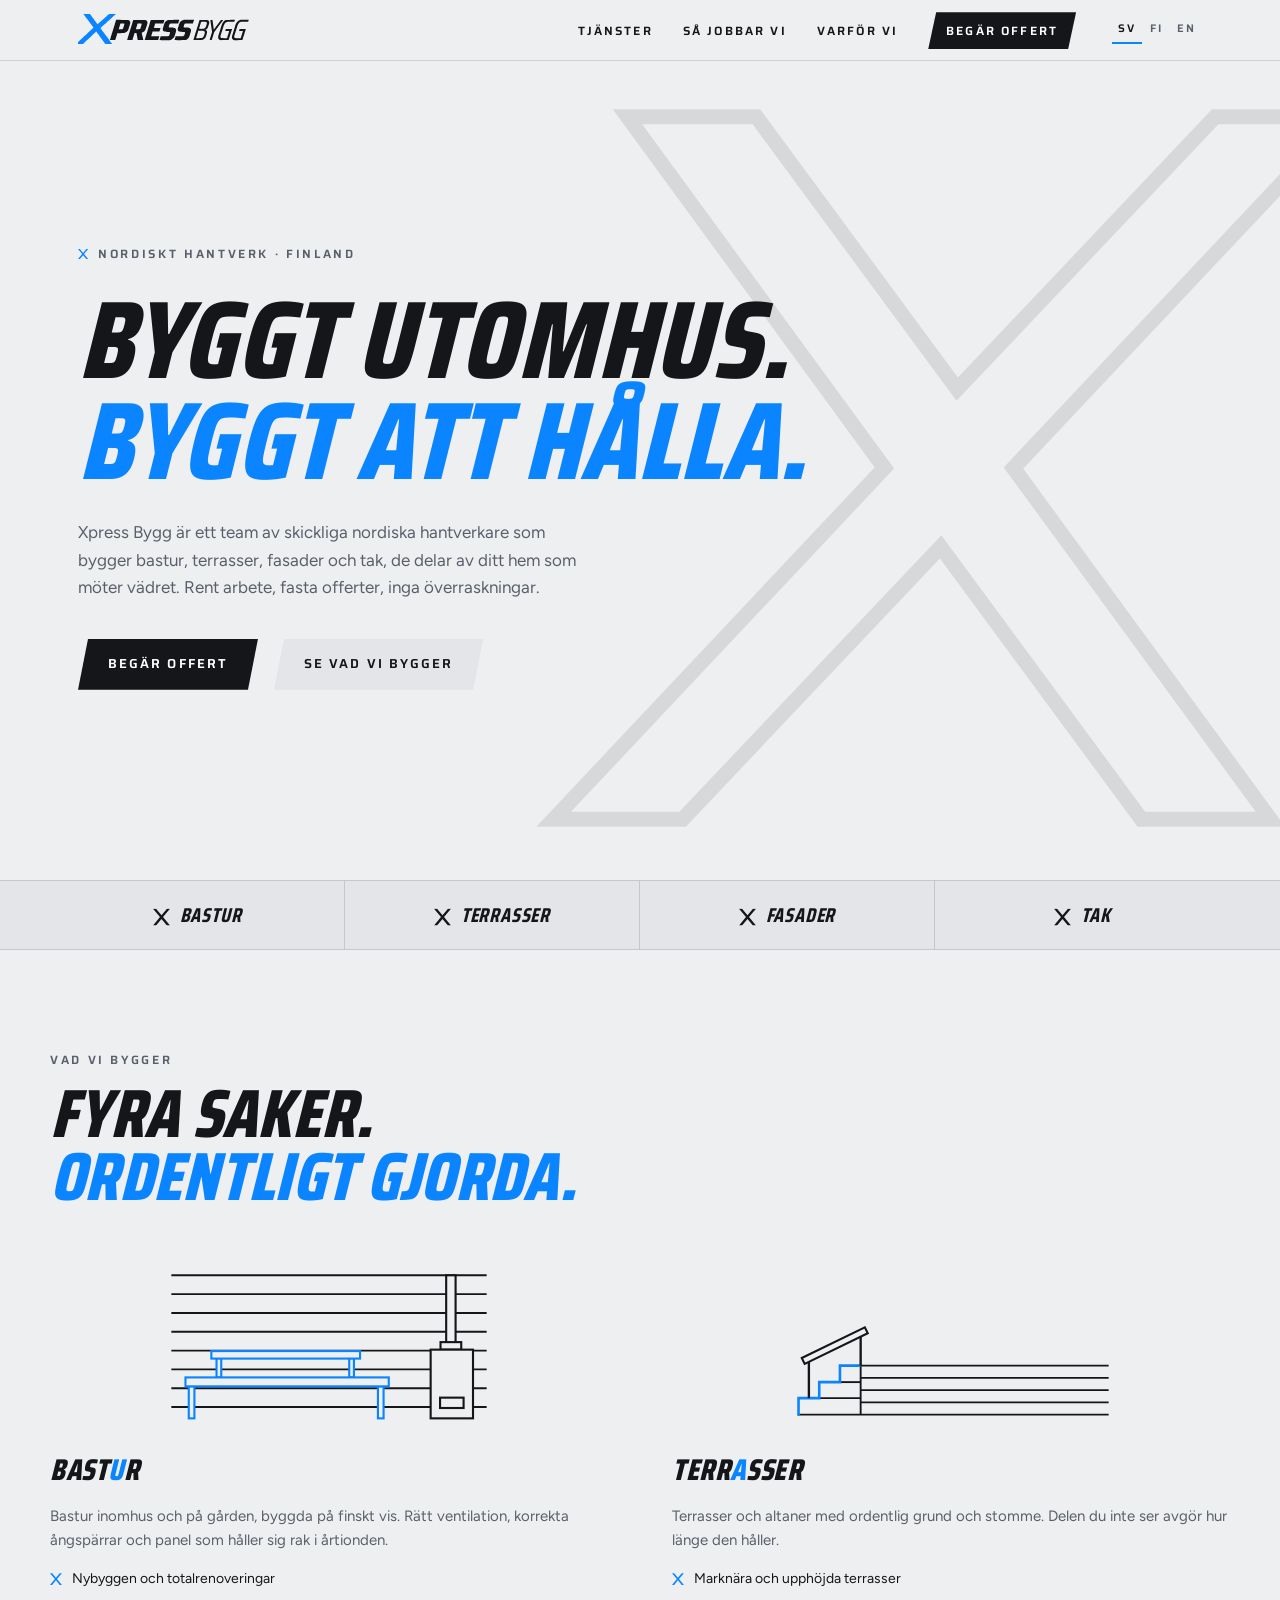
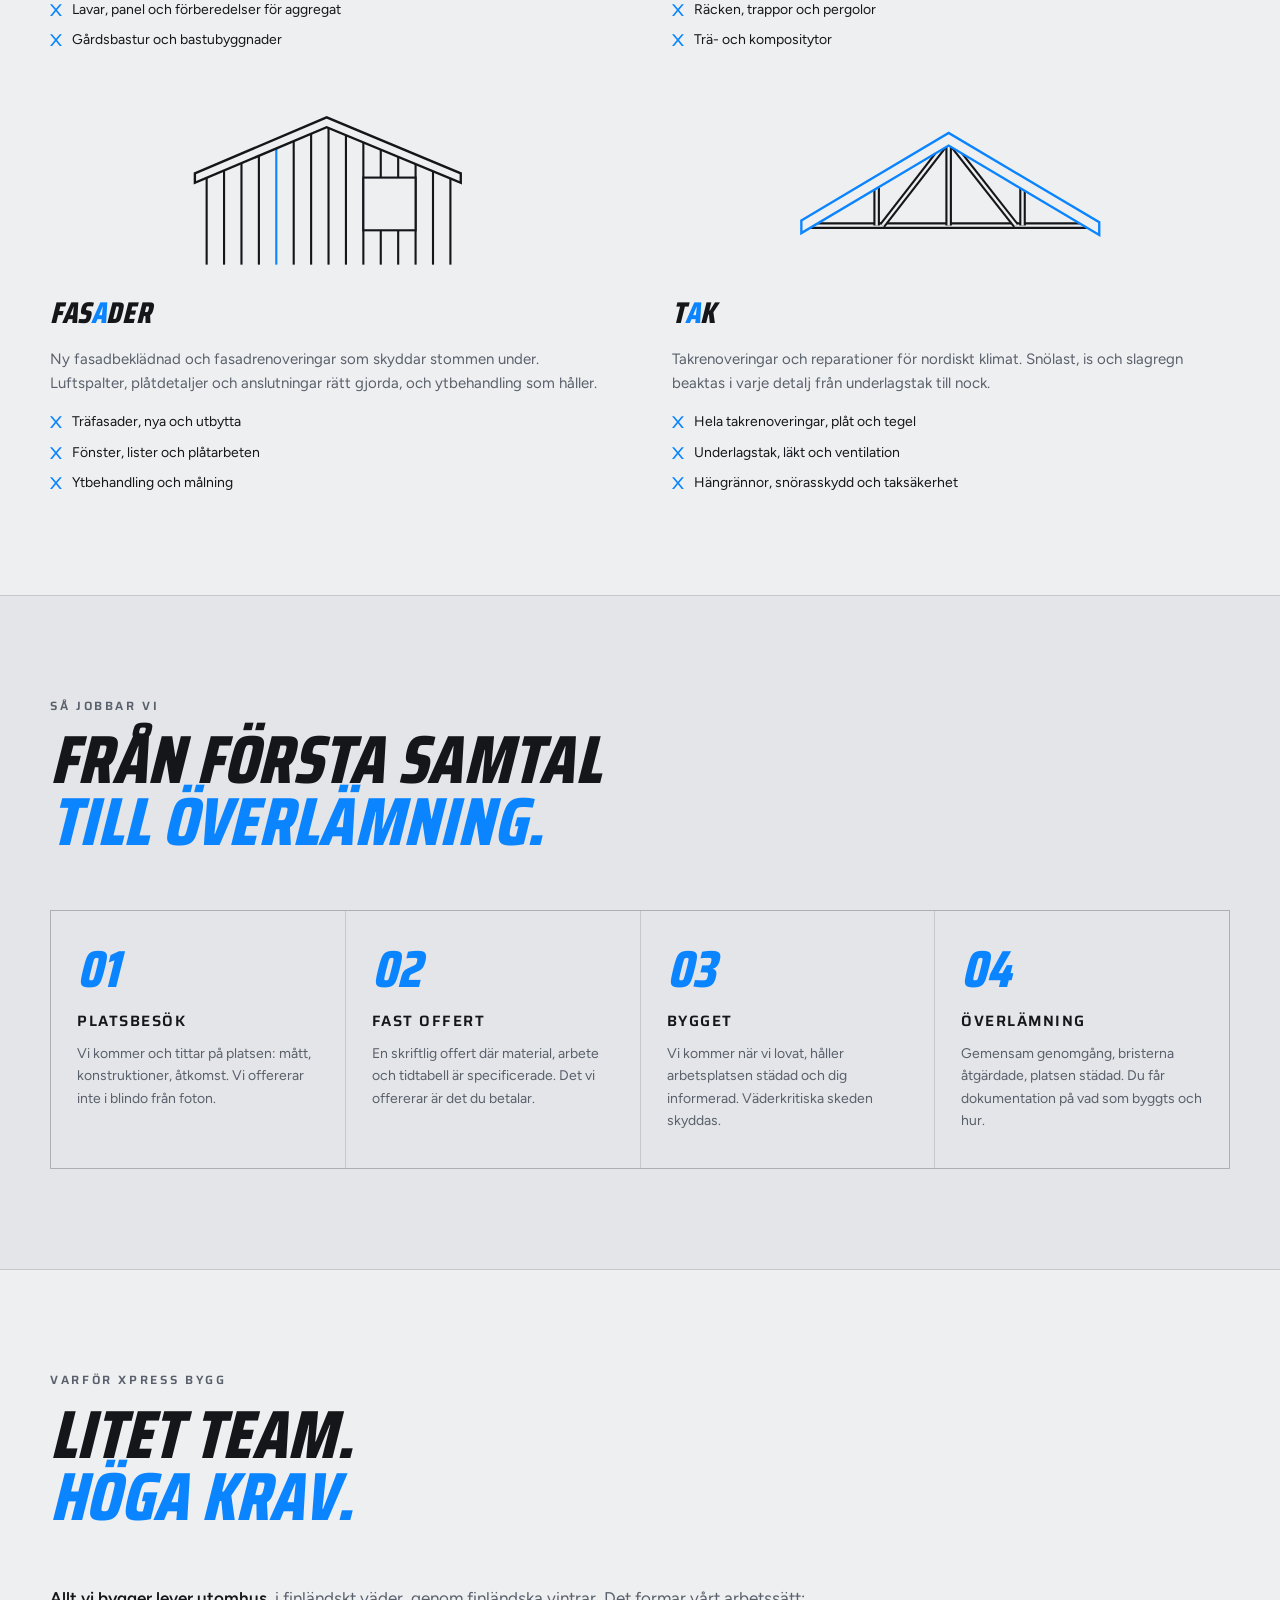
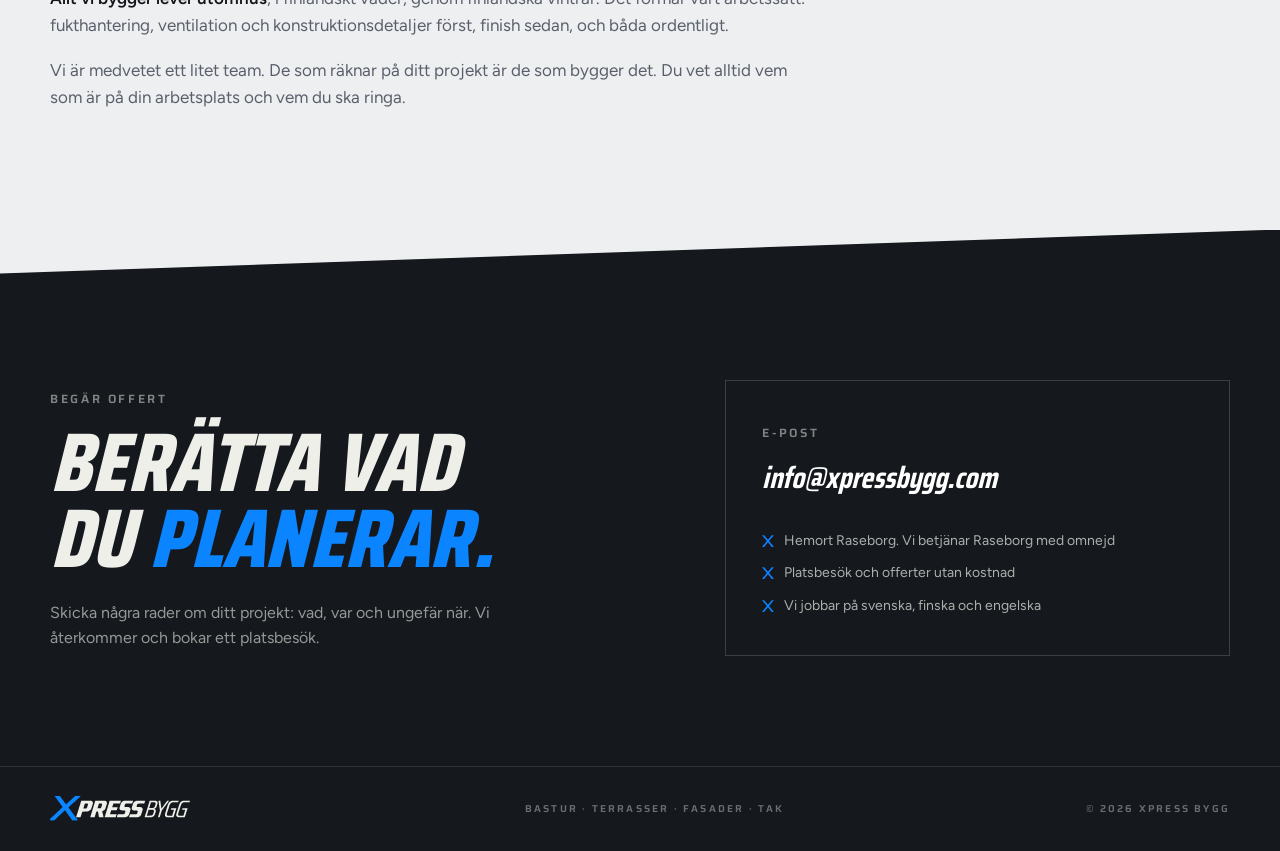
==== commit 8a5fa51e: "Service headings: blue vowel (SV Bastur, FI Julkisivut/Katot) Co-Authored-By: Claude Opus 5.5 <norep" ====
--- a/index.html
+++ b/index.html
@@ -369,7 +369,7 @@
 
       <article class="svc reveal" id="svc-sauna">
         <svg class="illu" viewBox="0 0 680 340" role="img" aria-label="Bastu" stroke-linecap="butt"><line x1="5" y1="24" x2="675" y2="24" stroke="var(--ink)" stroke-width="4"/><line x1="5" y1="64" x2="675" y2="64" stroke="var(--ink)" stroke-width="4"/><line x1="5" y1="104" x2="675" y2="104" stroke="var(--ink)" stroke-width="4"/><line x1="5" y1="144" x2="675" y2="144" stroke="var(--ink)" stroke-width="4"/><line x1="5" y1="184" x2="675" y2="184" stroke="var(--ink)" stroke-width="4"/><line x1="5" y1="224" x2="675" y2="224" stroke="var(--ink)" stroke-width="4"/><line x1="5" y1="264" x2="675" y2="264" stroke="var(--ink)" stroke-width="4"/><line x1="5" y1="304" x2="675" y2="304" stroke="var(--ink)" stroke-width="4"/><rect x="589" y="24" width="20" height="147" fill="var(--paper)" stroke="var(--ink)" stroke-width="4.5"/><rect x="577" y="166" width="44" height="16" fill="var(--paper)" stroke="var(--ink)" stroke-width="4.5"/><rect x="556" y="182" width="90" height="146" fill="var(--paper)" stroke="var(--ink)" stroke-width="4.5"/><rect x="576" y="284" width="50" height="22" fill="var(--paper)" stroke="var(--ink)" stroke-width="4.5"/><rect x="42" y="260" width="12" height="68" fill="var(--paper)" stroke="var(--accent)" stroke-width="4.5"/><rect x="444" y="260" width="12" height="68" fill="var(--paper)" stroke="var(--accent)" stroke-width="4.5"/><rect x="101" y="200" width="10" height="41" fill="var(--paper)" stroke="var(--accent)" stroke-width="4.5"/><rect x="383" y="200" width="10" height="41" fill="var(--paper)" stroke="var(--accent)" stroke-width="4.5"/><rect x="90" y="185" width="316" height="16" fill="var(--paper)" stroke="var(--accent)" stroke-width="4.5"/><rect x="35" y="241" width="432" height="19" fill="var(--paper)" stroke="var(--accent)" stroke-width="4.5"/></svg>
-        <h3>Bas<em>t</em>ur</h3>
+        <h3>Bast<em>u</em>r</h3>
         <p>Bastur inomhus och på gården, byggda på finskt vis. Rätt ventilation, korrekta ångspärrar och panel som håller sig rak i årtionden.</p>
         <ul>
           <li><svg class="xmark" viewBox="0 0 100 98" aria-hidden="true"><use href="#xglyph" fill="var(--accent)"/></svg>Nybyggen och totalrenoveringar</li>
